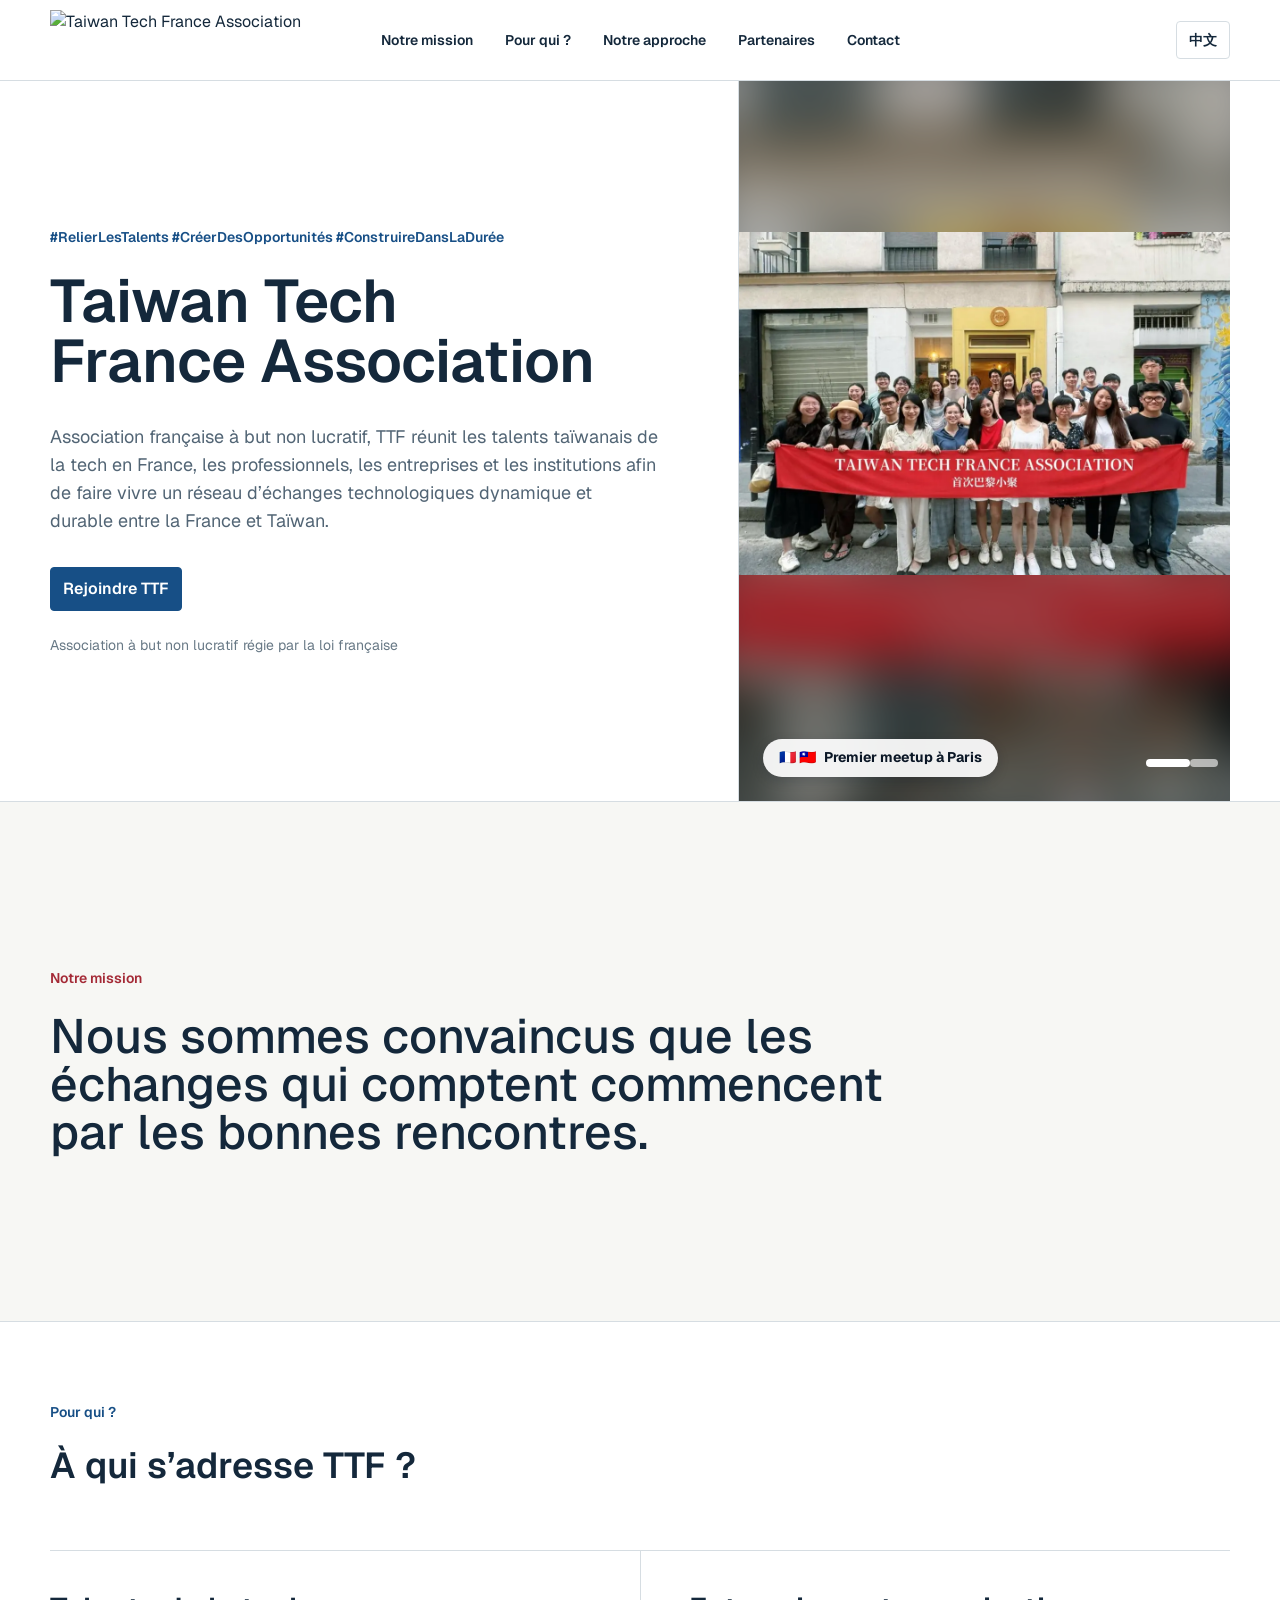
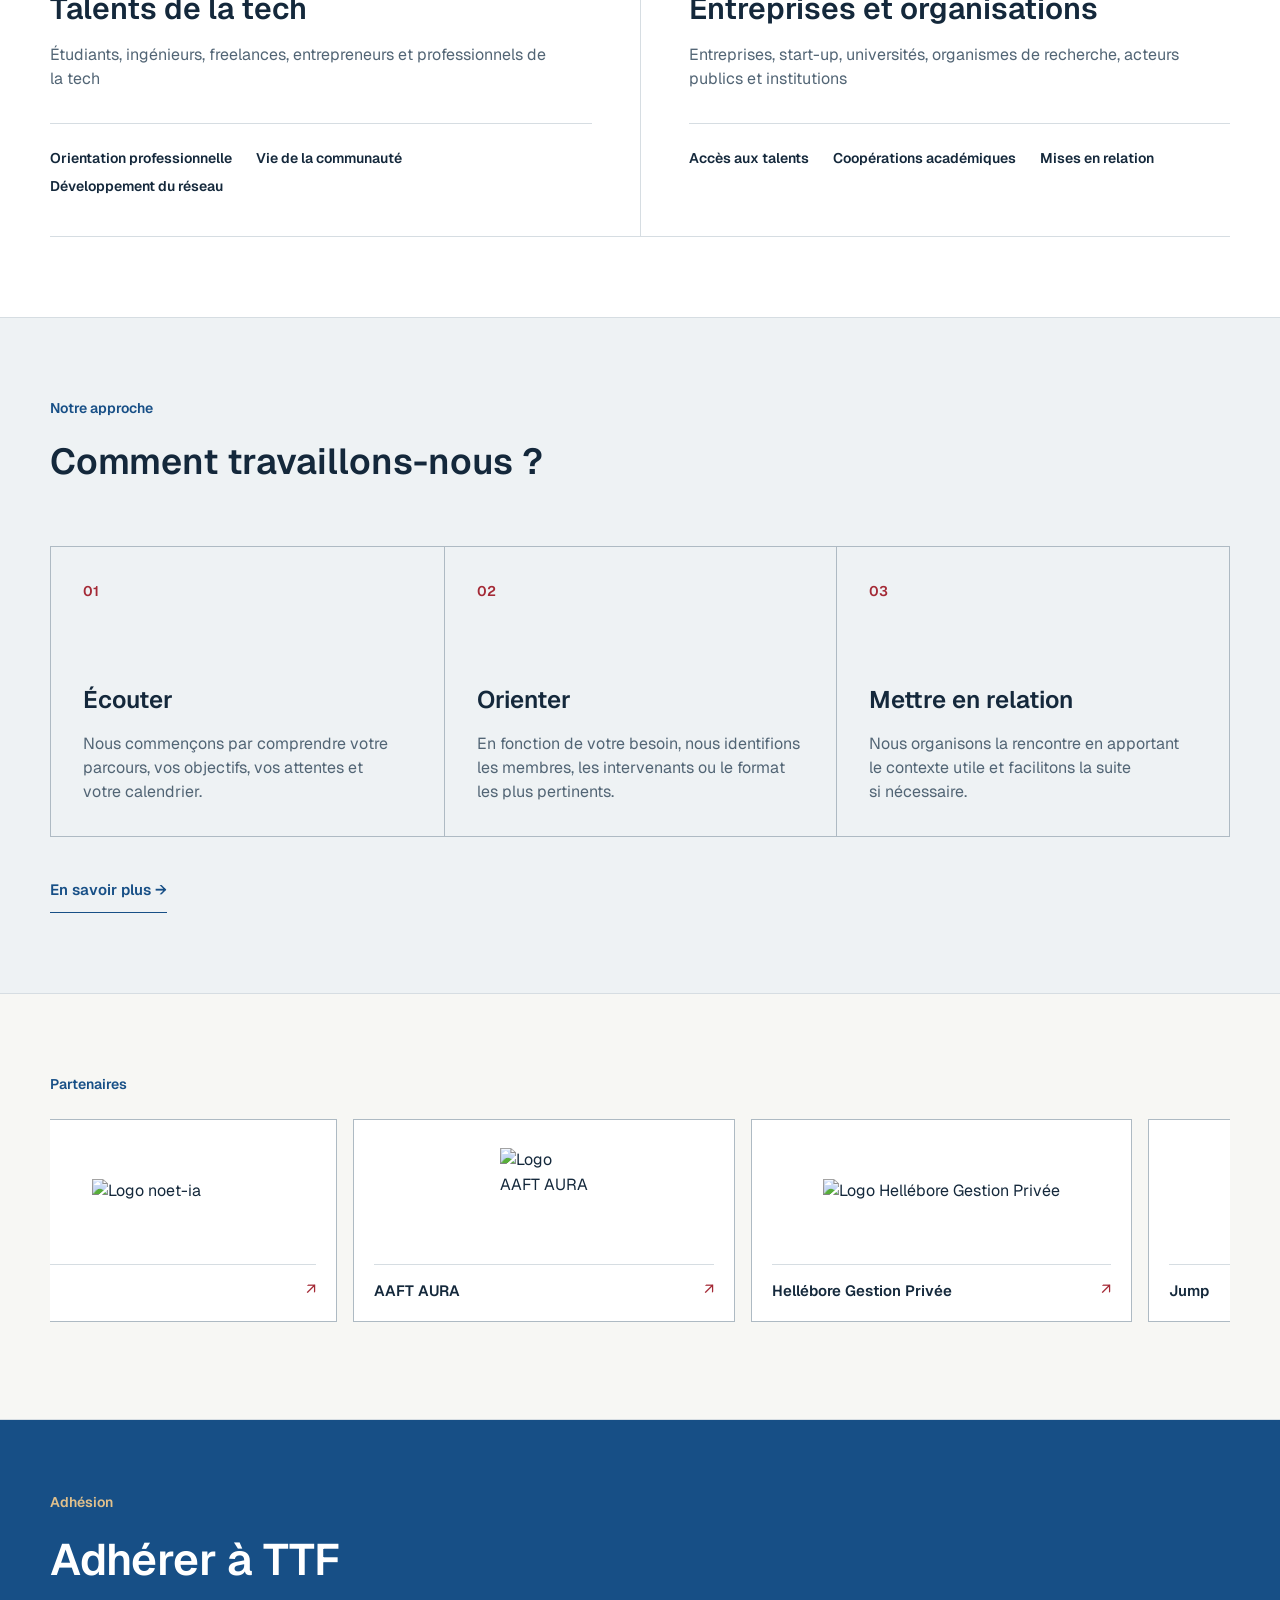
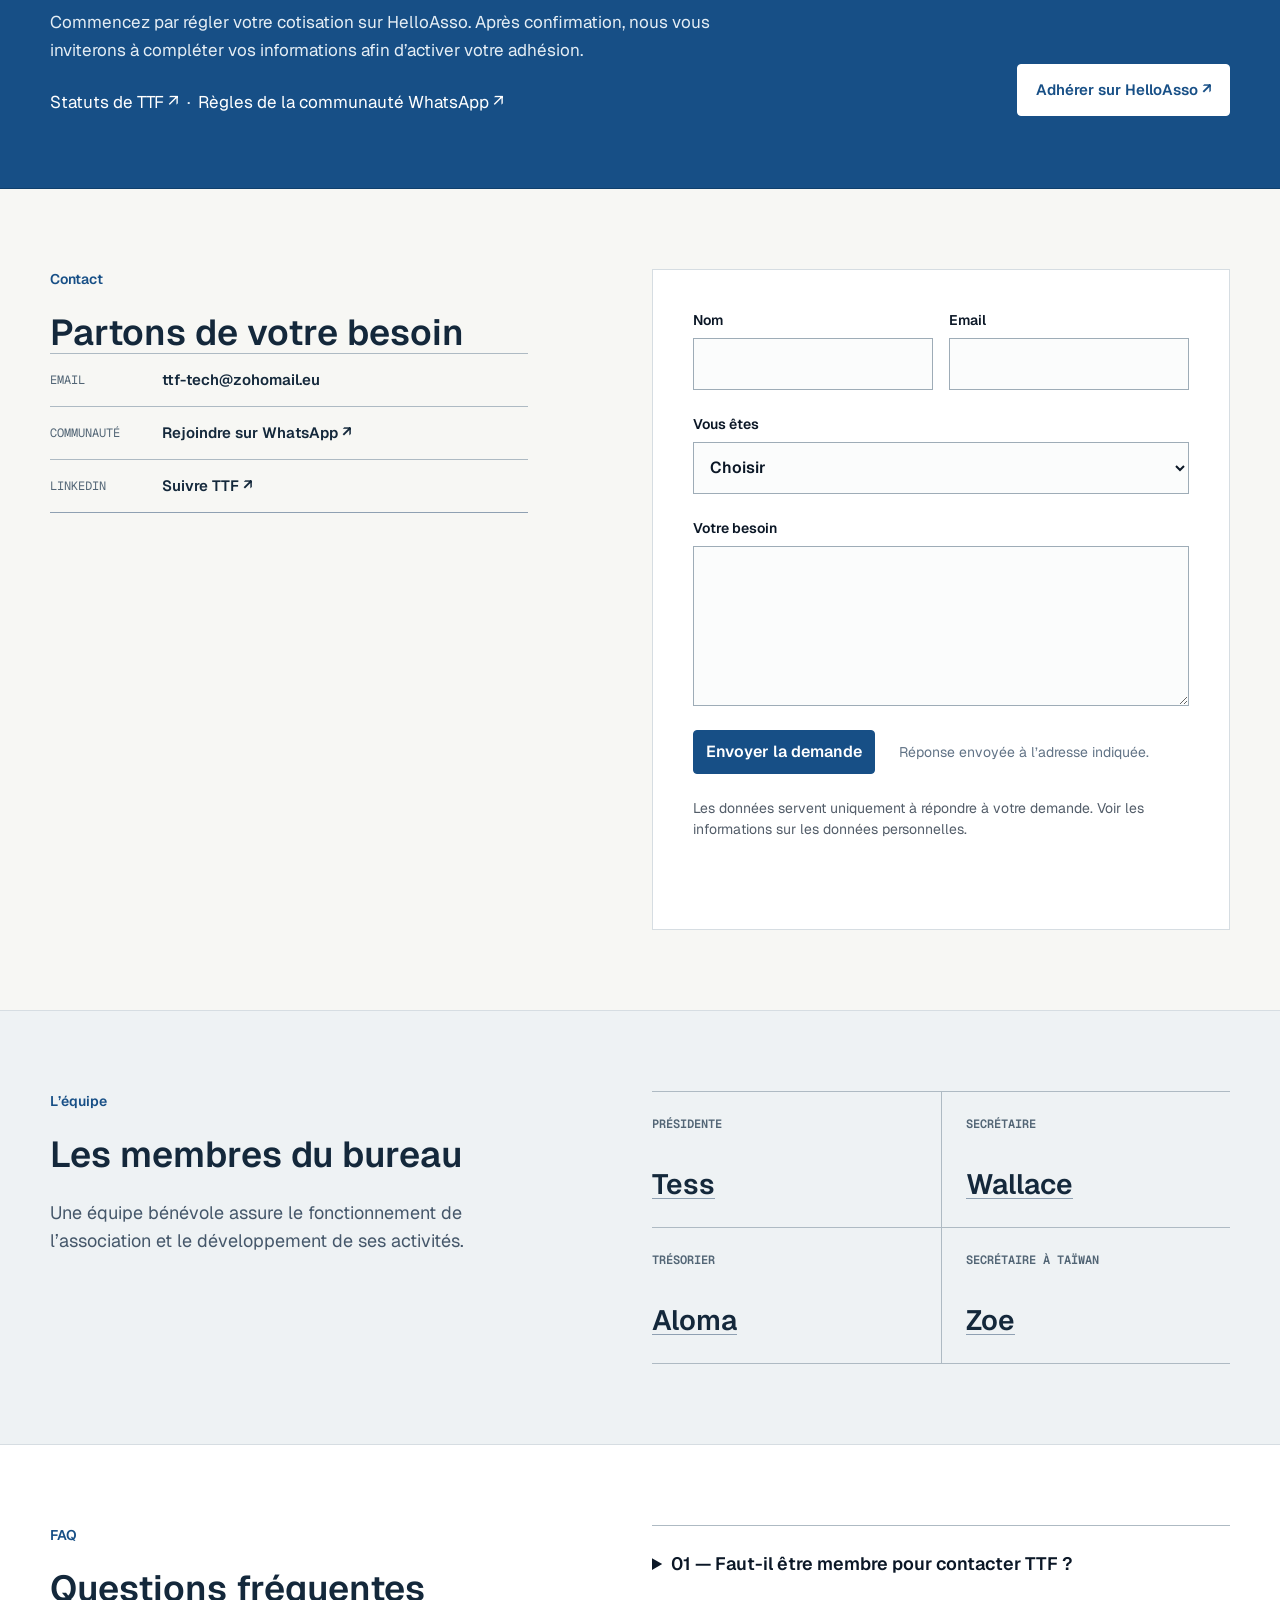
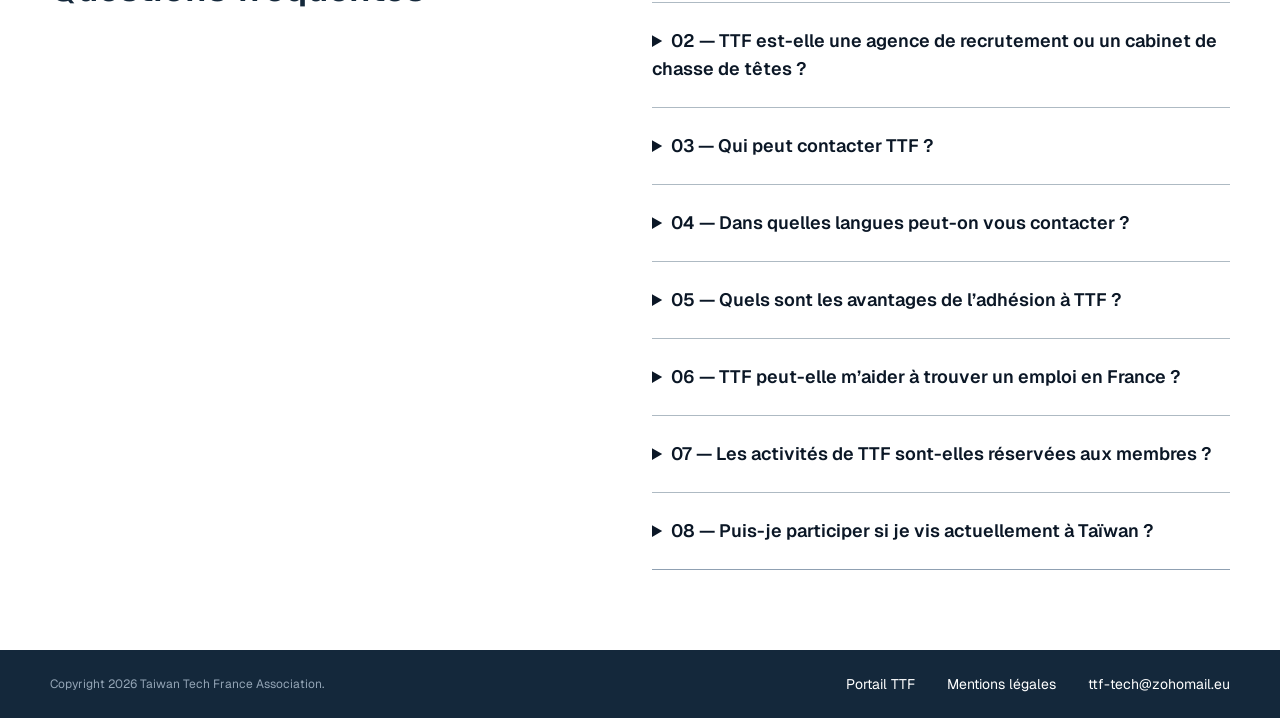
==== fr.html @ 8197eb93 "feat-enhancement-UI-partner-new" ====
<!DOCTYPE html>
<html lang="fr" data-theme="new">
  <head>
    <meta charset="UTF-8" />
    <!-- Google Analytics -->
    <script async src="https://www.googletagmanager.com/gtag/js?id=G-ZTM2QR5VPV"></script>
    <script>
      window.dataLayer = window.dataLayer || [];
      function gtag(){dataLayer.push(arguments);}
      gtag("js", new Date());
      gtag("config", "G-ZTM2QR5VPV", { content_group: "branding-site" });
    </script>
    <meta name="viewport" content="width=device-width, initial-scale=1.0" />
    <script>document.documentElement.classList.add("js");</script>
    <link rel="icon" href="assets/favicon.ico?v=20260802" type="image/x-icon" />
    <title>Taiwan Tech France Association | Relier les talents, créer des opportunités</title>
    <meta
      name="description"
      content="TTF réunit les talents taïwanais de la tech en France, les professionnels, les entreprises et les institutions au sein d’un réseau d’échanges durable entre la France et Taïwan."
    />
    <meta name="robots" content="index, follow" />
    <link rel="canonical" href="https://ttf-tech.github.io/branding-site/fr.html" />
    <meta property="og:type" content="website" />
    <meta property="og:title" content="Taiwan Tech France Association" />
    <meta property="og:description" content="Relier les talents, créer des opportunités et construire des coopérations durables." />
    <meta property="og:url" content="https://ttf-tech.github.io/branding-site/fr.html" />
    <meta property="og:locale" content="fr_FR" />
    <meta property="og:image" content="https://ttf-tech.github.io/branding-site/assets/logo-mark.png" />
    <meta name="twitter:card" content="summary_large_image" />
    <meta name="twitter:title" content="Taiwan Tech France Association" />
    <meta name="twitter:description" content="Relier les talents, créer des opportunités et construire des coopérations durables." />
    <meta name="twitter:image" content="https://ttf-tech.github.io/branding-site/assets/logo-mark.png" />
    <link rel="preconnect" href="https://fonts.googleapis.com" />
    <link rel="preconnect" href="https://fonts.gstatic.com" crossorigin />
    <link
      href="https://fonts.googleapis.com/css2?family=Geist:wght@400..600&family=Geist+Mono:wght@400..600&display=swap"
      rel="stylesheet"
    />
    <link rel="stylesheet" href="styles.css?v=20260903-6" />
  </head>
  <body>
    <a class="skip-link" href="#main-content">Aller au contenu</a>

    <header class="journal-header">
        <div class="container journal-nav-shell">
          <a class="journal-brand" href="#accueil" aria-label="Taiwan Tech France Association, accueil">
            <img src="assets/logo-en-horizontal.png" alt="Taiwan Tech France Association" />
          </a>
          <nav id="journal-nav" class="journal-nav" aria-label="Navigation principale">
            <a href="#reseau">Notre mission</a>
            <a href="#publics-accompagnes">Pour qui ?</a>
            <a href="#methode-association">Notre approche</a>
            <a href="#partenaires">Partenaires</a>
            <a href="#contact">Contact</a>
          </nav>
          <div class="journal-tools">
            <a class="journal-language" href="index.html" hreflang="zh-Hant" aria-label="Afficher le site en chinois traditionnel">中文</a>
            <button class="journal-menu-toggle" type="button" aria-expanded="false" aria-controls="journal-nav" aria-label="Ouvrir le menu">
              <span aria-hidden="true"></span><span aria-hidden="true"></span>
            </button>
          </div>
        </div>
      </header>

      <main id="main-content">
        <section id="accueil" class="journal-hero">
          <div class="container journal-hero-grid">
            <div class="journal-hero-copy journal-reveal">
              <p class="journal-kicker">#RelierLesTalents #CréerDesOpportunités #ConstruireDansLaDurée</p>
              <h1>Taiwan Tech France Association</h1>
              <p class="journal-lead">Association française à but non lucratif, TTF réunit les talents taïwanais de la tech en France, les professionnels, les entreprises et les institutions afin de faire vivre un réseau d’échanges technologiques dynamique et durable entre la France et Taïwan.</p>
              <a class="journal-primary" href="#contact">Rejoindre TTF</a>
              <p class="journal-proof">Association à but non lucratif régie par la loi française</p>
            </div>
            <div class="journal-hero-visual journal-hero-visual--photos journal-reveal" role="group" aria-roledescription="carousel" aria-label="Photos de la communauté Taiwan Tech France" data-hero-carousel>
              <div class="hero-slides">
                <figure class="hero-slide hero-slide--fit is-active" style="--hero-bg: url('assets/photos/ttf-paris-meetup.webp')">
                  <img src="assets/photos/ttf-paris-meetup.webp" alt="Membres de Taiwan Tech France réunis dans une rue de Paris, tenant la banderole du premier meetup de l’association" width="1100" height="768" fetchpriority="high" decoding="async" />
                  <figcaption class="hero-badge"><span aria-hidden="true">🇫🇷 🇹🇼</span>Premier meetup à Paris</figcaption>
                </figure>
                <figure class="hero-slide">
                  <img src="assets/photos/ttf-reception.webp" alt="Réception officielle franco-taïwanaise décorée de guirlandes aux drapeaux de la France et de Taïwan" width="1100" height="825" loading="lazy" decoding="async" />
                  <figcaption class="hero-badge"><span aria-hidden="true">🇫🇷 🇹🇼</span>Réception officielle</figcaption>
                </figure>
              </div>
              <div class="hero-dots"><button type="button" class="hero-dot is-active" aria-label="Afficher la photo 1" aria-current="true"></button><button type="button" class="hero-dot" aria-label="Afficher la photo 2" aria-current="false"></button></div>
            </div>
          </div>
        </section>

        <section id="reseau" class="journal-manifesto">
          <div class="container">
            <p class="journal-kicker">Notre mission</p>
            <h2 class="tagline-reveal">Nous sommes convaincus que les échanges qui comptent commencent par les bonnes rencontres.</h2>
          </div>
        </section>

        <section id="publics-accompagnes" class="journal-pathways">
          <div class="container">
            <div class="journal-section-heading journal-reveal">
              <p class="journal-kicker">Pour qui ?</p>
              <h2>À qui s’adresse TTF ?</h2>
            </div>
            <div class="journal-pathway-grid">
              <article class="journal-pathway journal-pathway-talent journal-reveal">
                <h3>Talents de la tech</h3>
                <p>Étudiants, ingénieurs, freelances, entrepreneurs et professionnels de la tech</p>
                <ul><li>Orientation professionnelle</li><li>Vie de la communauté</li><li>Développement du réseau</li></ul>
              </article>
              <article class="journal-pathway journal-pathway-organisation journal-reveal">
                <h3>Entreprises et organisations</h3>
                <p>Entreprises, start-up, universités, organismes de recherche, acteurs publics et institutions</p>
                <ul><li>Accès aux talents</li><li>Coopérations académiques</li><li>Mises en relation</li></ul>
              </article>
            </div>
          </div>
        </section>

        <section id="methode-association" class="journal-process">
          <div class="container">
            <div class="journal-process-title journal-reveal">
              <p class="journal-kicker">Notre approche</p>
              <h2>Comment travaillons-nous ?</h2>
            </div>
            <ol class="journal-process-list">
              <li class="journal-reveal"><span>01</span><h3>Écouter</h3><p>Nous commençons par comprendre votre parcours, vos objectifs, vos attentes et votre calendrier.</p></li>
              <li class="journal-reveal"><span>02</span><h3>Orienter</h3><p>En fonction de votre besoin, nous identifions les membres, les intervenants ou le format les plus pertinents.</p></li>
              <li class="journal-reveal"><span>03</span><h3>Mettre en relation</h3><p>Nous organisons la rencontre en apportant le contexte utile et facilitons la suite si nécessaire.</p></li>
            </ol>
            <a class="journal-process-action journal-reveal" href="#contact">En savoir plus →</a>
          </div>
        </section>

        <section id="partenaires" class="journal-partners" aria-labelledby="partners-title">
          <div class="container">
            <div class="journal-partners-heading journal-reveal">
              <p id="partners-title" class="journal-kicker">Partenaires</p>
            </div>
            <div class="journal-partners-carousel">
              <div id="partners-carousel" class="journal-partners-viewport" data-partners-carousel tabindex="0" aria-label="Liste des partenaires">
              <ul class="journal-partners-track">
                <li class="journal-partner-card">
                  <a class="journal-partner-link" href="https://noet-ia.com/" target="_blank" rel="noopener noreferrer" aria-label="Visiter le site officiel de noet-ia">
                    <span class="journal-partner-mark"><img class="journal-partner-logo" src="assets/partners/noet-logo-2.png" alt="Logo noet-ia" loading="lazy" decoding="async" /></span>
                    <span class="journal-partner-footer"><span class="journal-partner-name">noet-ia</span><span class="journal-partner-arrow" aria-hidden="true">↗</span></span>
                  </a>
                </li>
                <li class="journal-partner-card">
                  <a class="journal-partner-link" href="https://www.aaft-aura.org/" target="_blank" rel="noopener noreferrer" aria-label="Visiter le site officiel de AAFT AURA">
                    <span class="journal-partner-mark"><img class="journal-partner-logo journal-partner-logo--square" src="assets/partners/aaft-logo-light.png" alt="Logo AAFT AURA" loading="lazy" decoding="async" /></span>
                    <span class="journal-partner-footer"><span class="journal-partner-name">AAFT AURA</span><span class="journal-partner-arrow" aria-hidden="true">↗</span></span>
                  </a>
                </li>
                <li class="journal-partner-card">
                  <a class="journal-partner-link" href="https://helleboregestionprivee.fr/" target="_blank" rel="noopener noreferrer" aria-label="Visiter le site officiel de Hellébore Gestion Privée">
                    <span class="journal-partner-mark"><img class="journal-partner-logo" src="assets/partners/hellebore-logo.svg" alt="Logo Hellébore Gestion Privée" loading="lazy" decoding="async" /></span>
                    <span class="journal-partner-footer"><span class="journal-partner-name">Hellébore Gestion Privée</span><span class="journal-partner-arrow" aria-hidden="true">↗</span></span>
                  </a>
                </li>
                <li class="journal-partner-card">
                  <a class="journal-partner-link" href="https://www.join-jump.com/" target="_blank" rel="noopener noreferrer" aria-label="Visiter le site officiel de Jump">
                    <span class="journal-partner-mark"><img class="journal-partner-logo" src="assets/partners/jump-logo.svg" alt="Logo Jump" loading="lazy" decoding="async" /></span>
                    <span class="journal-partner-footer"><span class="journal-partner-name">Jump</span><span class="journal-partner-arrow" aria-hidden="true">↗</span></span>
                  </a>
                </li>
                <li class="journal-partner-card">
                  <a class="journal-partner-link" href="https://www.proxiel.com/" target="_blank" rel="noopener noreferrer" aria-label="Visiter le site officiel de Proxiel">
                    <span class="journal-partner-mark"><img class="journal-partner-logo" src="assets/partners/proxiel-logo.png" alt="Logo Proxiel" loading="lazy" decoding="async" /></span>
                    <span class="journal-partner-footer"><span class="journal-partner-name">Proxiel</span><span class="journal-partner-arrow" aria-hidden="true">↗</span></span>
                  </a>
                </li>
                <li class="journal-partner-card">
                  <a class="journal-partner-link" href="https://slasify.com/" target="_blank" rel="noopener noreferrer" aria-label="Visiter le site officiel de Slasify">
                    <span class="journal-partner-mark"><img class="journal-partner-logo" src="assets/partners/Slasify_Logo_Black.png" alt="Logo Slasify" loading="lazy" decoding="async" /></span>
                    <span class="journal-partner-footer"><span class="journal-partner-name">Slasify</span><span class="journal-partner-arrow" aria-hidden="true">↗</span></span>
                  </a>
                </li>
                <li class="journal-partner-card">
                  <a class="journal-partner-link" href="https://www.ubune.network/" target="_blank" rel="noopener noreferrer" aria-label="Visiter le site officiel de ubune network">
                    <span class="journal-partner-mark"><img class="journal-partner-logo journal-partner-logo--square" src="assets/partners/ubune-logo.svg" alt="Logo ubune network" loading="lazy" decoding="async" /></span>
                    <span class="journal-partner-footer"><span class="journal-partner-name">ubune network</span><span class="journal-partner-arrow" aria-hidden="true">↗</span></span>
                  </a>
                </li>
                <li class="journal-partner-card">
                  <a class="journal-partner-link" href="https://www.ovo-agency.com/" target="_blank" rel="noopener noreferrer" aria-label="Visiter le site officiel de OVO Agency">
                    <span class="journal-partner-mark journal-partner-mark--dark"><img class="journal-partner-logo" src="assets/partners/ovo-logo.svg" alt="Logo OVO Agency" loading="lazy" decoding="async" /></span>
                    <span class="journal-partner-footer"><span class="journal-partner-name">OVO Agency</span><span class="journal-partner-arrow" aria-hidden="true">↗</span></span>
                  </a>
                </li>
                <li class="journal-partner-card">
                  <a class="journal-partner-link" href="https://www.roc-taiwan.org/frprv/index.html" target="_blank" rel="noopener noreferrer" aria-label="Visiter le site officiel du Bureau de Représentation de Taipei en France, Bureau d'Aix-en-Provence">
                    <span class="journal-partner-mark"><img class="journal-partner-logo journal-partner-logo--square" src="assets/partners/taiwan-en-provence-logo.jpeg" alt="Logo Bureau de Représentation de Taipei en France, Bureau d'Aix-en-Provence" loading="lazy" decoding="async" /></span>
                    <span class="journal-partner-footer"><span class="journal-partner-name">Bureau de Taipei à Aix-en-Provence</span><span class="journal-partner-arrow" aria-hidden="true">↗</span></span>
                  </a>
                </li>
              </ul>
              </div>
            </div>
          </div>
        </section>

        <span class="journal-membership-marker" aria-hidden="true"></span>
        <section id="membership" class="journal-membership">
          <div class="container journal-membership-grid">
            <div class="journal-reveal journal-membership-copy">
              <p class="journal-kicker">Adhésion</p>
              <h2>Adhérer à TTF</h2>
              <p>Commencez par régler votre cotisation sur HelloAsso. Après confirmation, nous vous inviterons à compléter vos informations afin d’activer votre adhésion.</p>
              <p class="journal-membership-documents"><a href="assets/TTF%20French%20Final%20Version.pdf" target="_blank" rel="noopener" type="application/pdf">Statuts de TTF ↗</a><span aria-hidden="true">·</span><a href="assets/TTF%20Whtasapp%20French%20version.pdf" target="_blank" rel="noopener" type="application/pdf">Règles de la communauté WhatsApp ↗</a></p>
            </div>
            <a class="journal-membership-action journal-reveal" href="https://www.helloasso.com/beta/associations/taiwan-tech-france-association/adhesions/adhesion-officielle-taiwan-tech-france-association" target="_blank" rel="noopener">Adhérer sur HelloAsso ↗</a>
          </div>
        </section>

        <section id="contact" class="journal-contact">
          <div class="container journal-contact-grid">
            <div class="journal-contact-copy journal-reveal">
              <p class="journal-kicker">Contact</p>
              <h2>Partons de votre besoin</h2>
              <div class="journal-contact-channels" aria-label="Moyens de contact">
                <a href="mailto:ttf-tech@zohomail.eu"><span>Email</span><strong>ttf-tech@zohomail.eu</strong></a>
                <a href="https://chat.whatsapp.com/KHbrXiHLP9D5GdN6rgqlxy" target="_blank" rel="noopener"><span>Communauté</span><strong>Rejoindre sur WhatsApp ↗</strong></a>
                <a href="https://www.linkedin.com/company/taiwan-tech-france-association/" target="_blank" rel="noopener noreferrer"><span>LinkedIn</span><strong>Suivre TTF ↗</strong></a>
              </div>
            </div>
            <form class="journal-form" action="https://formspree.io/f/meeyyoko" method="POST">
              <input type="hidden" name="_subject" value="Nouvelle demande depuis le site TTF" />
              <input type="hidden" name="language" value="fr" />
              <div class="journal-form-row">
                <label>Nom<input type="text" name="name" autocomplete="name" required /></label>
                <label>Email<input type="email" name="email" autocomplete="email" required /></label>
              </div>
              <label>Vous êtes<select name="audience" required><option value="">Choisir</option><option value="talent">Talent</option><option value="organization">Entreprise / organisation</option><option value="other">Autre</option></select></label>
              <label>Votre besoin<textarea name="message" rows="5" required></textarea></label>
              <div class="journal-form-actions"><button class="journal-primary" type="submit" data-idle-label="Envoyer la demande" data-sending-label="Envoi en cours…">Envoyer la demande</button><p>Réponse envoyée à l’adresse indiquée.</p></div>
              <p class="form-note">Les données servent uniquement à répondre à votre demande. <a href="mentions-legales.html#donnees">Voir les informations sur les données personnelles.</a></p>
              <p class="form-feedback" role="status" aria-live="polite" aria-atomic="true"></p>
            </form>
          </div>
        </section>

        <section class="journal-bureau">
          <div class="container journal-bureau-grid">
            <div class="journal-section-heading journal-reveal">
              <p class="journal-kicker">L’équipe</p>
              <h2>Les membres du bureau</h2>
              <p>Une équipe bénévole assure le fonctionnement de l’association et le développement de ses activités.</p>
            </div>
            <dl class="journal-bureau-list journal-reveal">
              <div><dt>Présidente</dt><dd><a href="https://www.linkedin.com/in/yating-h-a9b1a221/" target="_blank" rel="noopener noreferrer">Tess</a></dd></div>
              <div><dt>Secrétaire</dt><dd><a href="https://www.linkedin.com/in/wallace-lin-7704039b/?locale=en" target="_blank" rel="noopener noreferrer">Wallace</a></dd></div>
              <div><dt>Trésorier</dt><dd><a href="https://www.linkedin.com/in/hsucheng-huang/" target="_blank" rel="noopener noreferrer">Aloma</a></dd></div>
              <div><dt>Secrétaire à Taïwan</dt><dd><a href="https://www.linkedin.com/in/wanchi-zoe-tsai/" target="_blank" rel="noopener noreferrer">Zoe</a></dd></div>
            </dl>
          </div>
        </section>

        <section class="journal-faq">
          <div class="container journal-faq-grid">
            <div class="journal-section-heading"><p class="journal-kicker">FAQ</p><h2>Questions fréquentes</h2></div>
            <div>
              <details><summary>01 — Faut-il être membre pour contacter TTF ?</summary><p>Non. Que vous soyez membre ou non, vous pouvez nous présenter votre besoin. Nous vous aiderons à identifier la piste ou la ressource la plus adaptée.</p></details>
              <details><summary>02 — TTF est-elle une agence de recrutement ou un cabinet de chasse de têtes ?</summary><p>Non. TTF est une association à but non lucratif. Elle favorise le partage d’expérience, la circulation des ressources et les premières mises en relation afin de créer des liens professionnels pertinents entre talents et organisations.</p></details>
              <details><summary>03 — Qui peut contacter TTF ?</summary><p>Étudiants, jeunes diplômés, professionnels de la tech, entreprises, établissements d’enseignement, organismes de recherche et partenaires sont tous les bienvenus.</p></details>
              <details><summary>04 — Dans quelles langues peut-on vous contacter ?</summary><p>Vous pouvez nous écrire en français, en chinois traditionnel ou en anglais. Nous vous répondrons dans la langue la plus adaptée à la situation.</p></details>
              <details><summary>05 — Quels sont les avantages de l’adhésion à TTF ?</summary><p>Les membres peuvent participer aux activités de l’association, rencontrer des professionnels de différents secteurs et développer leur réseau en France comme à Taïwan grâce à la communauté TTF.</p></details>
              <details><summary>06 — TTF peut-elle m’aider à trouver un emploi en France ?</summary><p>TTF ne propose ni placement ni garantie d’embauche. En revanche, les retours d’expérience, les échanges au sein de la communauté et certaines mises en relation peuvent vous aider à mieux comprendre le marché du travail et l’écosystème tech en France.</p></details>
              <details><summary>07 — Les activités de TTF sont-elles réservées aux membres ?</summary><p>Cela dépend de l’événement. Certaines activités sont ouvertes à tous ; d’autres peuvent être réservées aux membres ou leur donner un accès prioritaire. Les conditions sont précisées dans chaque annonce.</p></details>
              <details><summary>08 — Puis-je participer si je vis actuellement à Taïwan ?</summary><p>Oui. TTF développe les liens professionnels entre la France et Taïwan. Vous pouvez donc nous contacter que vous soyez actuellement en France ou à Taïwan.</p></details>
            </div>
          </div>
        </section>
      </main>

      <footer class="journal-footer">
        <div class="container journal-footer-row">
          <p class="journal-copyright">Copyright <span data-current-year></span> Taiwan Tech France Association.</p>
          <nav class="journal-footer-links" aria-label="Liens de pied de page">
            <a href="https://ttf-tech.github.io/" target="_blank" rel="noopener noreferrer">Portail TTF</a>
            <a href="mentions-legales.html">Mentions légales</a>
          <a href="mailto:ttf-tech@zohomail.eu">ttf-tech@zohomail.eu</a>
          </nav>
        </div>
      </footer>
    <script src="script.js?v=20260903-6"></script>
  </body>
</html>
---- styles.css ----
:root {
  --surface: #ffffff;
  --surface-secondary: #f5f8fc;
  --surface-accent: #eef5ff;
  --surface-contrast: #050505;
  --text: #111111;
  --text-secondary: #575f6b;
  --text-on-contrast: #ffffff;
  --text-on-contrast-secondary: #b5b5b5;
  --border-subtle: #e9edf2;
  --border-default: #cfd7e3;
  --border-strong: #8f8f8f;
  --focus: #0b428f;
  --blue: #0b428f;
  --accent: #0b428f;
  --blue-soft: rgba(11, 66, 143, 0.1);
  --success: #1f7a4d;
  --danger: #b42318;
  --radius: 8px;
  --container: 1180px;
  --space-1: 0.25rem;
  --space-2: 0.5rem;
  --space-3: 0.75rem;
  --space-4: 1rem;
  --space-5: 1.25rem;
  --space-6: 1.5rem;
  --space-8: 2rem;
  --space-10: 2.5rem;
  --space-12: 3rem;
  --space-16: 4rem;
}

*,
*::before,
*::after {
  box-sizing: border-box;
}

html {
  scroll-behavior: smooth;
}

body {
  margin: 0;
  min-width: 0;
  font-family:
    "Geist",
    "Noto Sans TC",
    "Microsoft JhengHei",
    "PingFang TC",
    Arial,
    sans-serif;
  color: var(--text);
  background: var(--surface);
  line-height: 1.55;
}

a {
  color: inherit;
  text-decoration: none;
}

button,
input,
select,
textarea {
  font: inherit;
}

img {
  display: block;
  max-width: 100%;
}

.skip-link {
  position: absolute;
  left: var(--space-4);
  top: -3rem;
  z-index: 200;
  border: 1px solid var(--text);
  border-radius: var(--radius);
  background: var(--surface);
  color: var(--text);
  padding: var(--space-2) var(--space-3);
}

.skip-link:focus {
  top: var(--space-4);
}

.container {
  width: min(var(--container), calc(100% - 2rem));
  margin: 0 auto;
}

.site-header {
  position: sticky;
  top: 0;
  z-index: 100;
  background: rgba(255, 255, 255, 0.96);
  box-shadow: 0 1px 0 rgba(11, 66, 143, 0.08);
}

.masthead {
  display: grid;
  grid-template-columns: minmax(180px, 320px) 1fr auto;
  align-items: center;
  gap: var(--space-8);
  min-height: 80px;
  border-bottom: 1px solid var(--border-subtle);
}

.brand {
  display: inline-flex;
  align-items: center;
  width: max-content;
  max-width: 100%;
}

.brand-logo {
  width: min(286px, 100%);
  min-height: 60px;
  max-height: 60px;
  object-fit: contain;
  object-position: left center;
}

.brand-logo-zh {
  width: min(312px, 100%);
}

.site-nav {
  display: flex;
  grid-column: 2;
  grid-row: 1;
  justify-content: flex-end;
  align-items: center;
  gap: var(--space-1);
  color: var(--text-secondary);
  font-size: 0.875rem;
  font-weight: 500;
}

.site-nav a {
  border-radius: var(--radius);
  padding: var(--space-2) var(--space-3);
}

.site-nav a:hover,
.site-nav a:focus-visible {
  color: var(--blue);
  background: var(--blue-soft);
}

.nav-cta {
  margin-left: var(--space-2);
  border: 1px solid var(--blue);
  color: var(--blue);
}

.language-link {
  display: inline-flex;
  grid-column: 3;
  grid-row: 1;
  align-items: center;
  justify-content: center;
  gap: var(--space-1);
  min-height: 44px;
  border-left: 1px solid var(--border-default);
  padding-left: var(--space-4);
  color: var(--blue);
  font-size: 0.8125rem;
  font-weight: 600;
  white-space: nowrap;
}

.language-link:hover,
.language-link:focus-visible {
  color: var(--text);
}

.language-current {
  color: var(--text-secondary);
  font-weight: 500;
}

.language-divider {
  color: var(--border-strong);
}

.nav-toggle {
  display: none;
  justify-self: end;
  border: 1px solid var(--border-default);
  border-radius: var(--radius);
  background: var(--surface);
  color: var(--text);
  padding: var(--space-2) var(--space-3);
  font-weight: 600;
}

.nav-toggle:active,
.language-link:active {
  transform: translateY(1px);
}

.opening,
.section {
  padding: var(--space-16) 0;
}

.opening {
  border-bottom: 1px solid var(--border-subtle);
  background:
    linear-gradient(90deg, rgba(11, 66, 143, 0.045) 0 1px, transparent 1px 100%) 0 0 / 88px 88px,
    var(--surface-accent);
}

.opening-grid,
.section-grid,
.contact-grid {
  display: grid;
  grid-template-columns: repeat(12, minmax(0, 1fr));
  gap: var(--space-8);
  align-items: start;
}

.opening-statement {
  grid-column: 1 / span 7;
  position: relative;
  min-height: 25rem;
  padding-bottom: var(--space-16);
}

.opening-mark {
  position: absolute;
  right: 0;
  bottom: 0;
  width: min(20rem, 42vw);
  max-height: 20rem;
  object-fit: contain;
  object-position: left bottom;
  opacity: 0.16;
  filter: grayscale(1);
}

.opening-proof {
  grid-column: 9 / span 4;
  min-width: 0;
}

.context {
  margin: 0 0 var(--space-4);
  color: var(--text-secondary);
  font-size: 0.875rem;
}

h1,
h2,
h3 {
  margin-top: 0;
  color: var(--text);
  font-weight: 600;
  letter-spacing: 0;
}

h1 {
  max-width: 12ch;
  margin-bottom: 0;
  font-size: clamp(3.1rem, 7vw, 6.6rem);
  line-height: 0.95;
}

h2 {
  margin-bottom: 0;
  font-size: clamp(2rem, 4vw, 3.7rem);
  line-height: 1;
}

h3 {
  margin-bottom: var(--space-2);
  font-size: 1.05rem;
  line-height: 1.25;
}

p {
  margin-top: 0;
  color: var(--text-secondary);
}

.opening-proof > p,
.reading p,
.contact-grid > div > p {
  max-width: 64ch;
  font-size: 1.05rem;
}

.evidence-list {
  margin: var(--space-8) 0 0;
  border-top: 1px solid var(--border-default);
}

.evidence-list div {
  display: grid;
  grid-template-columns: 7rem 1fr;
  gap: var(--space-4);
  border-bottom: 1px solid var(--border-subtle);
  border-left: 3px solid transparent;
  padding: var(--space-4) 0;
  padding-left: var(--space-4);
}

.evidence-list div:nth-child(1) {
  border-left-color: var(--accent);
}

.evidence-list div:nth-child(2) {
  border-left-color: var(--accent);
}

.evidence-list div:nth-child(3) {
  border-left-color: var(--accent);
}

.evidence-list dt {
  color: var(--text);
  font-weight: 600;
}

.evidence-list dd {
  margin: 0;
  color: var(--text-secondary);
}

.opening-actions,
.form-actions,
.form-row {
  display: flex;
  flex-wrap: wrap;
  gap: var(--space-3);
}

.opening-actions {
  margin-top: var(--space-8);
}

.button {
  display: inline-flex;
  align-items: center;
  justify-content: center;
  min-height: 44px;
  border: 1px solid var(--text);
  border-radius: var(--radius);
  padding: var(--space-2) var(--space-4);
  font-weight: 500;
  transition:
    background-color 0.15s ease,
    color 0.15s ease,
    border-color 0.15s ease,
    transform 0.15s ease;
}

.button-primary {
  border-color: var(--accent);
  background: var(--accent);
  color: var(--surface);
}

.button-primary:hover,
.button-primary:focus-visible {
  background: #083775;
  border-color: #083775;
  transform: translateY(-1px);
}

.button-secondary {
  background: var(--surface);
  color: var(--accent);
  border-color: var(--border-default);
}

.button-secondary:hover,
.button-secondary:focus-visible {
  background: var(--blue-soft);
  border-color: rgba(11, 66, 143, 0.28);
}

.section {
  border-bottom: 1px solid var(--border-subtle);
}

.section-grid > div:first-child {
  grid-column: 1 / span 5;
}

.section-grid > .reading,
.section-grid > .method-list {
  grid-column: 7 / span 6;
}

.section-intro {
  max-width: 760px;
  margin-bottom: var(--space-10);
}

.section-contrast {
  background: var(--surface-secondary);
}

.comparison {
  display: grid;
  grid-template-columns: repeat(2, minmax(0, 1fr));
  border-top: 1px solid var(--border-default);
}

.comparison article {
  border-top: 3px solid var(--accent);
  padding: var(--space-6) var(--space-6) 0 0;
}

.comparison article + article {
  border-left: 1px solid var(--border-default);
  padding-left: var(--space-6);
}

.comparison p {
  max-width: 52ch;
}

.comparison ul,
.method-list,
.contact-checklist {
  margin: var(--space-5) 0 0;
  padding: 0;
  list-style: none;
}

.comparison li,
.contact-checklist li {
  position: relative;
  margin-top: var(--space-3);
  padding-left: var(--space-4);
  color: var(--text-secondary);
}

.comparison li::before,
.contact-checklist li::before {
  content: "";
  position: absolute;
  left: 0;
  top: 0.72em;
  width: 0.35rem;
  height: 0.35rem;
  background: var(--accent);
}

.method-list {
  border-top: 1px solid var(--border-default);
}

.method-list li {
  display: grid;
  grid-template-columns: 4rem 1fr;
  gap: var(--space-5);
  border-bottom: 1px solid var(--border-subtle);
  padding: var(--space-5) 0;
}

.method-list span {
  color: var(--accent);
  font-family: "Geist Mono", monospace;
  font-size: 0.875rem;
  font-weight: 600;
}

.method-list p {
  margin-bottom: 0;
}

.table-wrap {
  width: 100%;
  overflow-x: auto;
}

table {
  width: 100%;
  border-collapse: collapse;
  table-layout: fixed;
}

caption {
  caption-side: bottom;
  padding-top: var(--space-3);
  color: var(--text-secondary);
  font-size: 0.875rem;
  text-align: left;
}

th,
td {
  border-bottom: 1px solid var(--border-subtle);
  padding: var(--space-4) var(--space-3) var(--space-4) 0;
  text-align: left;
  vertical-align: top;
}

th {
  border-bottom-color: var(--border-default);
  color: var(--text);
  font-weight: 600;
}

td {
  color: var(--text-secondary);
}

td:first-child {
  color: var(--text);
  font-weight: 500;
}

.section-contact {
  background: var(--surface-accent);
}

.contact-grid > div:first-child {
  grid-column: 1 / span 5;
}

.join-form {
  grid-column: 7 / span 6;
  display: grid;
  width: 100%;
  gap: var(--space-4);
  min-width: 0;
  border-top: 3px solid var(--accent);
  padding-top: var(--space-6);
}

.join-form label {
  display: grid;
  flex: 1 1 220px;
  gap: var(--space-2);
  color: var(--text);
  font-weight: 500;
}

.join-form input,
.join-form select,
.join-form textarea {
  display: block;
  width: 100%;
  max-width: 100%;
  min-width: 0;
  border: 1px solid var(--border-default);
  border-radius: var(--radius);
  background: var(--surface);
  color: var(--text);
  font-size: 1rem;
  padding: 0.78rem 0.85rem;
}

.join-form input,
.join-form select {
  min-height: 44px;
}

.join-form textarea {
  min-height: 8.5rem;
  resize: vertical;
}

.form-honeypot {
  position: absolute;
  left: -10000px;
  width: 1px;
  height: 1px;
  overflow: hidden;
}

.join-form input:focus-visible,
.join-form select:focus-visible,
.join-form textarea:focus-visible,
.nav-toggle:focus-visible,
.site-nav a:focus-visible,
.language-link:focus-visible,
.footer-links a:focus-visible,
.footer-contact:focus-visible,
.button:focus-visible {
  border-color: var(--blue);
  outline: 3px solid rgba(11, 66, 143, 0.22);
  outline-offset: 3px;
}

.form-note,
.form-feedback {
  margin: 0;
  color: var(--text-secondary);
  font-size: 0.875rem;
}

.form-feedback {
  min-height: 1.5rem;
  font-weight: 600;
}

.form-feedback:empty {
  visibility: hidden;
}

.form-feedback.is-success {
  color: var(--success);
}

.form-feedback.is-error {
  color: var(--danger);
}

.join-form .button:disabled {
  cursor: wait;
  opacity: 0.68;
  transform: none;
}

.site-footer {
  padding: var(--space-10) 0 var(--space-6);
  background: var(--surface);
  border-top: 4px solid var(--accent);
}

.footer-shell {
  display: grid;
  grid-template-columns: minmax(220px, 0.75fr) minmax(0, 1.25fr);
  align-items: start;
  gap: var(--space-12);
}

.footer-brand {
  display: inline-flex;
  width: max-content;
  max-width: 100%;
}

.footer-logo {
  width: min(260px, 54vw);
  min-height: 60px;
  max-height: 64px;
  object-fit: contain;
  object-position: left center;
}

.footer-nav {
  display: grid;
  grid-template-columns: minmax(260px, 1.2fr) minmax(220px, 0.8fr);
  gap: var(--space-8);
  width: 100%;
}

.footer-group {
  min-width: 0;
}

.footer-heading {
  margin: 0 0 var(--space-2);
  color: var(--text);
  font-size: 0.8125rem;
  font-weight: 600;
}

.footer-links {
  display: grid;
  margin: 0;
  padding: 0;
  list-style: none;
  color: var(--text-secondary);
  font-size: 0.875rem;
}

.footer-links li {
  border-top: 1px solid var(--border-subtle);
}

.footer-links li:last-child {
  border-bottom: 1px solid var(--border-subtle);
}

.footer-links a,
.footer-contact {
  display: flex;
  align-items: center;
  min-height: 44px;
  padding: var(--space-2) 0;
  color: var(--text-secondary);
  overflow-wrap: anywhere;
}

.footer-contact {
  border-top: 1px solid var(--border-subtle);
  border-bottom: 1px solid var(--border-subtle);
  font-size: 0.875rem;
}

.footer-links a:hover,
.footer-links a:focus-visible,
.footer-contact:hover,
.footer-contact:focus-visible {
  color: var(--text);
}

.footer-bottom {
  width: min(var(--container), calc(100% - 2rem));
  margin: var(--space-8) auto 0;
  border-top: 1px solid var(--border-subtle);
  padding-top: var(--space-4);
  color: var(--text-secondary);
  font-size: 0.875rem;
}

.legal-main {
  padding: var(--space-16) 0;
  border-bottom: 1px solid var(--border-subtle);
}

.legal-card {
  max-width: 880px;
  margin: 0 auto;
}

.legal-card h1 {
  max-width: none;
  margin-bottom: var(--space-8);
  font-size: clamp(2.6rem, 7vw, 5.5rem);
}

.legal-card section {
  border-top: 1px solid var(--border-default);
  padding-top: var(--space-6);
}

.legal-card section + section {
  margin-top: var(--space-8);
}

@media (max-width: 1080px) {
  .masthead {
    grid-template-columns: minmax(150px, 260px) 1fr auto;
    gap: var(--space-4);
  }

  .brand-logo,
  .brand-logo-zh {
    width: min(240px, 100%);
  }

  .site-nav {
    font-size: 0.82rem;
  }

  .site-nav a {
    padding-inline: var(--space-2);
  }
}

@media (max-width: 900px) {
  .masthead {
    grid-template-columns: minmax(0, 1fr) auto auto;
    gap: var(--space-2);
    min-height: 80px;
  }

  .brand-logo,
  .brand-logo-zh {
    width: min(220px, 50vw);
    min-height: 60px;
    max-height: 60px;
  }

  .nav-toggle {
    display: inline-flex;
    grid-column: 3;
    grid-row: 1;
  }

  .language-link {
    grid-column: 2;
    grid-row: 1;
    min-width: 62px;
    border-left: 0;
    padding: var(--space-2);
  }

  .site-nav {
    position: absolute;
    top: 80px;
    left: 1rem;
    right: 1rem;
    display: none;
    flex-direction: column;
    align-items: stretch;
    gap: var(--space-1);
    border: 1px solid var(--border-default);
    border-radius: var(--radius);
    background: var(--surface);
    padding: var(--space-3);
  }

  .site-nav.is-open {
    display: flex;
  }

  .site-nav a {
    padding: var(--space-3);
  }

  .nav-cta {
    margin-left: 0;
  }

  .opening-grid,
  .section-grid,
  .contact-grid {
    grid-template-columns: 1fr;
  }

  .opening-statement,
  .opening-proof,
  .section-grid > div:first-child,
  .section-grid > .reading,
  .section-grid > .method-list,
  .contact-grid > div:first-child,
  .join-form {
    grid-column: auto;
  }

  .opening-statement {
    min-height: 0;
    padding-bottom: 0;
  }

  .opening-mark {
    position: static;
    width: min(12rem, 46vw);
    margin-top: var(--space-8);
  }

  h1 {
    max-width: 13ch;
  }

  .comparison {
    grid-template-columns: 1fr;
  }

  .comparison article {
    padding-right: 0;
  }

  .comparison article + article {
    border-left: 0;
    border-top: 1px solid var(--border-default);
    margin-top: var(--space-6);
    padding-left: 0;
    padding-top: var(--space-6);
  }

  .footer-shell {
    grid-template-columns: 1fr;
    gap: var(--space-8);
  }

  .footer-nav {
    grid-template-columns: repeat(2, minmax(0, 1fr));
  }
}

@media (max-width: 640px) {
  .opening,
  .section {
    padding: var(--space-12) 0;
  }

  .container {
    width: min(var(--container), calc(100% - 1.25rem));
  }

  h1 {
    max-width: none;
    font-size: clamp(2.8rem, 14vw, 4.5rem);
  }

  h2 {
    font-size: clamp(2rem, 10vw, 3rem);
  }

  .evidence-list div,
  .method-list li {
    grid-template-columns: 1fr;
    gap: var(--space-2);
  }

  .form-row,
  .form-actions {
    flex-direction: column;
    align-items: stretch;
  }

  .join-form {
    gap: var(--space-3);
  }

  .join-form label {
    flex: 0 1 auto;
  }

  .footer-nav {
    grid-template-columns: 1fr;
    gap: var(--space-6);
  }

  .footer-logo {
    width: min(240px, 100%);
  }

  .button,
  .opening-actions a,
  .form-actions .button {
    width: 100%;
  }

  th,
  td {
    min-width: 12rem;
  }
}

@media (max-width: 340px) {
  .language-link {
    min-width: 44px;
  }

  .language-current,
  .language-divider {
    display: none;
  }
}

@media (prefers-reduced-motion: reduce) {
  html {
    scroll-behavior: auto;
  }

  .button {
    transition: none;
  }
}

/* Current journal experience. */

html[data-theme="new"] body {
  background: #f8fafc;
  color: #0b1726;
}

html[data-theme="new"] .journal-header {
  position: sticky;
  top: 0;
  z-index: 110;
  border-bottom: 1px solid #cdd7e2;
  background: rgba(255, 255, 255, 0.96);
}

html[data-theme="new"] .journal-nav-shell {
  display: grid;
  grid-template-columns: minmax(220px, 1fr) auto minmax(120px, 1fr);
  align-items: center;
  min-height: 80px;
  gap: 32px;
}

html[data-theme="new"] .journal-brand {
  justify-self: start;
  display: flex;
  align-items: center;
  min-width: 0;
}

html[data-theme="new"] .journal-brand img {
  display: block;
  width: auto;
  height: 60px;
  object-fit: contain;
}

html[data-theme="new"] .journal-nav {
  display: flex;
  align-items: center;
  gap: 32px;
}

html[data-theme="new"] .journal-nav a,
html[data-theme="new"] .journal-language {
  color: #0b1726;
  font-size: 0.875rem;
  line-height: 1.25rem;
  font-weight: 600;
  text-decoration: none;
  transition:
    color 700ms var(--motion-ease),
    transform 700ms var(--motion-ease);
}

html[data-theme="new"] .journal-nav a:hover,
html[data-theme="new"] .journal-language:hover {
  color: #0b428f;
  transform: translateY(-2px);
}

html[data-theme="new"] .journal-nav a:active,
html[data-theme="new"] .journal-language:active {
  transform: translateY(1px);
}

html[data-theme="new"] .journal-tools {
  justify-self: end;
  display: flex;
  align-items: center;
  gap: 16px;
}

html[data-theme="new"] .journal-language {
  min-width: 40px;
  padding: 8px 12px;
  border: 1px solid #cdd7e2;
  border-radius: 4px;
  text-align: center;
}

html[data-theme="new"] .journal-menu-toggle {
  display: none;
}

html[data-theme="new"] .journal-hero {
  position: relative;
  overflow: hidden;
  min-height: calc(100svh - 124px);
  border-bottom: 1px solid #0b1726;
  background: #f8fafc;
}

html[data-theme="new"] .journal-hero-grid {
  display: grid;
  grid-template-columns: repeat(12, minmax(0, 1fr));
  min-height: calc(100svh - 124px);
}

html[data-theme="new"] .journal-hero-copy {
  grid-column: 1 / span 7;
  align-self: center;
  padding: 80px 64px 80px 0;
}

html[data-theme="new"] .journal-kicker {
  margin: 0 0 24px;
  color: #0b428f;
  font-size: 0.875rem;
  line-height: 1.25rem;
  font-weight: 600;
}

html[data-theme="new"] .journal-hero h1 {
  max-width: 680px;
  margin: 0;
  background: linear-gradient(90deg, #000000, #666666);
  background-clip: text;
  color: transparent;
  font-size: 4.5rem;
  line-height: 1;
  font-weight: 600;
  text-wrap: balance;
}

html[data-theme="new"] .journal-lead {
  max-width: 620px;
  margin: 32px 0 0;
  color: #45576a;
  font-size: 1.25rem;
  line-height: 1.75rem;
  text-wrap: pretty;
}

html[data-theme="new"] .journal-primary {
  display: inline-flex;
  align-items: center;
  justify-content: center;
  min-height: 44px;
  margin-top: 32px;
  border: 1px solid #0b428f;
  border-radius: 4px;
  background: #0b428f;
  color: #ffffff;
  padding: 8px 12px;
  font: inherit;
  font-size: 1rem;
  line-height: 1.5rem;
  font-weight: 600;
  text-decoration: none;
  cursor: pointer;
  transition:
    background-color 700ms var(--motion-ease),
    border-color 700ms var(--motion-ease),
    transform 700ms var(--motion-ease);
}

html[data-theme="new"] .journal-primary:hover {
  border-color: #0b1726;
  background: #0b1726;
  transform: translateY(-2px);
}

html[data-theme="new"] .journal-primary:active {
  transform: scale(0.98);
}

html[data-theme="new"] .journal-primary:disabled {
  border-color: #8290a0;
  background: #8290a0;
  cursor: wait;
}

html[data-theme="new"] .journal-proof {
  max-width: 480px;
  margin: 24px 0 0;
  color: #617386;
  font-size: 0.875rem;
  line-height: 1.25rem;
}

html[data-theme="new"] .journal-hero-visual {
  grid-column: 8 / span 5;
  display: grid;
  grid-template-rows: auto 1fr auto;
  min-height: 100%;
  border-left: 1px solid #0b1726;
  background: #0b428f;
}

html[data-theme="new"] .journal-axis,
html[data-theme="new"] .journal-index {
  display: flex;
  align-items: center;
  justify-content: space-between;
  color: #ffffff;
  padding: 24px 32px;
  font-size: 0.75rem;
  line-height: 1rem;
  font-weight: 600;
}

html[data-theme="new"] .journal-axis {
  border-bottom: 1px solid rgba(255, 255, 255, 0.4);
}

html[data-theme="new"] .journal-symbol {
  display: grid;
  place-items: center;
  margin: 48px 32px;
  background: #ffffff;
  padding: 32px;
  transform: translateX(-48px);
}

html[data-theme="new"] .journal-symbol img {
  display: block;
  width: min(100%, 360px);
  height: auto;
  object-fit: contain;
}

html[data-theme="new"] .journal-index {
  gap: 16px;
  border-top: 1px solid rgba(255, 255, 255, 0.4);
  background: #b51f31;
}

html[data-theme="new"] .journal-manifesto {
  min-height: 720px;
  display: flex;
  align-items: center;
  background: #111111;
  color: #ffffff;
  padding: 96px 0;
}

html[data-theme="new"] .journal-manifesto .journal-kicker {
  color: #d5b174;
}

html[data-theme="new"] .journal-manifesto h2 {
  max-width: 980px;
  margin: 0;
  font-size: 3.75rem;
  line-height: 1;
  font-weight: 500;
  text-wrap: balance;
}

html[data-theme="new"] .journal-manifesto .tagline-word {
  color: rgba(255, 255, 255, 0.3);
  transition: color 800ms var(--motion-ease);
  transition-delay: calc(var(--word-index) * 45ms);
}

html[data-theme="new"] .journal-manifesto .tagline-word.is-active {
  color: #ffffff;
}

html[data-theme="new"] .journal-pathways,
html[data-theme="new"] .journal-fieldwork,
html[data-theme="new"] .journal-process,
html[data-theme="new"] .journal-resources,
html[data-theme="new"] .journal-contact,
html[data-theme="new"] .journal-faq {
  padding: 96px 0;
}

html[data-theme="new"] .journal-section-heading {
  max-width: 680px;
}

html[data-theme="new"] .journal-section-heading h2,
html[data-theme="new"] .journal-process-title h2,
html[data-theme="new"] .journal-contact-copy h2 {
  margin: 0;
  color: #0b1726;
  font-size: 3rem;
  line-height: 1;
  font-weight: 600;
  text-wrap: balance;
}

html[data-theme="new"] .journal-section-heading > p:last-child {
  margin: 24px 0 0;
  color: #45576a;
  font-size: 1.125rem;
  line-height: 1.75rem;
}

html[data-theme="new"] .journal-pathways {
  background: #ffffff;
}

html[data-theme="new"] .journal-pathway-grid {
  display: grid;
  grid-template-columns: 5fr 7fr;
  align-items: end;
  gap: 0;
  margin-top: 64px;
}

html[data-theme="new"] .journal-pathway {
  min-height: 400px;
  display: flex;
  flex-direction: column;
  justify-content: space-between;
  padding: 40px;
}

html[data-theme="new"] .journal-pathway-talent {
  background: #b51f31;
  color: #ffffff;
}

html[data-theme="new"] .journal-pathway-organisation {
  min-height: 480px;
  background: #e9f0f7;
  color: #0b1726;
}

html[data-theme="new"] .journal-pathway-label {
  margin: 0 0 48px;
  color: inherit;
  font-size: 0.875rem;
  line-height: 1.25rem;
  font-weight: 600;
}

html[data-theme="new"] .journal-pathway h3 {
  max-width: 520px;
  margin: auto 0 24px;
  font-size: 2.25rem;
  line-height: 2.5rem;
  font-weight: 600;
  color: inherit;
}

html[data-theme="new"] .journal-pathway > p:not(.journal-pathway-label) {
  max-width: 520px;
  margin: 0;
  font-size: 1.125rem;
  line-height: 1.75rem;
  color: inherit;
}

html[data-theme="new"] .journal-pathway ul {
  display: flex;
  flex-wrap: wrap;
  gap: 8px 24px;
  margin: 40px 0 0;
  padding: 24px 0 0;
  border-top: 1px solid currentColor;
  list-style: none;
}

html[data-theme="new"] .journal-pathway li {
  font-size: 0.875rem;
  line-height: 1.25rem;
  font-weight: 600;
}

html[data-theme="new"] .journal-fieldwork {
  background: #eef3f7;
}

html[data-theme="new"] .journal-fieldwork-grid {
  display: grid;
  grid-template-columns: repeat(12, minmax(0, 1fr));
  gap: 24px;
}

html[data-theme="new"] .journal-fieldwork .journal-section-heading {
  grid-column: 1 / span 4;
}

html[data-theme="new"] .journal-services {
  grid-column: 6 / span 7;
}

html[data-theme="new"] .journal-service {
  display: grid;
  grid-template-columns: 64px 1fr;
  gap: 24px;
  padding: 32px 0;
  border-top: 1px solid #8fa0b2;
}

html[data-theme="new"] .journal-service:last-child {
  border-bottom: 1px solid #8fa0b2;
}

html[data-theme="new"] .journal-service > span {
  color: #b51f31;
  font-size: 1.875rem;
  line-height: 2.25rem;
  font-weight: 600;
}

html[data-theme="new"] .journal-service h3 {
  margin: 0;
  font-size: 1.5rem;
  line-height: 2rem;
}

html[data-theme="new"] .journal-service p {
  max-width: 560px;
  margin: 12px 0 0;
  color: #45576a;
  font-size: 1rem;
  line-height: 1.5rem;
}

html[data-theme="new"] .journal-process {
  background: #0b428f;
  color: #ffffff;
}

html[data-theme="new"] .journal-process-title {
  max-width: 680px;
}

html[data-theme="new"] .journal-process .journal-kicker {
  color: #d5b174;
}

html[data-theme="new"] .journal-process-title h2 {
  color: #ffffff;
}

html[data-theme="new"] .journal-process-list {
  display: grid;
  grid-template-columns: repeat(3, minmax(0, 1fr));
  gap: 0;
  margin: 64px 0 0;
  padding: 0;
  border: 1px solid rgba(255, 255, 255, 0.5);
  list-style: none;
}

html[data-theme="new"] .journal-process-list li {
  min-height: 280px;
  padding: 32px;
}

html[data-theme="new"] .journal-process-list li + li {
  border-left: 1px solid rgba(255, 255, 255, 0.5);
}

html[data-theme="new"] .journal-process-list span {
  color: #d5b174;
  font-size: 0.875rem;
  line-height: 1.25rem;
  font-weight: 600;
}

html[data-theme="new"] .journal-process-list h3 {
  margin: 80px 0 16px;
  color: #ffffff;
  font-size: 1.5rem;
  line-height: 2rem;
}

html[data-theme="new"] .journal-process-list p {
  margin: 0;
  color: #dce8f5;
  font-size: 1rem;
  line-height: 1.5rem;
}

html[data-theme="new"] .journal-resources {
  background: #ffffff;
}

html[data-theme="new"] .journal-resources-grid,
html[data-theme="new"] .journal-contact-grid,
html[data-theme="new"] .journal-faq-grid {
  display: grid;
  grid-template-columns: repeat(12, minmax(0, 1fr));
  gap: 24px;
}

html[data-theme="new"] .journal-resources .journal-section-heading,
html[data-theme="new"] .journal-contact-copy,
html[data-theme="new"] .journal-faq .journal-section-heading {
  grid-column: 1 / span 5;
}

html[data-theme="new"] .journal-document-list,
html[data-theme="new"] .journal-form,
html[data-theme="new"] .journal-faq-grid > div:last-child {
  grid-column: 7 / span 6;
}

html[data-theme="new"] .journal-document-list a {
  display: flex;
  justify-content: space-between;
  align-items: center;
  gap: 24px;
  min-height: 96px;
  padding: 24px 0;
  border-top: 1px solid #8fa0b2;
  color: #0b1726;
  font-size: 1.25rem;
  line-height: 1.75rem;
  text-decoration: none;
  transition:
    color 700ms var(--motion-ease),
    padding 700ms var(--motion-ease);
}

html[data-theme="new"] .journal-document-list a:last-child {
  border-bottom: 1px solid #8fa0b2;
}

html[data-theme="new"] .journal-document-list a:hover {
  color: #0b428f;
  padding-left: 12px;
}

html[data-theme="new"] .journal-document-list strong {
  color: #b51f31;
  font-size: 0.875rem;
  line-height: 1.25rem;
}

html[data-theme="new"] .journal-contact {
  background: #f2e8e9;
}

html[data-theme="new"] .journal-contact-copy {
  align-self: start;
  position: sticky;
  top: 148px;
}

html[data-theme="new"] .journal-contact-copy > p:not(.journal-kicker) {
  max-width: 480px;
  margin: 24px 0 32px;
  color: #45576a;
  font-size: 1.125rem;
  line-height: 1.75rem;
}

html[data-theme="new"] .journal-contact-channels {
  display: grid;
  max-width: 480px;
}

html[data-theme="new"] .journal-contact-channels a {
  display: grid;
  grid-template-columns: 96px minmax(0, 1fr);
  gap: 16px;
  border-top: 1px solid #8fa0b2;
  padding: 16px 0;
  color: #0b1726;
  text-decoration: none;
  transition: color 240ms ease, padding-left 240ms ease;
}

html[data-theme="new"] .journal-contact-channels a:last-child {
  border-bottom: 1px solid #8fa0b2;
}

html[data-theme="new"] .journal-contact-channels a:hover {
  color: #0b428f;
  padding-left: 6px;
}

html[data-theme="new"] .journal-contact-channels span {
  color: #45576a;
  font-family: "Geist Mono", monospace;
  font-size: 0.75rem;
  line-height: 1.25rem;
  text-transform: uppercase;
}

html[data-theme="new"] .journal-contact-channels strong {
  min-width: 0;
  overflow-wrap: anywhere;
  font-size: 0.9375rem;
  line-height: 1.25rem;
  font-weight: 600;
}

html[data-theme="new"] .journal-form {
  display: grid;
  gap: 24px;
  border: 1px solid #a89799;
  background: #ffffff;
  padding: 40px;
}

html[data-theme="new"] .journal-form-row {
  display: grid;
  grid-template-columns: repeat(2, minmax(0, 1fr));
  gap: 16px;
}

html[data-theme="new"] .journal-form label {
  display: grid;
  gap: 8px;
  min-width: 0;
  color: #0b1726;
  font-size: 0.875rem;
  line-height: 1.25rem;
  font-weight: 600;
}

html[data-theme="new"] .journal-form input,
html[data-theme="new"] .journal-form select,
html[data-theme="new"] .journal-form textarea {
  width: 100%;
  min-width: 0;
  min-height: 52px;
  border: 1px solid #8fa0b2;
  border-radius: 0;
  background: #f8fafc;
  color: #0b1726;
  padding: 12px;
  font: inherit;
  font-size: 1rem;
  line-height: 1.5rem;
  transition:
    border-color 700ms var(--motion-ease),
    background-color 700ms var(--motion-ease),
    box-shadow 700ms var(--motion-ease);
}

html[data-theme="new"] .journal-form textarea {
  min-height: 160px;
  resize: vertical;
}

html[data-theme="new"] .journal-form input:hover,
html[data-theme="new"] .journal-form select:hover,
html[data-theme="new"] .journal-form textarea:hover {
  border-color: #0b428f;
  background: #ffffff;
}

html[data-theme="new"] .journal-form input:focus-visible,
html[data-theme="new"] .journal-form select:focus-visible,
html[data-theme="new"] .journal-form textarea:focus-visible {
  border-color: #0b428f;
  outline: 3px solid rgba(11, 66, 143, 0.25);
  outline-offset: 2px;
}

html[data-theme="new"] .journal-form-actions {
  display: flex;
  align-items: center;
  gap: 24px;
}

html[data-theme="new"] .journal-form-actions .journal-primary {
  margin-top: 0;
}

html[data-theme="new"] .journal-form-actions p {
  margin: 0;
  color: #617386;
  font-size: 0.875rem;
  line-height: 1.25rem;
}

html[data-theme="new"] .journal-faq {
  background: #ffffff;
}

html[data-theme="new"] .journal-faq details {
  border-top: 1px solid #8fa0b2;
  padding: 24px 0;
}

html[data-theme="new"] .journal-faq details:last-child {
  border-bottom: 1px solid #8fa0b2;
}

html[data-theme="new"] .journal-faq summary {
  color: #0b1726;
  font-size: 1.125rem;
  line-height: 1.75rem;
  font-weight: 600;
  cursor: pointer;
}

html[data-theme="new"] .journal-faq details p {
  max-width: 560px;
  margin: 16px 0 0;
  color: #45576a;
  font-size: 1rem;
  line-height: 1.5rem;
}

html[data-theme="new"] .journal-footer {
  background: #0b1726;
  color: #ffffff;
  padding: 64px 0 24px;
}

html[data-theme="new"] .journal-footer-grid {
  display: grid;
  grid-template-columns: 4fr 5fr 3fr;
  align-items: start;
  gap: 48px;
}

html[data-theme="new"] .journal-footer-grid img {
  display: block;
  width: auto;
  height: 60px;
  object-fit: contain;
  background: #ffffff;
  padding: 4px 8px;
}

html[data-theme="new"] .journal-footer-brand {
  justify-self: start;
  display: grid;
  gap: 8px;
  max-width: 280px;
  color: #ffffff;
  text-decoration: none;
}

html[data-theme="new"] .journal-footer-brand strong {
  color: #ffffff;
  font-size: 2.25rem;
  line-height: 2.5rem;
  font-weight: 600;
}

html[data-theme="new"] .journal-footer-brand span {
  color: #c7d3df;
  font-size: 0.875rem;
  line-height: 1.25rem;
  font-weight: 600;
}

html[data-theme="new"] .journal-footer-brand:hover span {
  color: #ffffff;
}

html[data-theme="new"] .journal-footer-grid p {
  max-width: 420px;
  margin: 0;
  color: #c7d3df;
  font-size: 1rem;
  line-height: 1.5rem;
}

html[data-theme="new"] .journal-footer-grid > div {
  display: grid;
  justify-items: end;
  gap: 12px;
}

html[data-theme="new"] .journal-footer a {
  color: #ffffff;
  font-size: 0.875rem;
  line-height: 1.25rem;
}

html[data-theme="new"] .journal-copyright {
  width: min(var(--container), calc(100% - 48px));
  margin: 48px auto 0;
  border-top: 1px solid #405164;
  padding-top: 24px;
  color: #93a4b5;
  font-size: 0.75rem;
  line-height: 1rem;
}

html.js[data-theme="new"] .journal-reveal {
  opacity: 0;
  filter: blur(8px);
  transform: translateY(64px);
  transition:
    opacity 900ms var(--motion-ease),
    filter 900ms var(--motion-ease),
    transform 900ms var(--motion-ease);
}

html.js[data-theme="new"] .journal-reveal.is-visible {
  opacity: 1;
  filter: blur(0);
  transform: translateY(0);
}

html[data-theme="new"] .journal-nav a:focus-visible,
html[data-theme="new"] .journal-language:focus-visible,
html[data-theme="new"] .journal-primary:focus-visible,
html[data-theme="new"] .journal-document-list a:focus-visible,
html[data-theme="new"] .journal-footer a:focus-visible,
html[data-theme="new"] .journal-menu-toggle:focus-visible,
html[data-theme="new"] .journal-faq summary:focus-visible {
  outline: 3px solid #d5b174;
  outline-offset: 4px;
}

@media (max-width: 1080px) {
  html[data-theme="new"] .journal-nav-shell {
    grid-template-columns: minmax(180px, 1fr) auto minmax(96px, 1fr);
    gap: 16px;
  }

  html[data-theme="new"] .journal-nav {
    gap: 16px;
  }

  html[data-theme="new"] .journal-hero h1 {
    font-size: 3.75rem;
  }

  html[data-theme="new"] .journal-symbol {
    transform: translateX(-24px);
  }
}

@media (max-width: 900px) {
  html.nav-open[data-theme="new"] {
    overflow: hidden;
  }

  html[data-theme="new"] .journal-nav-shell {
    grid-template-columns: minmax(0, 1fr) auto;
    min-height: 80px;
  }

  html[data-theme="new"] .journal-brand img {
    height: 60px;
    max-width: min(100%, 260px);
  }

  html[data-theme="new"] .journal-tools {
    gap: 8px;
  }

  html[data-theme="new"] .journal-menu-toggle {
    position: relative;
    z-index: 131;
    display: block;
    width: 44px;
    height: 44px;
    border: 1px solid #0b1726;
    border-radius: 4px;
    background: #ffffff;
    color: #0b1726;
    cursor: pointer;
  }

  html[data-theme="new"] .journal-menu-toggle span {
    position: absolute;
    left: 12px;
    width: 18px;
    height: 2px;
    background: currentColor;
    transition:
      top 700ms var(--motion-ease),
      transform 700ms var(--motion-ease);
  }

  html[data-theme="new"] .journal-menu-toggle span:first-child { top: 16px; }
  html[data-theme="new"] .journal-menu-toggle span:last-child { top: 25px; }
  html[data-theme="new"] .journal-menu-toggle.is-open span { top: 21px; }
  html[data-theme="new"] .journal-menu-toggle.is-open span:first-child { transform: rotate(45deg); }
  html[data-theme="new"] .journal-menu-toggle.is-open span:last-child { transform: rotate(-45deg); }

  html[data-theme="new"] .journal-nav {
    position: fixed;
    z-index: 120;
    inset: 0;
    display: flex;
    flex-direction: column;
    align-items: flex-start;
    justify-content: center;
    gap: 8px;
    visibility: hidden;
    background: rgba(255, 255, 255, 0.96);
    padding: 96px 32px 48px;
    opacity: 0;
    pointer-events: none;
    backdrop-filter: blur(32px);
    transition:
      opacity 700ms var(--motion-ease),
      visibility 700ms var(--motion-ease);
  }

  html[data-theme="new"] .journal-nav.is-open {
    visibility: visible;
    opacity: 1;
    pointer-events: auto;
  }

  html[data-theme="new"] .journal-nav a {
    width: 100%;
    padding: 12px 0;
    font-size: 1.875rem;
    line-height: 2.25rem;
    opacity: 0;
    transform: translateY(48px);
    transition:
      color 700ms var(--motion-ease),
      opacity 700ms var(--motion-ease),
      transform 700ms var(--motion-ease);
  }

  html[data-theme="new"] .journal-nav.is-open a { opacity: 1; transform: translateY(0); }
  html[data-theme="new"] .journal-nav.is-open a:nth-child(1) { transition-delay: 100ms; }
  html[data-theme="new"] .journal-nav.is-open a:nth-child(2) { transition-delay: 150ms; }
  html[data-theme="new"] .journal-nav.is-open a:nth-child(3) { transition-delay: 200ms; }
  html[data-theme="new"] .journal-nav.is-open a:nth-child(4) { transition-delay: 250ms; }

  html[data-theme="new"] .journal-hero-grid,
  html[data-theme="new"] .journal-fieldwork-grid,
  html[data-theme="new"] .journal-resources-grid,
  html[data-theme="new"] .journal-contact-grid,
  html[data-theme="new"] .journal-faq-grid {
    grid-template-columns: 1fr;
  }

  html[data-theme="new"] .journal-hero-copy,
  html[data-theme="new"] .journal-hero-visual,
  html[data-theme="new"] .journal-fieldwork .journal-section-heading,
  html[data-theme="new"] .journal-services,
  html[data-theme="new"] .journal-resources .journal-section-heading,
  html[data-theme="new"] .journal-document-list,
  html[data-theme="new"] .journal-contact-copy,
  html[data-theme="new"] .journal-form,
  html[data-theme="new"] .journal-faq .journal-section-heading,
  html[data-theme="new"] .journal-faq-grid > div:last-child {
    grid-column: auto;
  }

  html[data-theme="new"] .journal-hero-copy {
    padding: 80px 0;
  }

  html[data-theme="new"] .journal-hero-visual {
    min-height: 560px;
    border-top: 1px solid #0b1726;
    border-left: 0;
  }

  html[data-theme="new"] .journal-symbol {
    transform: none;
  }

  html[data-theme="new"] .journal-services,
  html[data-theme="new"] .journal-document-list,
  html[data-theme="new"] .journal-form,
  html[data-theme="new"] .journal-faq-grid > div:last-child {
    margin-top: 48px;
  }

  html[data-theme="new"] .journal-contact-copy {
    position: static;
  }
}

@media (max-width: 640px) {
  html[data-theme="new"] .journal-nav-shell {
    min-height: 72px;
    gap: 8px;
  }

  html[data-theme="new"] .journal-brand img {
    height: 60px;
    max-width: 180px;
  }

  html[data-theme="new"] .journal-language {
    min-width: 36px;
    padding: 8px;
  }

  html[data-theme="new"] .journal-hero,
  html[data-theme="new"] .journal-hero-grid {
    min-height: auto;
  }

  html[data-theme="new"] .journal-hero-copy {
    padding: 64px 0;
  }

  html[data-theme="new"] .journal-hero h1 {
    font-size: 3rem;
  }

  html[data-theme="new"] .journal-lead {
    font-size: 1.125rem;
    line-height: 1.75rem;
  }

  html[data-theme="new"] .journal-hero-visual {
    min-height: 440px;
  }

  html[data-theme="new"] .journal-symbol {
    margin: 32px 24px;
    padding: 24px;
  }

  html[data-theme="new"] .journal-axis,
  html[data-theme="new"] .journal-index {
    padding: 16px 24px;
  }

  html[data-theme="new"] .journal-manifesto {
    min-height: 560px;
    padding: 80px 0;
  }

  html[data-theme="new"] .journal-manifesto h2,
  html[data-theme="new"] .journal-section-heading h2,
  html[data-theme="new"] .journal-process-title h2,
  html[data-theme="new"] .journal-contact-copy h2 {
    font-size: 2.25rem;
    line-height: 2.5rem;
  }

  html[data-theme="new"] .journal-pathways,
  html[data-theme="new"] .journal-fieldwork,
  html[data-theme="new"] .journal-process,
  html[data-theme="new"] .journal-resources,
  html[data-theme="new"] .journal-contact,
  html[data-theme="new"] .journal-faq {
    padding: 64px 0;
  }

  html[data-theme="new"] .journal-pathway-grid,
  html[data-theme="new"] .journal-process-list,
  html[data-theme="new"] .journal-footer-grid {
    grid-template-columns: 1fr;
  }

  html[data-theme="new"] .journal-pathway-grid {
    margin-top: 48px;
  }

  html[data-theme="new"] .journal-pathway,
  html[data-theme="new"] .journal-pathway-organisation {
    min-height: 360px;
    padding: 24px;
  }

  html[data-theme="new"] .journal-pathway h3 {
    font-size: 1.875rem;
    line-height: 2.25rem;
  }

  html[data-theme="new"] .journal-process-list {
    margin-top: 48px;
  }

  html[data-theme="new"] .journal-process-list li {
    min-height: 0;
    padding: 24px;
  }

  html[data-theme="new"] .journal-process-list li + li {
    border-top: 1px solid rgba(255, 255, 255, 0.5);
    border-left: 0;
  }

  html[data-theme="new"] .journal-process-list h3 {
    margin: 40px 0 12px;
  }

  html[data-theme="new"] .journal-form {
    padding: 24px;
  }

  html[data-theme="new"] .journal-form-row {
    grid-template-columns: 1fr;
  }

  html[data-theme="new"] .journal-form-actions {
    align-items: stretch;
    flex-direction: column;
  }

  html[data-theme="new"] .journal-footer-grid {
    gap: 32px;
  }

  html[data-theme="new"] .journal-footer-grid > div {
    justify-items: start;
  }

  html[data-theme="new"] .journal-copyright {
    width: min(var(--container), calc(100% - 32px));
  }
}

@media (max-width: 360px) {
  html[data-theme="new"] .journal-brand img {
    max-width: 156px;
  }

  html[data-theme="new"] .journal-hero h1 {
    font-size: 2.25rem;
    line-height: 2.5rem;
  }
}

@media (prefers-reduced-motion: reduce) {
  html[data-theme="new"] .journal-reveal,
  html[data-theme="new"] .journal-nav,
  html[data-theme="new"] .journal-nav a,
  html[data-theme="new"] .journal-primary,
  html[data-theme="new"] .journal-menu-toggle span,
  html[data-theme="new"] .journal-manifesto .tagline-word {
    transition: none;
  }

  html.js[data-theme="new"] .journal-reveal {
    opacity: 1;
    filter: none;
    transform: none;
  }

  html[data-theme="new"] .journal-manifesto .tagline-word {
    color: #ffffff;
  }
}

/* Global motion. */
:root {
  --motion-ease: cubic-bezier(0.32, 0.72, 0, 1);
}

.site-header {
  top: 0;
}

main section {
  scroll-margin-top: 152px;
}

.nav-toggle-icon {
  display: none;
}

/* Editorial foundation. */
html[data-theme="new"] {
  --surface: #ffffff;
  --surface-secondary: #f3f6fa;
  --surface-accent: #edf3fb;
  --surface-contrast: #181818;
  --text: #101114;
  --text-secondary: #535d69;
  --text-on-contrast: #ffffff;
  --text-on-contrast-secondary: #c5c9cf;
  --border-subtle: #e5eaf0;
  --border-default: #c8d1dc;
  --accent: #0b428f;
  --blue: #0b428f;
  color-scheme: light;
}

html[data-theme="new"] body {
  background: #ffffff;
}

html[data-theme="new"] h1,
html[data-theme="new"] h2,
html[data-theme="new"] h3 {
  text-wrap: balance;
}

html[data-theme="new"] p,
html[data-theme="new"] li,
html[data-theme="new"] dd {
  text-wrap: pretty;
}

html[data-theme="new"] .site-header {
  padding: 12px 0;
  background: transparent;
  box-shadow: none;
}

html[data-theme="new"] .masthead {
  min-height: 72px;
  border: 1px solid rgba(16, 17, 20, 0.12);
  border-radius: 999px;
  background: rgba(255, 255, 255, 0.9);
  box-shadow: 0 16px 40px rgba(16, 17, 20, 0.08);
  padding: 0 16px;
  backdrop-filter: blur(20px);
}

html[data-theme="new"] .site-nav a,
html[data-theme="new"] .language-link,
html[data-theme="new"] .button {
  transition:
    background-color 700ms var(--motion-ease),
    color 700ms var(--motion-ease),
    border-color 700ms var(--motion-ease),
    transform 700ms var(--motion-ease);
}

html[data-theme="new"] .site-nav a {
  border-radius: 999px;
}

html[data-theme="new"] .nav-cta {
  border-color: #0b428f;
  background: #0b428f;
  color: #ffffff;
}

html[data-theme="new"] .nav-cta:hover,
html[data-theme="new"] .nav-cta:focus-visible {
  background: #101114;
  color: #ffffff;
}

html[data-theme="new"] .language-link {
  min-height: 40px;
  border: 0;
  border-radius: 999px;
  background: #f1f4f8;
  padding: 8px 12px;
}

html[data-theme="new"] .opening,
html[data-theme="new"] .section {
  padding: 96px 0;
}

html[data-theme="new"] .opening {
  position: relative;
  min-height: calc(100svh - 128px);
  overflow: hidden;
  border-bottom: 0;
  background: #edf3fb;
}

html[data-theme="new"] .opening::after {
  content: "";
  position: absolute;
  top: 0;
  right: 0;
  bottom: 0;
  width: 8px;
  background: #b51f31;
}

html[data-theme="new"] .opening-grid {
  align-items: stretch;
}

html[data-theme="new"] .opening-statement {
  grid-column: 1 / span 8;
  display: flex;
  flex-direction: column;
  min-height: 560px;
  padding-bottom: 0;
}

html[data-theme="new"] .opening-statement .context {
  margin-bottom: 32px;
  color: #0b428f;
  font-size: 0.875rem;
  font-weight: 600;
}

html[data-theme="new"] h1 {
  position: relative;
  z-index: 2;
  max-width: 680px;
  font-size: 4.5rem;
  line-height: 1;
  background: linear-gradient(90deg, #000000, #666666);
  background-clip: text;
  color: transparent;
}

html[data-theme="new"] .opening-mark {
  right: 0;
  bottom: 0;
  width: 264px;
  max-height: none;
  opacity: 1;
  filter: none;
  mix-blend-mode: multiply;
}

html[data-theme="new"] .opening-proof {
  grid-column: 9 / span 4;
  display: flex;
  flex-direction: column;
  justify-content: flex-end;
  border-left: 1px solid rgba(11, 66, 143, 0.22);
  padding-left: 32px;
}

html[data-theme="new"] .opening-proof > p {
  font-size: 1.125rem;
  line-height: 1.75rem;
}

html[data-theme="new"] .evidence-list {
  margin-top: 32px;
  border-top-color: rgba(11, 66, 143, 0.22);
}

html[data-theme="new"] .evidence-list div {
  grid-template-columns: 96px 1fr;
  border-left: 0;
  padding: 16px 0;
}

html[data-theme="new"] .opening-actions {
  margin-top: 32px;
}

html[data-theme="new"] .button {
  min-height: 44px;
  border-radius: 8px;
  padding: 8px 12px;
  font-size: 1rem;
  font-weight: 600;
}

html[data-theme="new"] .button:active {
  transform: scale(0.98);
}

html[data-theme="new"] #mission {
  border: 0;
  background: #181818;
  color: #ffffff;
}

html[data-theme="new"] #mission .section-grid {
  display: block;
}

html[data-theme="new"] #mission .section-grid > div:first-child,
html[data-theme="new"] #mission .reading {
  max-width: 680px;
}

html[data-theme="new"] #mission .context {
  color: #8db4ed;
}

html[data-theme="new"] #mission h2 {
  font-size: 3.75rem;
  line-height: 1;
}

html[data-theme="new"] #mission .reading {
  margin-top: 48px;
}

html[data-theme="new"] #mission .reading p,
html[data-theme="new"] #mission .contact-checklist li {
  color: #c5c9cf;
}

html[data-theme="new"] #mission .contact-checklist {
  display: flex;
  flex-wrap: wrap;
  gap: 16px 32px;
  margin-top: 32px;
}

html[data-theme="new"] #mission .contact-checklist li {
  margin: 0;
}

html[data-theme="new"] #mission .contact-checklist li::before {
  background: #d6ae72;
}

html[data-theme="new"] .tagline-word {
  display: inline-block;
  color: rgba(255, 255, 255, 0.3);
  transition: color 800ms var(--motion-ease);
  transition-delay: calc(var(--word-index) * 45ms);
}

html[data-theme="new"] .tagline-word.is-active {
  color: #ffffff;
}

html[data-theme="new"] #publics {
  border: 0;
  background: #ffffff;
}

html[data-theme="new"] .section-intro {
  max-width: 680px;
  margin-bottom: 48px;
}

html[data-theme="new"] .section-intro h2,
html[data-theme="new"] #fonctionnement h2,
html[data-theme="new"] #rejoindre h2 {
  font-size: 3rem;
  line-height: 1;
}

html[data-theme="new"] .comparison {
  grid-template-columns: minmax(0, 5fr) minmax(0, 7fr);
  gap: 24px;
  border: 0;
}

html[data-theme="new"] .comparison article,
html[data-theme="new"] .comparison article + article {
  min-height: 320px;
  margin: 0;
  border: 1px solid transparent;
  border-radius: 8px;
  padding: 32px;
}

html[data-theme="new"] .comparison article:first-child {
  background: #0b428f;
  color: #ffffff;
}

html[data-theme="new"] .comparison article:first-child h3,
html[data-theme="new"] .comparison article:first-child p,
html[data-theme="new"] .comparison article:first-child li {
  color: #ffffff;
}

html[data-theme="new"] .comparison article:first-child li::before {
  background: #d6ae72;
}

html[data-theme="new"] .comparison article:last-child {
  border-color: #dce3ec;
  background: #f3f6fa;
}

html[data-theme="new"] .comparison h3 {
  font-size: 1.5rem;
  line-height: 2rem;
}

html[data-theme="new"] #fonctionnement {
  border: 0;
  background: #f3f6fa;
}

html[data-theme="new"] #fonctionnement .section-grid > div:first-child {
  grid-column: 1 / span 4;
}

html[data-theme="new"] #fonctionnement .method-list {
  grid-column: 6 / span 7;
  margin: 0;
  overflow: hidden;
  border: 1px solid #dce3ec;
  border-radius: 8px;
  background: #ffffff;
}

html[data-theme="new"] .method-list li {
  grid-template-columns: 64px 1fr;
  gap: 24px;
  padding: 24px;
}

html[data-theme="new"] .method-list li:last-child {
  border-bottom: 0;
}

html[data-theme="new"] .method-list span {
  font-size: 1.875rem;
  line-height: 2.25rem;
}

html[data-theme="new"] .method-list h3 {
  font-size: 1.25rem;
  line-height: 1.75rem;
}

html[data-theme="new"] #rejoindre {
  border: 0;
  background: #fff7f7;
}

html[data-theme="new"] #rejoindre .contact-grid > div:first-child {
  grid-column: 1 / span 5;
  position: sticky;
  top: 160px;
}

html[data-theme="new"] .join-form {
  grid-column: 7 / span 6;
  gap: 16px;
  border: 1px solid #dfdfe2;
  border-radius: 8px;
  background: #ffffff;
  padding: 32px;
}

html[data-theme="new"] .join-form input,
html[data-theme="new"] .join-form select,
html[data-theme="new"] .join-form textarea {
  border-color: #cfd6df;
  border-radius: 8px;
  background: #fafbfc;
  transition:
    background-color 700ms var(--motion-ease),
    border-color 700ms var(--motion-ease),
    box-shadow 700ms var(--motion-ease);
}

html[data-theme="new"] .join-form input:hover,
html[data-theme="new"] .join-form select:hover,
html[data-theme="new"] .join-form textarea:hover {
  background: #ffffff;
  border-color: #9ba8b8;
}

html[data-theme="new"] .site-footer {
  border-top: 0;
  background: #181818;
}

html[data-theme="new"] .footer-brand {
  border-radius: 8px;
  background: #ffffff;
  padding: 8px 12px;
}

html[data-theme="new"] .footer-heading,
html[data-theme="new"] .site-footer .footer-bottom {
  color: #ffffff;
}

html[data-theme="new"] .footer-links a,
html[data-theme="new"] .footer-contact {
  color: #c5c9cf;
}

html[data-theme="new"] .footer-links li,
html[data-theme="new"] .footer-contact,
html[data-theme="new"] .footer-bottom {
  border-color: #313131;
}

html[data-theme="new"] .footer-links a:hover,
html[data-theme="new"] .footer-contact:hover {
  color: #ffffff;
}

html[data-theme="new"] .legal-main {
  border-bottom: 0;
  background: #f3f6fa;
  padding: 96px 0;
}

html[data-theme="new"] .legal-card {
  max-width: 800px;
  border: 1px solid #dce3ec;
  border-radius: 8px;
  background: #ffffff;
  padding: 48px;
}

html[data-theme="new"] .legal-card h1 {
  font-size: 3.75rem;
  line-height: 1;
  background: linear-gradient(90deg, #000000, #666666);
  background-clip: text;
  color: transparent;
}

html[data-theme="new"] .legal-card h2 {
  font-size: 1.5rem;
  line-height: 2rem;
}

html.js[data-theme="new"] .new-reveal {
  opacity: 0;
  filter: blur(8px);
  transform: translateY(64px);
  transition:
    opacity 900ms var(--motion-ease),
    filter 900ms var(--motion-ease),
    transform 900ms var(--motion-ease);
}

html.js[data-theme="new"] .new-reveal.is-visible {
  opacity: 1;
  filter: blur(0);
  transform: translateY(0);
}

@media (max-width: 1080px) {
  html[data-theme="new"] .masthead {
    grid-template-columns: minmax(160px, 240px) 1fr auto;
  }

  html[data-theme="new"] h1 {
    font-size: 3.75rem;
  }
}

@media (max-width: 900px) {
  html.nav-open[data-theme="new"] {
    overflow: hidden;
  }

  html[data-theme="new"] .site-header {
    padding: 8px 0;
  }

  html[data-theme="new"] .masthead {
    grid-template-columns: minmax(0, 1fr) auto auto;
    min-height: 72px;
    background: #ffffff;
    backdrop-filter: none;
  }

  html[data-theme="new"] .nav-toggle {
    position: relative;
    z-index: 131;
    display: inline-grid;
    place-items: center;
    width: 44px;
    height: 44px;
    border-color: #181818;
    border-radius: 50%;
    background: #181818;
    color: #ffffff;
    padding: 0;
  }

  html[data-theme="new"] .nav-toggle-label {
    position: absolute;
    width: 1px;
    height: 1px;
    overflow: hidden;
    clip: rect(0 0 0 0);
    white-space: nowrap;
  }

  html[data-theme="new"] .nav-toggle-icon {
    position: relative;
    display: block;
    width: 18px;
    height: 14px;
  }

  html[data-theme="new"] .nav-toggle-icon span {
    position: absolute;
    left: 0;
    width: 18px;
    height: 2px;
    background: currentColor;
    transition:
      top 700ms var(--motion-ease),
      transform 700ms var(--motion-ease);
  }

  html[data-theme="new"] .nav-toggle-icon span:first-child {
    top: 3px;
  }

  html[data-theme="new"] .nav-toggle-icon span:last-child {
    top: 10px;
  }

  html[data-theme="new"] .nav-toggle.is-open .nav-toggle-icon span:first-child,
  html[data-theme="new"] .nav-toggle.is-open .nav-toggle-icon span:last-child {
    top: 6px;
  }

  html[data-theme="new"] .nav-toggle.is-open .nav-toggle-icon span:first-child {
    transform: rotate(45deg);
  }

  html[data-theme="new"] .nav-toggle.is-open .nav-toggle-icon span:last-child {
    transform: rotate(-45deg);
  }

  html[data-theme="new"] .site-nav {
    position: fixed;
    z-index: 120;
    inset: 0;
    display: none;
    flex-direction: column;
    justify-content: center;
    align-items: flex-start;
    gap: 8px;
    border: 0;
    border-radius: 0;
    background: rgba(255, 255, 255, 0.94);
    padding: 96px 32px 48px;
    backdrop-filter: blur(32px);
  }

  html[data-theme="new"] .site-nav.is-open {
    display: flex;
  }

  html[data-theme="new"] .site-nav a {
    width: 100%;
    border-radius: 0;
    padding: 12px 0;
    color: #101114;
    font-size: 1.875rem;
    line-height: 2.25rem;
    opacity: 0;
    transform: translateY(48px);
    transition:
      opacity 700ms var(--motion-ease),
      transform 700ms var(--motion-ease),
      color 700ms var(--motion-ease);
  }

  html[data-theme="new"] .site-nav.is-open a {
    opacity: 1;
    transform: translateY(0);
  }

  html[data-theme="new"] .site-nav.is-open a:nth-child(1) {
    transition-delay: 100ms;
  }

  html[data-theme="new"] .site-nav.is-open a:nth-child(2) {
    transition-delay: 150ms;
  }

  html[data-theme="new"] .site-nav.is-open a:nth-child(3) {
    transition-delay: 200ms;
  }

  html[data-theme="new"] .site-nav.is-open a:nth-child(4) {
    transition-delay: 250ms;
  }

  html[data-theme="new"] .site-nav .nav-cta {
    margin-left: 0;
    border: 0;
    background: transparent;
  }

  html[data-theme="new"] .opening-statement,
  html[data-theme="new"] .opening-proof,
  html[data-theme="new"] #fonctionnement .section-grid > div:first-child,
  html[data-theme="new"] #fonctionnement .method-list,
  html[data-theme="new"] #rejoindre .contact-grid > div:first-child,
  html[data-theme="new"] .join-form {
    grid-column: auto;
  }

  html[data-theme="new"] .opening-statement {
    min-height: 480px;
  }

  html[data-theme="new"] .opening-mark {
    position: absolute;
    width: 224px;
    margin: 0;
  }

  html[data-theme="new"] .opening-proof {
    margin-top: 64px;
  }

  html[data-theme="new"] #fonctionnement .method-list {
    margin-top: 48px;
  }

  html[data-theme="new"] #rejoindre .contact-grid > div:first-child {
    position: static;
  }

  html[data-theme="new"] .join-form {
    margin-top: 48px;
  }
}

@media (max-width: 640px) {
  html[data-theme="new"] .container {
    width: min(var(--container), calc(100% - 32px));
  }

  html[data-theme="new"] .masthead {
    padding: 0 12px;
  }

  html[data-theme="new"] .opening,
  html[data-theme="new"] .section {
    padding: 48px 0;
  }

  html[data-theme="new"] .opening {
    min-height: auto;
    padding: 16px 0;
  }

  html[data-theme="new"] h1 {
    max-width: 680px;
    font-size: 3rem;
  }

  html[data-theme="new"] .opening-statement {
    min-height: 0;
  }

  html[data-theme="new"] .opening-mark {
    display: none;
  }

  html[data-theme="new"] .opening-proof {
    margin-top: 32px;
    border-top: 1px solid rgba(11, 66, 143, 0.22);
    border-left: 0;
    padding-top: 24px;
    padding-left: 0;
  }

  html[data-theme="new"] .opening-proof > p {
    font-size: 1rem;
    line-height: 1.5rem;
  }

  html[data-theme="new"] .evidence-list {
    display: grid;
    grid-template-columns: repeat(3, minmax(0, 1fr));
    gap: 8px;
    margin-top: 24px;
    border-top: 0;
  }

  html[data-theme="new"] .evidence-list div {
    display: block;
    border-bottom: 0;
    padding: 8px 0 0;
  }

  html[data-theme="new"] .evidence-list dt {
    font-size: 0.875rem;
  }

  html[data-theme="new"] .evidence-list dd {
    display: none;
  }

  html[data-theme="new"] .opening-actions {
    display: grid;
    grid-template-columns: repeat(2, minmax(0, 1fr));
    gap: 8px;
    margin-top: 24px;
  }

  html[data-theme="new"] .opening-actions .button {
    width: auto;
    font-size: 0.875rem;
  }

  html[data-theme="new"] #mission h2,
  html[data-theme="new"] .section-intro h2,
  html[data-theme="new"] #fonctionnement h2,
  html[data-theme="new"] #rejoindre h2 {
    font-size: 2.25rem;
    line-height: 2.5rem;
  }

  html[data-theme="new"] #mission .contact-checklist {
    display: grid;
    gap: 12px;
  }

  html[data-theme="new"] .comparison {
    grid-template-columns: 1fr;
  }

  html[data-theme="new"] .comparison article,
  html[data-theme="new"] .comparison article + article {
    min-height: 0;
    border: 1px solid transparent;
    padding: 24px;
  }

  html[data-theme="new"] .comparison article:last-child {
    border-color: #dce3ec;
  }

  html[data-theme="new"] .method-list li {
    grid-template-columns: 48px 1fr;
    gap: 16px;
    padding: 24px;
  }

  html[data-theme="new"] .join-form {
    padding: 24px;
  }

  html[data-theme="new"] .legal-main {
    padding: 64px 0;
  }

  html[data-theme="new"] .legal-card {
    padding: 24px;
  }

  html[data-theme="new"] .legal-card h1 {
    font-size: 3rem;
  }
}

@media (max-width: 340px) {
  html[data-theme="new"][lang="zh-Hant"] h1 {
    font-size: 2.25rem;
    line-height: 2.5rem;
  }
}

@media (prefers-reduced-motion: reduce) {
  html[data-theme="new"] .site-nav a,
  html[data-theme="new"] .button,
  html[data-theme="new"] .new-reveal,
  html[data-theme="new"] .tagline-word,
  html[data-theme="new"] .nav-toggle-icon span {
    transition: none;
  }

  html.js[data-theme="new"] .new-reveal {
    opacity: 1;
    filter: none;
    transform: none;
  }

  html[data-theme="new"] .tagline-word {
    color: #ffffff;
  }
}

/* Calm institutional direction for the New association experience. */
html[data-theme="new"] {
  --institution-ink: #14283b;
  --institution-blue: #174f86;
  --institution-red: #a42a36;
  --institution-gold: #b4935f;
  --institution-paper: #f7f7f4;
  --institution-mist: #eef2f4;
  --institution-line: #d6dde2;
  --institution-muted: #526575;
}

html[data-theme="new"] body {
  background: var(--institution-paper);
  color: var(--institution-ink);
}

html[data-theme="new"] .journal-header {
  border-color: var(--institution-line);
  background: rgba(255, 255, 255, 0.98);
}

html[data-theme="new"] .journal-nav a,
html[data-theme="new"] .journal-language {
  color: var(--institution-ink);
}

html[data-theme="new"] .journal-language {
  border-color: var(--institution-line);
  background: #ffffff;
}

html[data-theme="new"] .journal-hero,
html[data-theme="new"] .journal-hero-grid {
  min-height: 720px;
}

html[data-theme="new"] .journal-hero {
  border-color: var(--institution-line);
  background: #ffffff;
}

html[data-theme="new"] .journal-hero-copy {
  grid-column: 1 / span 7;
  padding: 96px 80px 96px 0;
}

html[data-theme="new"] .journal-kicker {
  color: var(--institution-blue);
}

html[data-theme="new"] .journal-hero h1 {
  max-width: 680px;
  background: none;
  color: var(--institution-ink);
  font-size: 3.75rem;
  line-height: 1;
  font-weight: 600;
}

html[data-theme="new"] .journal-lead {
  color: var(--institution-muted);
  font-size: 1.125rem;
  line-height: 1.75rem;
}

html[data-theme="new"] .journal-primary {
  border-color: var(--institution-blue);
  background: var(--institution-blue);
}

html[data-theme="new"] .journal-primary:hover {
  border-color: var(--institution-ink);
  background: var(--institution-ink);
}

html[data-theme="new"] .journal-proof {
  color: #687986;
}

html[data-theme="new"] .journal-hero-visual {
  grid-column: 8 / span 5;
  display: grid;
  grid-template-rows: 1fr;
  place-items: center;
  min-height: 720px;
  border-color: var(--institution-line);
  background: #ffffff;
  padding: 64px;
}

html[data-theme="new"] .journal-axis,
html[data-theme="new"] .journal-index {
  display: none;
}

html[data-theme="new"] .journal-symbol {
  grid-row: 1;
  width: 100%;
  max-width: 380px;
  margin: 0;
  background: transparent;
  padding: 0;
  transform: none;
}

html[data-theme="new"] .journal-manifesto {
  min-height: 520px;
  border-bottom: 1px solid var(--institution-line);
  background: var(--institution-paper);
  color: var(--institution-ink);
  padding: 96px 0;
}

html[data-theme="new"] .journal-manifesto .journal-kicker {
  color: var(--institution-red);
}

html[data-theme="new"] .journal-manifesto h2 {
  max-width: 920px;
  color: var(--institution-ink);
  font-size: 3rem;
  line-height: 1;
}

html[data-theme="new"] .journal-manifesto .tagline-word {
  color: rgba(20, 40, 59, 0.28);
}

html[data-theme="new"] .journal-manifesto .tagline-word.is-active {
  color: var(--institution-ink);
}

html[data-theme="new"] .journal-pathways,
html[data-theme="new"] .journal-fieldwork,
html[data-theme="new"] .journal-process,
html[data-theme="new"] .journal-resources,
html[data-theme="new"] .journal-contact,
html[data-theme="new"] .journal-faq {
  padding: 80px 0;
}

html[data-theme="new"] .journal-section-heading h2,
html[data-theme="new"] .journal-process-title h2,
html[data-theme="new"] .journal-contact-copy h2 {
  color: var(--institution-ink);
  font-size: 2.25rem;
  line-height: 2.5rem;
}

html[data-theme="new"] .journal-pathways {
  border-bottom: 1px solid var(--institution-line);
  background: #ffffff;
}

html[data-theme="new"] .journal-pathway-grid {
  grid-template-columns: repeat(2, minmax(0, 1fr));
  align-items: stretch;
  margin-top: 64px;
  border-top: 1px solid var(--institution-line);
  border-bottom: 1px solid var(--institution-line);
}

html[data-theme="new"] .journal-pathway,
html[data-theme="new"] .journal-pathway-organisation {
  display: block;
  min-height: 0;
  background: transparent;
  color: var(--institution-ink);
  padding: 40px 48px 40px 0;
}

html[data-theme="new"] .journal-pathway + .journal-pathway {
  border-left: 1px solid var(--institution-line);
  padding-right: 0;
  padding-left: 48px;
}

html[data-theme="new"] .journal-pathway-talent .journal-pathway-label {
  color: var(--institution-red);
}

html[data-theme="new"] .journal-pathway-organisation .journal-pathway-label {
  color: var(--institution-blue);
}

html[data-theme="new"] .journal-pathway .journal-pathway-label {
  margin: 0 0 32px;
}

html[data-theme="new"] .journal-pathway h3 {
  margin: 0 0 16px;
  font-size: 1.875rem;
  line-height: 2.25rem;
}

html[data-theme="new"] .journal-pathway > p:not(.journal-pathway-label) {
  color: var(--institution-muted);
  font-size: 1rem;
  line-height: 1.5rem;
}

html[data-theme="new"] .journal-pathway ul {
  margin-top: 32px;
  border-color: var(--institution-line);
}

html[data-theme="new"] .journal-fieldwork {
  border-bottom: 1px solid var(--institution-line);
  background: var(--institution-paper);
}

html[data-theme="new"] .journal-service {
  border-color: #aebac3;
}

html[data-theme="new"] .journal-service > span {
  color: var(--institution-red);
  font-size: 1.5rem;
  line-height: 2rem;
}

html[data-theme="new"] .journal-service h3 {
  color: var(--institution-ink);
}

html[data-theme="new"] .journal-service p {
  color: var(--institution-muted);
}

html[data-theme="new"] .journal-process {
  border-bottom: 1px solid var(--institution-line);
  background: var(--institution-mist);
  color: var(--institution-ink);
}

html[data-theme="new"] .journal-process .journal-kicker {
  color: var(--institution-blue);
}

html[data-theme="new"] .journal-process-title h2,
html[data-theme="new"] .journal-process-list h3 {
  color: var(--institution-ink);
}

html[data-theme="new"] .journal-process-list {
  border-color: #aebac3;
}

html[data-theme="new"] .journal-process-list li + li {
  border-color: #aebac3;
}

html[data-theme="new"] .journal-process-list span {
  color: var(--institution-red);
}

html[data-theme="new"] .journal-process-list p {
  color: var(--institution-muted);
}

html[data-theme="new"] .journal-process-action {
  display: inline-flex;
  align-items: center;
  min-height: 44px;
  margin-top: 32px;
  border-bottom: 1px solid currentColor;
  color: var(--institution-blue);
  font-size: 0.9375rem;
  line-height: 1.25rem;
  font-weight: 600;
  text-decoration: none;
  transition: color 180ms ease, transform 180ms ease;
}

html[data-theme="new"] .journal-process-action:hover {
  color: var(--institution-red);
  transform: translateX(4px);
}

html[data-theme="new"] .journal-process-action:focus-visible {
  outline: 3px solid var(--institution-gold);
  outline-offset: 4px;
}

html[data-theme="new"] .journal-resources {
  border-bottom: 1px solid var(--institution-line);
  background: #ffffff;
}

html[data-theme="new"] .journal-document-list a {
  border-color: #aebac3;
  color: var(--institution-ink);
}

html[data-theme="new"] .journal-document-list strong {
  color: var(--institution-red);
}

html[data-theme="new"] .journal-contact {
  border-bottom: 1px solid var(--institution-line);
  background: var(--institution-paper);
}

html[data-theme="new"] .journal-contact-copy > p:not(.journal-kicker) {
  color: var(--institution-muted);
}

html[data-theme="new"] .journal-contact-channels a {
  border-color: #aebac3;
  color: var(--institution-ink);
}

html[data-theme="new"] .journal-contact-channels span {
  color: var(--institution-muted);
}

html[data-theme="new"] .journal-form {
  border-color: var(--institution-line);
  background: #ffffff;
  padding: 40px;
}

html[data-theme="new"] .journal-form input,
html[data-theme="new"] .journal-form select,
html[data-theme="new"] .journal-form textarea {
  border-color: #9eacb7;
  background: #fbfcfc;
}

html[data-theme="new"] .journal-faq {
  background: #ffffff;
}

html[data-theme="new"] .journal-faq details {
  border-color: #aebac3;
}

html[data-theme="new"] .journal-footer {
  background: var(--institution-ink);
  padding: 24px 0;
}

html[data-theme="new"] .journal-footer-row {
  display: flex;
  align-items: center;
  justify-content: space-between;
  gap: 24px 48px;
}

html[data-theme="new"] .journal-footer-links {
  display: flex;
  align-items: center;
  justify-content: flex-end;
  flex-wrap: wrap;
  gap: 12px 32px;
}

html[data-theme="new"] .journal-footer-links a {
  color: #ffffff;
  font-size: 0.875rem;
  line-height: 1.25rem;
}

html[data-theme="new"] .journal-footer-links a:hover {
  color: #dce6ee;
}

html[data-theme="new"] .journal-copyright {
  width: auto;
  margin: 0;
  border-top: 0;
  padding: 0;
}

@media (max-width: 900px) {
  html[data-theme="new"] .journal-hero,
  html[data-theme="new"] .journal-hero-grid {
    min-height: auto;
  }

  html[data-theme="new"] .journal-hero-copy {
    grid-column: 1;
    padding: 80px 0;
  }

  html[data-theme="new"] .journal-hero-visual {
    grid-column: 1;
    min-height: 480px;
    border-top: 1px solid var(--institution-line);
    padding: 48px;
  }

  html[data-theme="new"] .journal-nav {
    background: #ffffff;
    backdrop-filter: none;
  }
}

@media (max-width: 640px) {
  html[data-theme="new"] .journal-hero-copy {
    padding: 64px 0;
  }

  html[data-theme="new"] .journal-hero h1 {
    font-size: 2.25rem;
    line-height: 2.5rem;
  }

  html[data-theme="new"] .journal-hero-visual {
    min-height: 360px;
    padding: 32px 24px;
  }

  html[data-theme="new"] .journal-symbol {
    max-width: 300px;
    padding: 0;
  }

  html[data-theme="new"] .journal-manifesto {
    min-height: 440px;
    padding: 64px 0;
  }

  html[data-theme="new"] .journal-manifesto h2,
  html[data-theme="new"] .journal-section-heading h2,
  html[data-theme="new"] .journal-process-title h2,
  html[data-theme="new"] .journal-contact-copy h2 {
    font-size: 1.875rem;
    line-height: 2.25rem;
  }

  html[data-theme="new"] .journal-pathways,
  html[data-theme="new"] .journal-fieldwork,
  html[data-theme="new"] .journal-process,
  html[data-theme="new"] .journal-resources,
  html[data-theme="new"] .journal-contact,
  html[data-theme="new"] .journal-faq {
    padding: 64px 0;
  }

  html[data-theme="new"] .journal-pathway-grid {
    grid-template-columns: 1fr;
    margin-top: 48px;
  }

  html[data-theme="new"] .journal-pathway,
  html[data-theme="new"] .journal-pathway-organisation {
    min-height: 0;
    padding: 32px 0;
  }

  html[data-theme="new"] .journal-pathway + .journal-pathway {
    border-top: 1px solid var(--institution-line);
    border-left: 0;
    padding: 32px 0;
  }

  html[data-theme="new"] .journal-pathway-label {
    margin-bottom: 32px;
  }

  html[data-theme="new"] .journal-form {
    padding: 24px;
  }

  html[data-theme="new"] .journal-contact-channels a {
    grid-template-columns: 72px minmax(0, 1fr);
  }

  html[data-theme="new"] .journal-footer {
    padding-top: 24px;
  }

  html[data-theme="new"] .journal-footer-row {
    align-items: flex-start;
    flex-direction: column;
    gap: 16px;
  }

  html[data-theme="new"] .journal-footer-links {
    align-items: flex-start;
    justify-content: flex-start;
    gap: 8px 24px;
  }
}

@media (prefers-reduced-motion: reduce) {
  html[data-theme="new"] .journal-manifesto .tagline-word {
    color: var(--institution-ink);
  }
}

/* Association governance and membership. */
html[data-theme="new"] .journal-bureau {
  border-bottom: 1px solid var(--institution-line);
  background: var(--institution-mist);
  padding: 80px 0;
}

html[data-theme="new"] .journal-bureau-grid {
  display: grid;
  grid-template-columns: repeat(12, minmax(0, 1fr));
  gap: 24px;
}

html[data-theme="new"] .journal-bureau .journal-section-heading {
  grid-column: 1 / span 5;
}

html[data-theme="new"] .journal-bureau-list {
  grid-column: 7 / span 6;
  display: grid;
  grid-template-columns: repeat(2, minmax(0, 1fr));
  margin: 0;
  border-top: 1px solid #aebac3;
}

html[data-theme="new"] .journal-bureau-list div {
  min-height: 136px;
  border-bottom: 1px solid #aebac3;
  padding: 24px 24px 24px 0;
}

html[data-theme="new"] .journal-bureau-list div:nth-child(even) {
  border-left: 1px solid #aebac3;
  padding-right: 0;
  padding-left: 24px;
}

html[data-theme="new"] .journal-bureau-list dt {
  color: var(--institution-muted);
  font-family: "Geist Mono", monospace;
  font-size: 0.75rem;
  line-height: 1rem;
  font-weight: 600;
  text-transform: uppercase;
}

html[data-theme="new"] .journal-bureau-list dd {
  margin: 36px 0 0;
  color: var(--institution-ink);
  font-size: 1.75rem;
  line-height: 2rem;
  font-weight: 600;
}

html[data-theme="new"] .journal-bureau-list dd a {
  color: inherit;
  text-decoration-line: underline;
  text-decoration-color: #8fa0b2;
  text-decoration-thickness: 1px;
  text-underline-offset: 0.16em;
  transition: color 180ms ease, text-decoration-color 180ms ease;
}

html[data-theme="new"] .journal-bureau-list dd a:hover,
html[data-theme="new"] .journal-bureau-list dd a:focus-visible {
  color: var(--institution-blue);
  text-decoration-color: currentColor;
}

html[data-theme="new"] .journal-membership {
  border-bottom: 1px solid #0f3f6c;
  background: var(--institution-blue);
  color: #ffffff;
  padding: 72px 0;
}

html[data-theme="new"] {
  --journal-sticky-top: 81px;
  --journal-membership-compact-height: 90px;
  --journal-contact-padding: 80px;
}

html[data-theme="new"] .journal-membership-marker {
  display: block;
  height: 1px;
  margin-top: -1px;
}

html[data-theme="new"] .journal-membership {
  position: sticky;
  top: var(--journal-sticky-top);
  z-index: 5;
}

html[data-theme="new"] .journal-membership-grid {
  display: grid;
  grid-template-columns: repeat(12, minmax(0, 1fr));
  align-items: end;
  gap: 24px;
}

html[data-theme="new"] .journal-membership-grid > div {
  grid-column: 1 / span 8;
}

html[data-theme="new"] .journal-membership .journal-kicker {
  color: #e2c18c;
}

html[data-theme="new"] .journal-membership h2 {
  margin: 0;
  color: #ffffff;
  font-size: 2.75rem;
  line-height: 3rem;
}

html[data-theme="new"] .journal-membership p:not(.journal-kicker) {
  max-width: 680px;
  margin: 24px 0 0;
  color: #e5eef5;
  font-size: 1.0625rem;
  line-height: 1.75rem;
}

html[data-theme="new"] .journal-membership .journal-membership-documents {
  display: flex;
  flex-wrap: wrap;
  gap: 4px 8px;
  margin-top: 16px;
  font-size: 0.875rem;
  line-height: 1.5rem;
}

html[data-theme="new"] .journal-membership-documents a {
  color: #ffffff;
  text-underline-offset: 0.2em;
}

html[data-theme="new"] .journal-membership-documents a:hover {
  color: #e2c18c;
}

html[data-theme="new"] .journal-membership-action {
  grid-column: 10 / span 3;
  justify-self: end;
  display: inline-flex;
  align-items: center;
  justify-content: center;
  min-height: 52px;
  border: 1px solid #ffffff;
  border-radius: 4px;
  background: #ffffff;
  color: var(--institution-blue);
  padding: 12px 18px;
  font-size: 0.9375rem;
  line-height: 1.25rem;
  font-weight: 600;
  text-align: center;
  text-decoration: none;
  transition: background-color 240ms ease, color 240ms ease, transform 240ms ease;
}

html[data-theme="new"] .journal-membership-action:hover {
  background: transparent;
  color: #ffffff;
  transform: translateY(-2px);
}

html[data-theme="new"] .journal-membership-action:focus-visible {
  outline: 3px solid var(--institution-gold);
  outline-offset: 4px;
}

html[data-theme="new"] .journal-membership-copy .journal-kicker,
html[data-theme="new"] .journal-membership-copy > p:not(.journal-kicker),
html[data-theme="new"] .journal-membership h2,
html[data-theme="new"] .journal-membership {
  transition:
    max-height 700ms var(--motion-ease),
    margin 700ms var(--motion-ease),
    opacity 700ms var(--motion-ease),
    padding 700ms var(--motion-ease),
    font-size 700ms var(--motion-ease),
    line-height 700ms var(--motion-ease);
}

html[data-theme="new"] .journal-membership-copy .journal-kicker,
html[data-theme="new"] .journal-membership-copy > p:not(.journal-kicker) {
  max-height: 120px;
  overflow: hidden;
}

html[data-theme="new"] .journal-membership.is-condensed {
  padding: 18px 0;
}

html[data-theme="new"] .journal-membership.is-condensed .journal-membership-copy .journal-kicker,
html[data-theme="new"] .journal-membership.is-condensed .journal-membership-copy > p:not(.journal-kicker) {
  max-height: 0;
  margin-top: 0;
  margin-bottom: 0;
  opacity: 0;
}

html[data-theme="new"] .journal-membership.is-condensed h2 {
  font-size: 1.5rem;
  line-height: 2rem;
}

html[data-theme="new"] .journal-membership.is-condensed .journal-membership-grid {
  align-items: center;
}

@media (min-width: 901px) {
  html[data-theme="new"] .journal-contact-copy {
    top: calc(var(--journal-sticky-top) + var(--journal-membership-compact-height) + 24px);
  }
}

@media (max-width: 900px) {
  html[data-theme="new"] .journal-membership.is-condensed + .journal-contact {
    padding-top: calc(var(--journal-contact-padding) + var(--journal-membership-compact-height));
    scroll-margin-top: calc(var(--journal-sticky-top) + var(--journal-membership-compact-height) + 16px);
  }
}

@media (max-width: 900px) {
  html[data-theme="new"] .journal-bureau-grid,
  html[data-theme="new"] .journal-membership-grid {
    grid-template-columns: 1fr;
    gap: 48px;
  }

  html[data-theme="new"] .journal-bureau .journal-section-heading,
  html[data-theme="new"] .journal-bureau-list,
  html[data-theme="new"] .journal-membership-grid > div,
  html[data-theme="new"] .journal-membership-action {
    grid-column: 1;
  }

  html[data-theme="new"] .journal-membership-action {
    justify-self: start;
  }
}

@media (max-width: 640px) {
  html[data-theme="new"] {
    --journal-sticky-top: 73px;
    --journal-membership-compact-height: 78px;
    --journal-contact-padding: 64px;
  }

  html[data-theme="new"] .journal-bureau,
  html[data-theme="new"] .journal-membership {
    padding: 64px 0;
  }

  html[data-theme="new"] .journal-bureau-list {
    grid-template-columns: 1fr;
  }

  html[data-theme="new"] .journal-bureau-list div,
  html[data-theme="new"] .journal-bureau-list div:nth-child(even) {
    min-height: 112px;
    border-left: 0;
    padding: 20px 0;
  }

  html[data-theme="new"] .journal-bureau-list dd {
    margin-top: 24px;
  }

  html[data-theme="new"] .journal-membership.is-condensed {
    padding: 16px 0;
  }

  html[data-theme="new"] .journal-membership.is-condensed .journal-membership-grid {
    grid-template-columns: minmax(0, 1fr) auto;
    gap: 16px;
  }

  html[data-theme="new"] .journal-membership.is-condensed .journal-membership-grid > div {
    grid-column: 1;
    min-width: 0;
  }

  html[data-theme="new"] .journal-membership.is-condensed .journal-membership-action {
    grid-column: 2;
    justify-self: end;
    min-height: 44px;
    padding: 8px 12px;
    font-size: 0.75rem;
    line-height: 1rem;
  }

  html[data-theme="new"] .journal-membership h2 {
    font-size: 2rem;
    line-height: 2.5rem;
  }
}

/* Legal document page. */
html[data-theme="new"] .legal-page {
  background: var(--institution-paper);
  color: var(--institution-ink);
}

html[data-theme="new"] .legal-hero {
  border-bottom: 1px solid var(--institution-line);
  padding: 96px 0 72px;
}

html[data-theme="new"] .legal-hero-grid {
  display: grid;
  grid-template-columns: minmax(0, 8fr) minmax(240px, 4fr);
  align-items: end;
  gap: 64px;
}

html[data-theme="new"] .legal-hero h1 {
  max-width: 760px;
  margin: 20px 0 24px;
  color: var(--institution-ink);
  font-size: 4.75rem;
  line-height: 0.98;
  letter-spacing: 0;
}

html[data-theme="new"] .legal-hero-grid > div > p:last-child {
  max-width: 680px;
  margin: 0;
  color: var(--institution-muted);
  font-size: 1.125rem;
  line-height: 1.75rem;
}

html[data-theme="new"] .legal-meta {
  display: grid;
  gap: 8px;
  border-top: 2px solid var(--institution-blue);
  padding-top: 20px;
}

html[data-theme="new"] .legal-meta span,
html[data-theme="new"] .legal-toc > p,
html[data-theme="new"] .legal-downloads > p {
  margin: 0;
  color: var(--institution-muted);
  font-family: "Geist Mono", monospace;
  font-size: 0.75rem;
  line-height: 1rem;
  font-weight: 600;
  text-transform: uppercase;
}

html[data-theme="new"] .legal-meta strong {
  font-size: 1rem;
  line-height: 1.5rem;
}

html[data-theme="new"] .legal-meta a,
html[data-theme="new"] .legal-content a {
  color: var(--institution-blue);
  overflow-wrap: anywhere;
}

html[data-theme="new"] .legal-document {
  background: #ffffff;
  padding: 80px 0 112px;
}

html[data-theme="new"] .legal-layout {
  display: grid;
  grid-template-columns: minmax(220px, 3fr) minmax(0, 8fr);
  align-items: start;
  gap: clamp(48px, 8vw, 120px);
}

html[data-theme="new"] .legal-sidebar {
  position: sticky;
  top: 112px;
  display: grid;
  gap: 48px;
}

html[data-theme="new"] .legal-toc,
html[data-theme="new"] .legal-downloads {
  display: grid;
}

html[data-theme="new"] .legal-toc > p,
html[data-theme="new"] .legal-downloads > p {
  margin-bottom: 16px;
}

html[data-theme="new"] .legal-toc a,
html[data-theme="new"] .legal-downloads a {
  display: flex;
  align-items: baseline;
  justify-content: space-between;
  gap: 16px;
  border-top: 1px solid var(--institution-line);
  padding: 14px 0;
  color: var(--institution-ink);
  font-size: 0.875rem;
  line-height: 1.25rem;
  text-decoration: none;
  transition: color 240ms ease, padding-left 240ms ease;
}

html[data-theme="new"] .legal-toc a:last-child,
html[data-theme="new"] .legal-downloads a:last-child {
  border-bottom: 1px solid var(--institution-line);
}

html[data-theme="new"] .legal-toc a:hover,
html[data-theme="new"] .legal-downloads a:hover {
  color: var(--institution-blue);
  padding-left: 6px;
}

html[data-theme="new"] .legal-downloads span {
  flex: 0 0 auto;
  color: var(--institution-muted);
  font-family: "Geist Mono", monospace;
  font-size: 0.6875rem;
}

html[data-theme="new"] .legal-content {
  max-width: 760px;
}

html[data-theme="new"] .legal-notice {
  margin: 0 0 56px;
  border-left: 3px solid var(--institution-red);
  background: var(--institution-mist);
  padding: 20px 24px;
  color: var(--institution-ink);
  font-size: 0.9375rem;
  line-height: 1.5rem;
}

html[data-theme="new"] .legal-content section {
  scroll-margin-top: 112px;
  border-top: 1px solid var(--institution-line);
  padding: 40px 0 48px;
}

html[data-theme="new"] .legal-content section:last-child {
  border-bottom: 1px solid var(--institution-line);
}

html[data-theme="new"] .legal-content h2 {
  margin: 0 0 24px;
  color: var(--institution-ink);
  font-size: 1.75rem;
  line-height: 2.25rem;
}

html[data-theme="new"] .legal-content p {
  max-width: 680px;
  margin: 0;
  color: var(--institution-muted);
  font-size: 1rem;
  line-height: 1.75rem;
}

html[data-theme="new"] .legal-facts {
  margin: 0;
}

html[data-theme="new"] .legal-facts div {
  display: grid;
  grid-template-columns: minmax(150px, 1fr) minmax(0, 2fr);
  gap: 24px;
  border-top: 1px solid var(--institution-line);
  padding: 16px 0;
}

html[data-theme="new"] .legal-facts div:last-child {
  border-bottom: 1px solid var(--institution-line);
}

html[data-theme="new"] .legal-facts dt {
  color: var(--institution-muted);
  font-size: 0.875rem;
  line-height: 1.25rem;
}

html[data-theme="new"] .legal-facts dd {
  margin: 0;
  color: var(--institution-ink);
  font-weight: 600;
}

html[data-theme="new"] .legal-toc a:focus-visible,
html[data-theme="new"] .legal-downloads a:focus-visible,
html[data-theme="new"] .legal-meta a:focus-visible,
html[data-theme="new"] .legal-content a:focus-visible {
  outline: 3px solid var(--institution-gold);
  outline-offset: 4px;
}

@media (max-width: 900px) {
  html[data-theme="new"] .legal-hero {
    padding: 72px 0 56px;
  }

  html[data-theme="new"] .legal-hero-grid,
  html[data-theme="new"] .legal-layout {
    grid-template-columns: 1fr;
  }

  html[data-theme="new"] .legal-hero-grid {
    gap: 40px;
  }

  html[data-theme="new"] .legal-hero h1 {
    font-size: 3.75rem;
  }

  html[data-theme="new"] .legal-document {
    padding: 64px 0 88px;
  }

  html[data-theme="new"] .legal-layout {
    gap: 64px;
  }

  html[data-theme="new"] .legal-sidebar {
    position: static;
    grid-template-columns: repeat(2, minmax(0, 1fr));
    gap: 32px;
  }
}

@media (max-width: 640px) {
  html[data-theme="new"] .legal-hero {
    padding: 56px 0 48px;
  }

  html[data-theme="new"] .legal-hero h1 {
    font-size: 2.75rem;
    line-height: 3rem;
  }

  html[data-theme="new"] .legal-sidebar {
    grid-template-columns: 1fr;
    gap: 40px;
  }

  html[data-theme="new"] .legal-content section {
    padding: 32px 0 40px;
  }

  html[data-theme="new"] .legal-content h2 {
    font-size: 1.5rem;
    line-height: 2rem;
  }

  html[data-theme="new"] .legal-facts div {
    grid-template-columns: 1fr;
    gap: 8px;
  }
}

/* Partner carousel. */
html[data-theme="new"] .journal-partners {
  border-bottom: 1px solid var(--institution-line);
  background: var(--institution-paper);
  padding: 80px 0;
}

html[data-theme="new"] .journal-partners-heading {
  max-width: 680px;
  margin-bottom: 24px;
}

html[data-theme="new"] .journal-partners-carousel {
  position: relative;
}

html[data-theme="new"] .journal-partners-viewport {
  overflow-x: auto;
  overscroll-behavior-x: contain;
  -ms-overflow-style: none;
  scrollbar-width: none;
  padding: 0 1px 16px;
  cursor: grab;
  touch-action: pan-x pan-y;
  user-select: none;
  -webkit-user-select: none;
  -webkit-overflow-scrolling: touch;
}

html[data-theme="new"] .journal-partners-viewport::-webkit-scrollbar {
  display: none;
  width: 0;
  height: 0;
}

html[data-theme="new"] .journal-partners-viewport.is-dragging {
  cursor: grabbing;
}

html[data-theme="new"] .journal-partners-carousel.is-dragging {
  cursor: grabbing;
}

html[data-theme="new"] .journal-partners-track {
  display: flex;
  align-items: stretch;
  gap: 16px;
  margin: 0;
  padding: 1px;
  list-style: none;
}

html[data-theme="new"] .journal-partner-card {
  display: flex;
  flex: 0 0 calc((100% - 32px) / 3);
  min-width: 0;
}

html[data-theme="new"] .journal-partner-link {
  display: grid;
  flex: 1 1 auto;
  grid-template-rows: minmax(96px, 1fr) auto;
  width: 100%;
  gap: 20px;
  min-height: 188px;
  border: 1px solid #aebac3;
  background: #ffffff;
  color: var(--institution-ink);
  padding: 20px;
  cursor: grab;
  text-decoration: none;
  -webkit-user-drag: none;
  transition: border-color 180ms ease, box-shadow 180ms ease;
}

html[data-theme="new"] .journal-partners-viewport.is-dragging .journal-partner-link {
  cursor: grabbing;
}

html[data-theme="new"] .journal-partner-link:hover {
  border-color: var(--institution-blue);
  box-shadow: inset 0 0 0 1px var(--institution-blue), 0 10px 24px rgba(20, 40, 59, 0.1);
}

html[data-theme="new"] .journal-partner-link:hover .journal-partner-arrow {
  transform: translateX(3px);
}

html[data-theme="new"] .journal-partner-mark {
  display: grid;
  place-items: center;
  min-height: 96px;
  padding: 8px;
}

html[data-theme="new"] .journal-partner-logo {
  display: block;
  width: auto;
  max-width: 88%;
  max-height: 72px;
  object-fit: contain;
  pointer-events: none;
  -webkit-user-drag: none;
}

html[data-theme="new"] .journal-partner-logo--square {
  width: 88px;
  height: 88px;
  max-width: 100%;
  max-height: 88px;
}

html[data-theme="new"] .journal-partner-wordmark {
  color: var(--institution-blue);
  font-size: 1.125rem;
  line-height: 1.5rem;
  font-weight: 600;
  text-align: center;
}

html[data-theme="new"] .journal-partner-footer {
  display: flex;
  align-items: center;
  justify-content: space-between;
  gap: 12px;
  border-top: 1px solid var(--institution-line);
  padding-top: 16px;
}

html[data-theme="new"] .journal-partner-name {
  min-width: 0;
  overflow-wrap: anywhere;
  color: var(--institution-ink);
  font-size: 0.9375rem;
  line-height: 1.25rem;
  font-weight: 600;
}

html[data-theme="new"] .journal-partner-arrow {
  flex: 0 0 auto;
  color: var(--institution-red);
  font-size: 1rem;
  line-height: 1;
  transition: transform 180ms ease;
}

html[data-theme="new"] .journal-partner-link:focus-visible {
  outline: 3px solid var(--institution-gold);
  outline-offset: -4px;
}

@media (max-width: 900px) {
  html[data-theme="new"] .journal-partners {
    padding: 64px 0;
  }

  html[data-theme="new"] .journal-partner-card {
    flex-basis: calc((100% - 16px) / 2);
  }
}

@media (max-width: 640px) {
  html[data-theme="new"] .journal-partners-track {
    gap: 12px;
  }

  html[data-theme="new"] .journal-partner-card {
    flex-basis: min(82vw, 280px);
  }

  html[data-theme="new"] .journal-partner-link {
    min-height: 176px;
    padding: 16px;
  }

  html[data-theme="new"] .journal-partner-logo {
    max-height: 64px;
  }

  html[data-theme="new"] .journal-partner-logo--square {
    width: 72px;
    height: 72px;
    max-height: 72px;
  }
}

@media (prefers-reduced-motion: reduce) {
  html[data-theme="new"] .journal-partner-link,
  html[data-theme="new"] .journal-partner-arrow {
    transition: none;
  }
}

/* ── Hero photo carousel (crossfade) ───────────────────────────── */
html[data-theme="new"] .journal-hero-visual.journal-hero-visual--photos {
  position: relative;
  display: block;
  padding: 0;
  min-height: 620px;
  overflow: hidden;
  background: #0b1726;
}

html[data-theme="new"] .hero-slides {
  position: absolute;
  inset: 0;
}

html[data-theme="new"] .hero-slide {
  position: absolute;
  inset: 0;
  margin: 0;
  opacity: 0;
  transition: opacity 1.1s ease;
}

html[data-theme="new"] .hero-slide.is-active {
  opacity: 1;
}

html[data-theme="new"] .hero-slide::after {
  content: "";
  position: absolute;
  inset: auto 0 0;
  height: 38%;
  background: linear-gradient(to top, rgba(11, 23, 38, 0.6), rgba(11, 23, 38, 0));
  pointer-events: none;
}

html[data-theme="new"] .hero-slide img {
  display: block;
  width: 100%;
  height: 100%;
  object-fit: cover;
  object-position: center 40%;
  transform: scale(1.05);
  transition: transform 7s ease-out;
}

html[data-theme="new"] .hero-slide:nth-child(2) img {
  object-position: center 60%;
}

html[data-theme="new"] .hero-slide.is-active img {
  transform: scale(1);
}

html[data-theme="new"] .hero-badge {
  position: absolute;
  left: 24px;
  bottom: 24px;
  z-index: 2;
  display: inline-flex;
  align-items: center;
  gap: 8px;
  padding: 8px 16px;
  border-radius: 9999px;
  background: rgba(255, 255, 255, 0.92);
  backdrop-filter: blur(8px);
  -webkit-backdrop-filter: blur(8px);
  color: #0b1726;
  font-size: 0.875rem;
  font-weight: 700;
  box-shadow: 0 4px 12px rgba(11, 23, 38, 0.18);
}

html[data-theme="new"] .hero-dots {
  position: absolute;
  right: 12px;
  bottom: 24px;
  z-index: 2;
  display: flex;
}

html[data-theme="new"] .hero-dot {
  width: 28px;
  height: 28px;
  padding: 10px 0;
  border: 0;
  background: transparent;
  cursor: pointer;
}

html[data-theme="new"] .hero-dot::before {
  content: "";
  display: block;
  width: 100%;
  height: 8px;
  border-radius: 9999px;
  background: rgba(255, 255, 255, 0.6);
  transition: background 0.3s ease;
}

html[data-theme="new"] .hero-dot.is-active {
  width: 44px;
}

html[data-theme="new"] .hero-dot.is-active::before {
  background: #ffffff;
}

html[data-theme="new"] .hero-dot:focus-visible {
  outline: 2px solid #ffffff;
  outline-offset: -2px;
}

/* Group photo is wide with text on a banner: show it whole over a blurred copy of itself. */
html[data-theme="new"] .hero-slide--fit::before {
  content: "";
  position: absolute;
  inset: -40px;
  background: var(--hero-bg) center / cover no-repeat;
  filter: blur(26px) brightness(0.72) saturate(1.1);
}

html[data-theme="new"] .hero-slide--fit::after {
  display: none;
}

html[data-theme="new"] .hero-slide--fit img {
  position: relative;
  z-index: 1;
  object-fit: contain;
}

@media (max-width: 900px) {
  html[data-theme="new"] .journal-hero-visual.journal-hero-visual--photos {
    min-height: 0;
    aspect-ratio: 4 / 3;
  }
}

@media (prefers-reduced-motion: reduce) {
  html[data-theme="new"] .hero-slide,
  html[data-theme="new"] .hero-slide img {
    transition: none;
  }
  html[data-theme="new"] .hero-slide img {
    transform: none;
  }
}

/* Partner logos supplied in a light/white version need a dark backdrop to be legible. */
html[data-theme="new"] .journal-partner-mark--dark {
  background: #0b1726;
  border-radius: 2px;
}
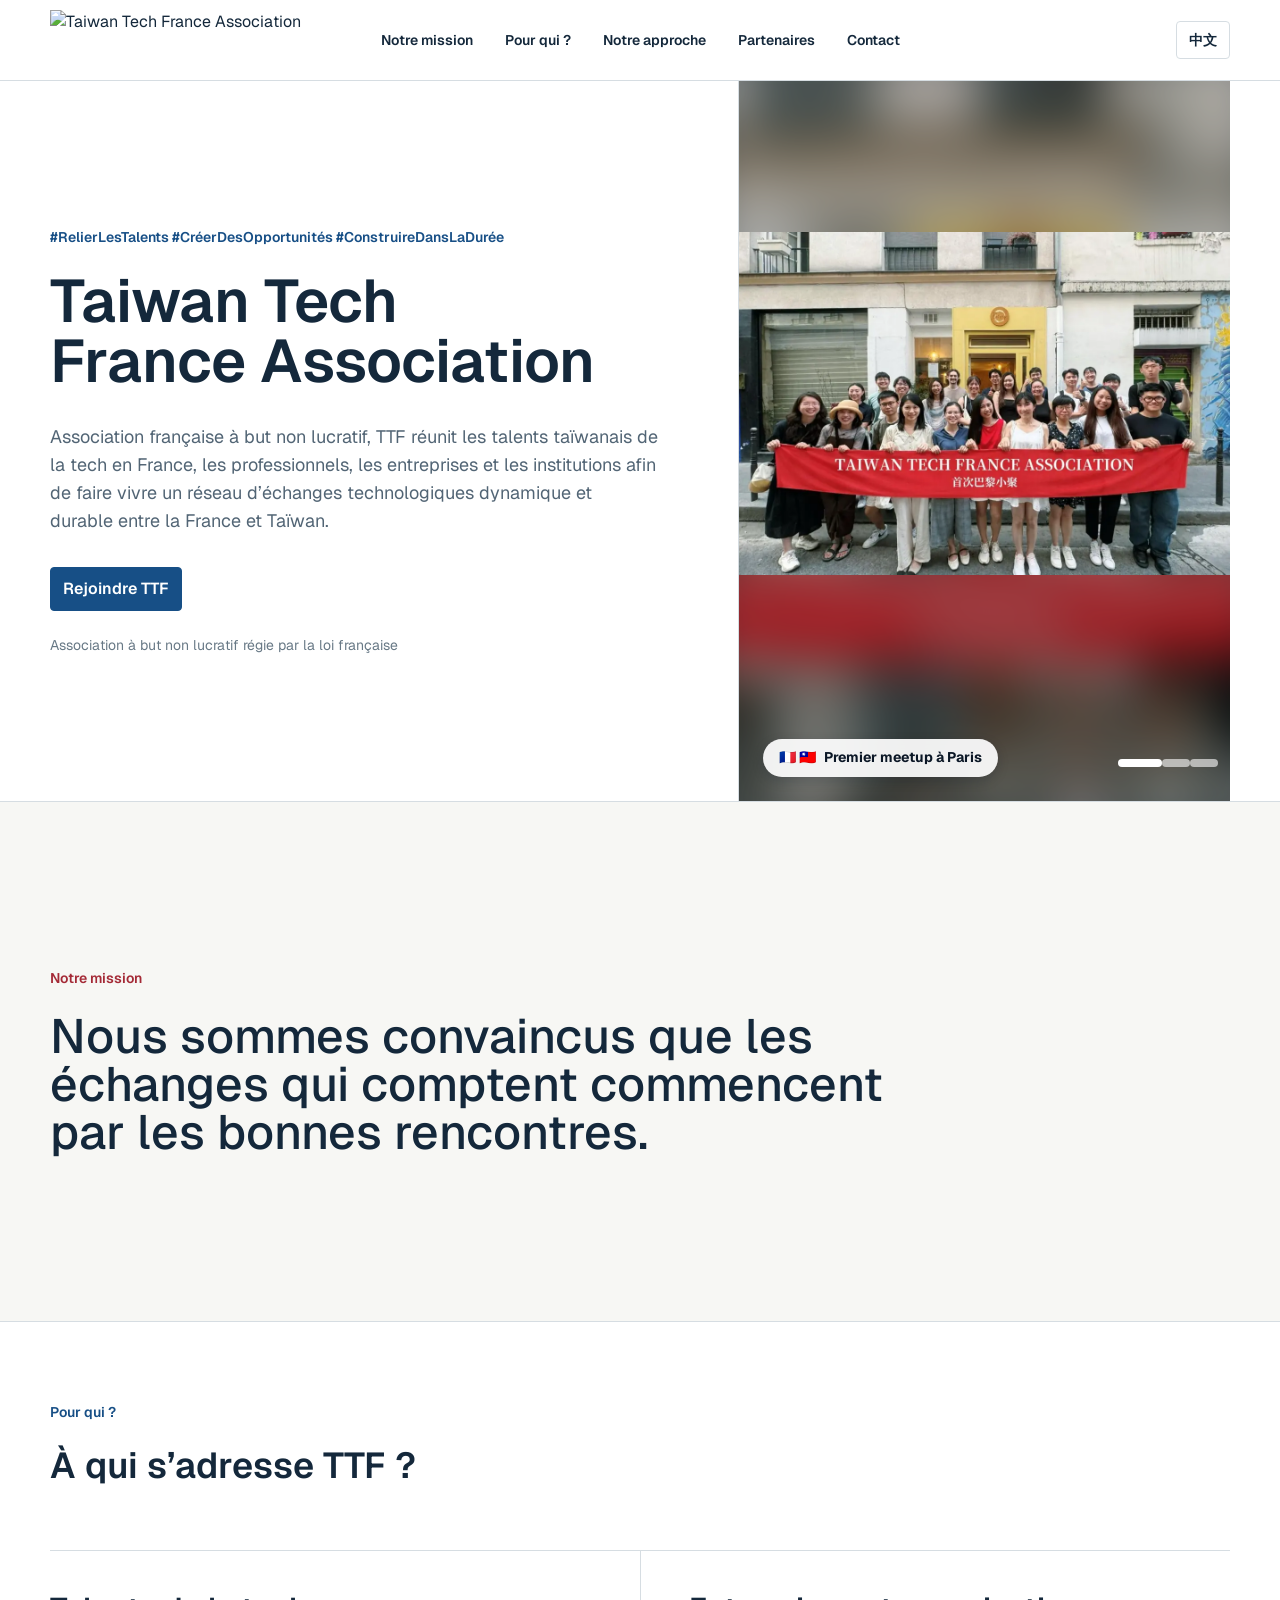
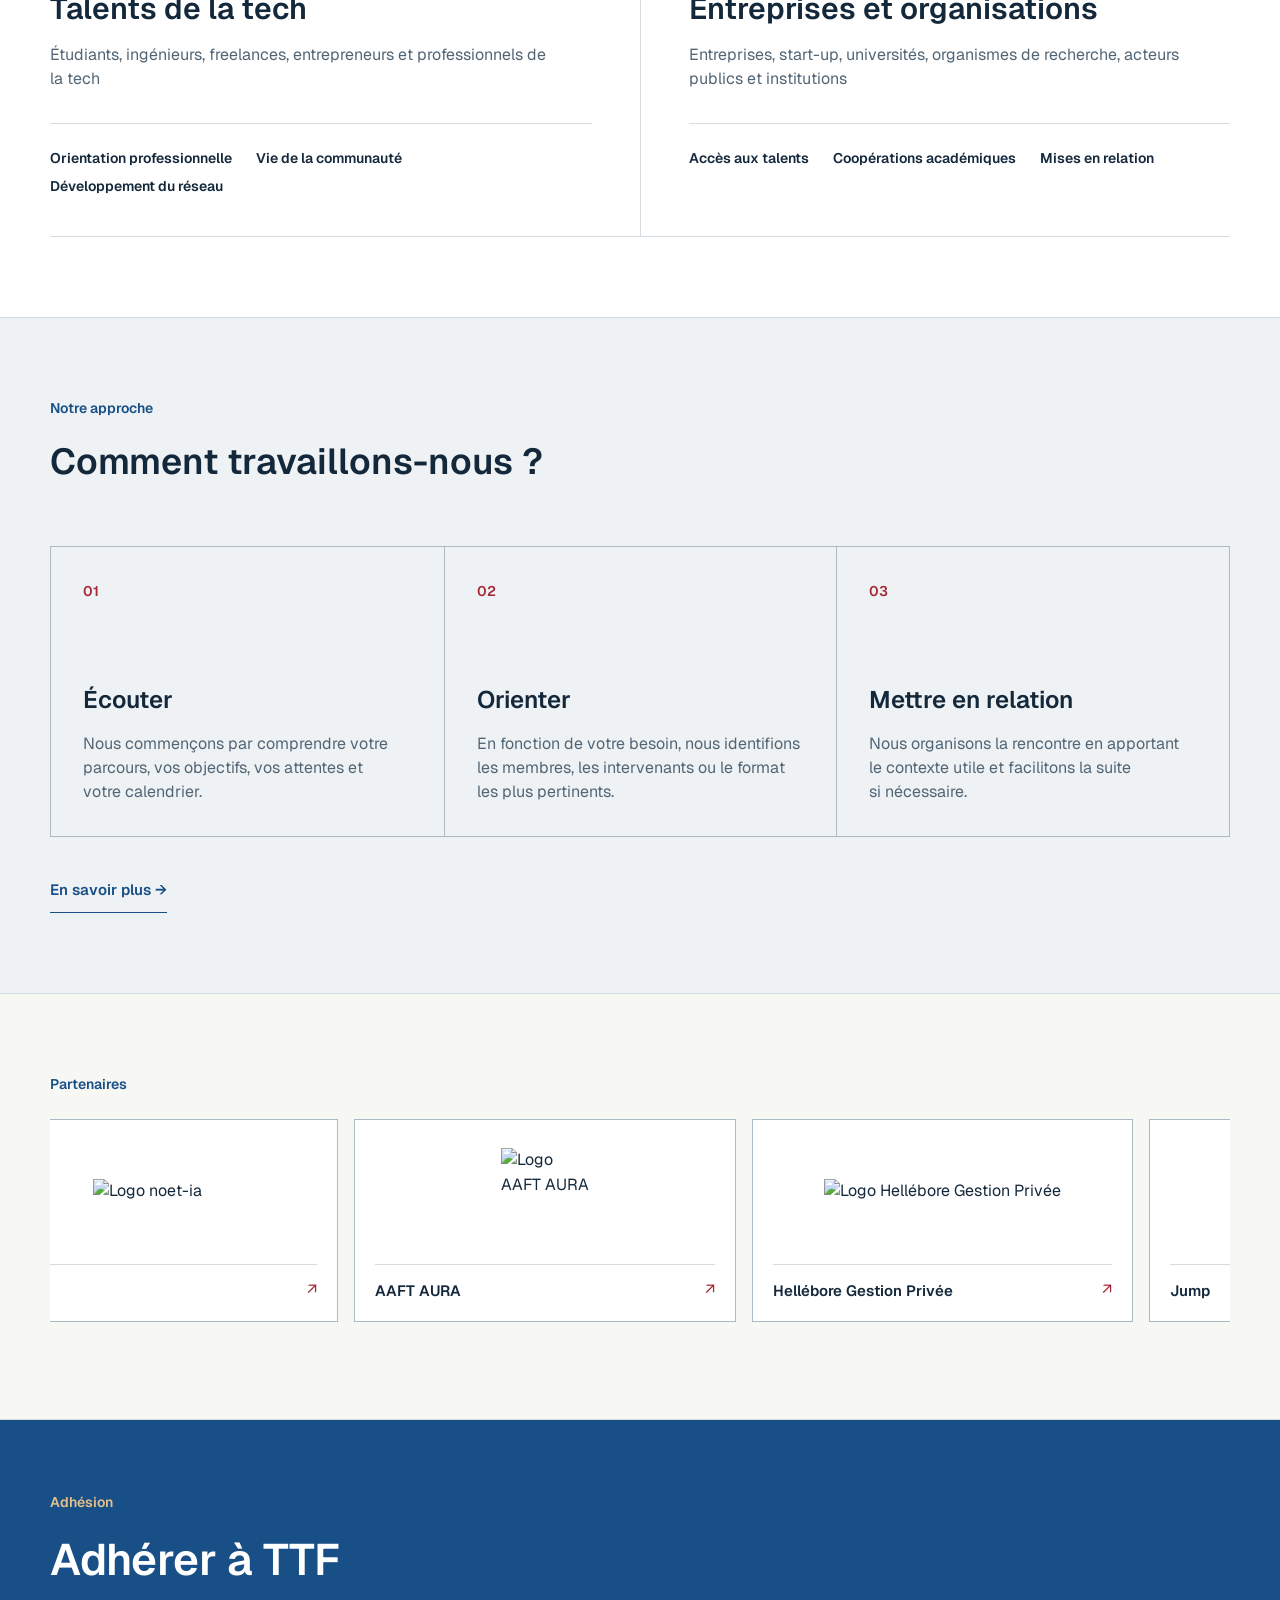
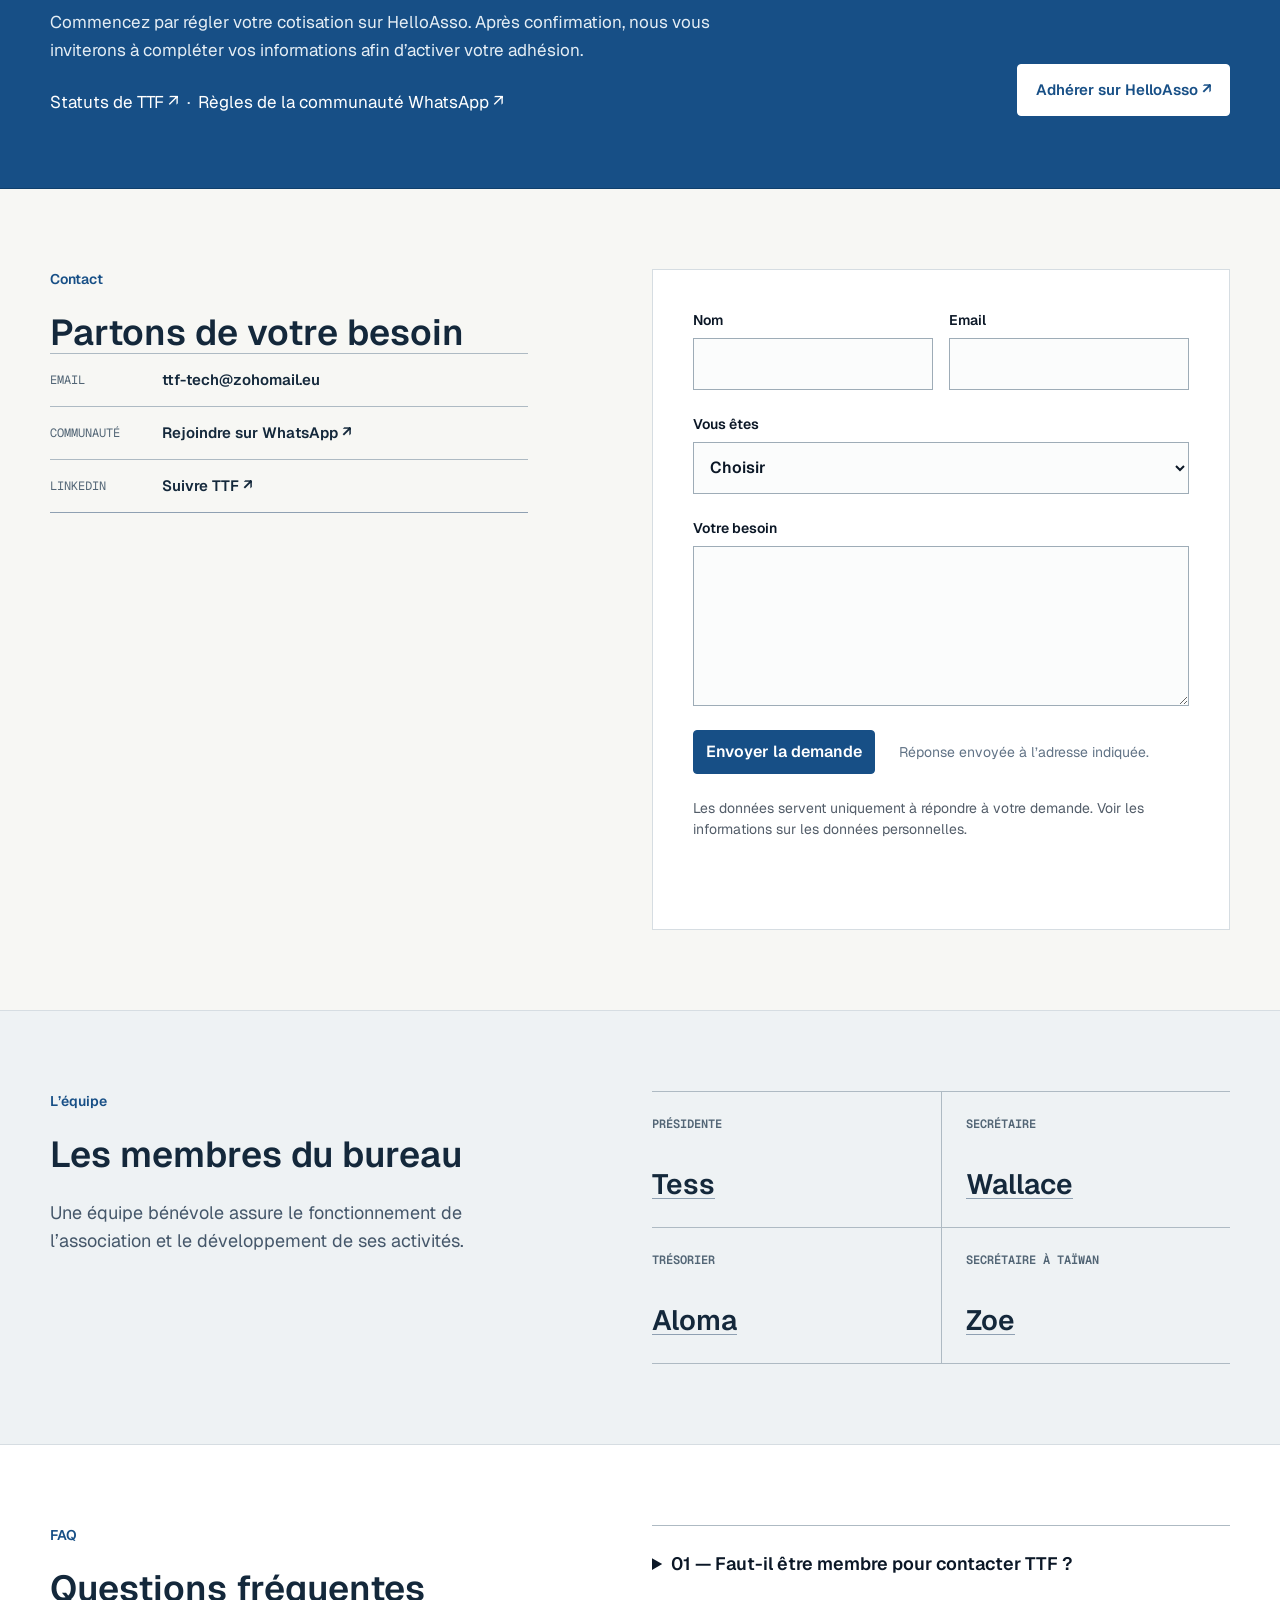
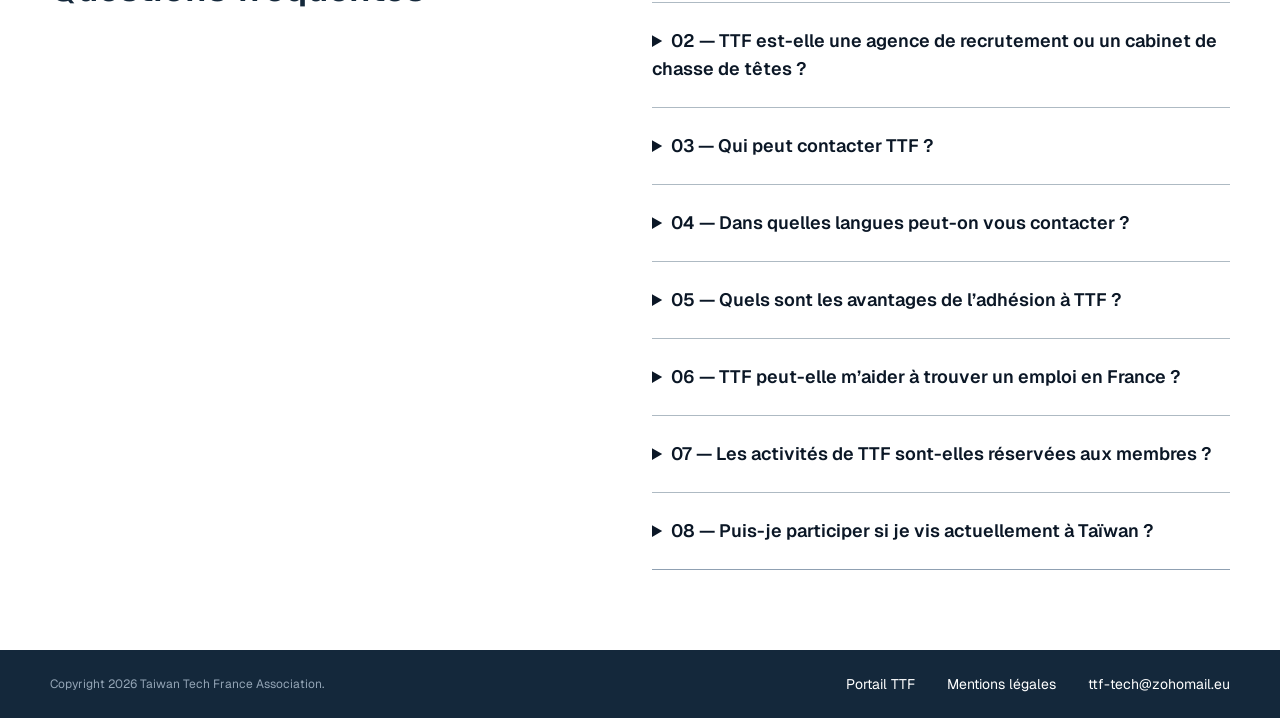
==== commit b0779a09: "feat-sliderEnhance" ====
--- a/fr.html
+++ b/fr.html
@@ -78,12 +78,16 @@
                   <img src="assets/photos/ttf-paris-meetup.webp" alt="Membres de Taiwan Tech France réunis dans une rue de Paris, tenant la banderole du premier meetup de l’association" width="1100" height="768" fetchpriority="high" decoding="async" />
                   <figcaption class="hero-badge"><span aria-hidden="true">🇫🇷 🇹🇼</span>Premier meetup à Paris</figcaption>
                 </figure>
-                <figure class="hero-slide">
+                <figure class="hero-slide hero-slide--fit" style="--hero-bg: url('assets/photos/ttf-reception.webp')">
                   <img src="assets/photos/ttf-reception.webp" alt="Réception officielle franco-taïwanaise décorée de guirlandes aux drapeaux de la France et de Taïwan" width="1100" height="825" loading="lazy" decoding="async" />
                   <figcaption class="hero-badge"><span aria-hidden="true">🇫🇷 🇹🇼</span>Réception officielle</figcaption>
                 </figure>
-              </div>
-              <div class="hero-dots"><button type="button" class="hero-dot is-active" aria-label="Afficher la photo 1" aria-current="true"></button><button type="button" class="hero-dot" aria-label="Afficher la photo 2" aria-current="false"></button></div>
+                <figure class="hero-slide">
+                  <img src="assets/photos/ttf-calissons.webp" alt="Pyramide de calissons décorés, spécialité de Provence, sur une table ornée de drapeaux français et taïwanais" width="1000" height="1333" loading="lazy" decoding="async" />
+                  <figcaption class="hero-badge"><span aria-hidden="true">🇫🇷 🇹🇼</span>Saveurs de Provence</figcaption>
+                </figure>
+              </div>
+              <div class="hero-dots"><button type="button" class="hero-dot is-active" aria-label="Afficher la photo 1" aria-current="true"></button><button type="button" class="hero-dot" aria-label="Afficher la photo 2" aria-current="false"></button><button type="button" class="hero-dot" aria-label="Afficher la photo 3" aria-current="false"></button></div>
             </div>
           </div>
         </section>
--- a/styles.css
+++ b/styles.css
@@ -4174,7 +4174,15 @@
 }
 
 html[data-theme="new"] .hero-slide.is-active {
+  z-index: 2;
   opacity: 1;
+}
+
+/* Outgoing photo stays solid underneath while the next one fades in (no double exposure). */
+html[data-theme="new"] .hero-slide.is-leaving {
+  z-index: 1;
+  opacity: 1;
+  transition: none;
 }
 
 html[data-theme="new"] .hero-slide::after {
@@ -4194,10 +4202,6 @@
   object-position: center 40%;
   transform: scale(1.05);
   transition: transform 7s ease-out;
-}
-
-html[data-theme="new"] .hero-slide:nth-child(2) img {
-  object-position: center 60%;
 }
 
 html[data-theme="new"] .hero-slide.is-active img {
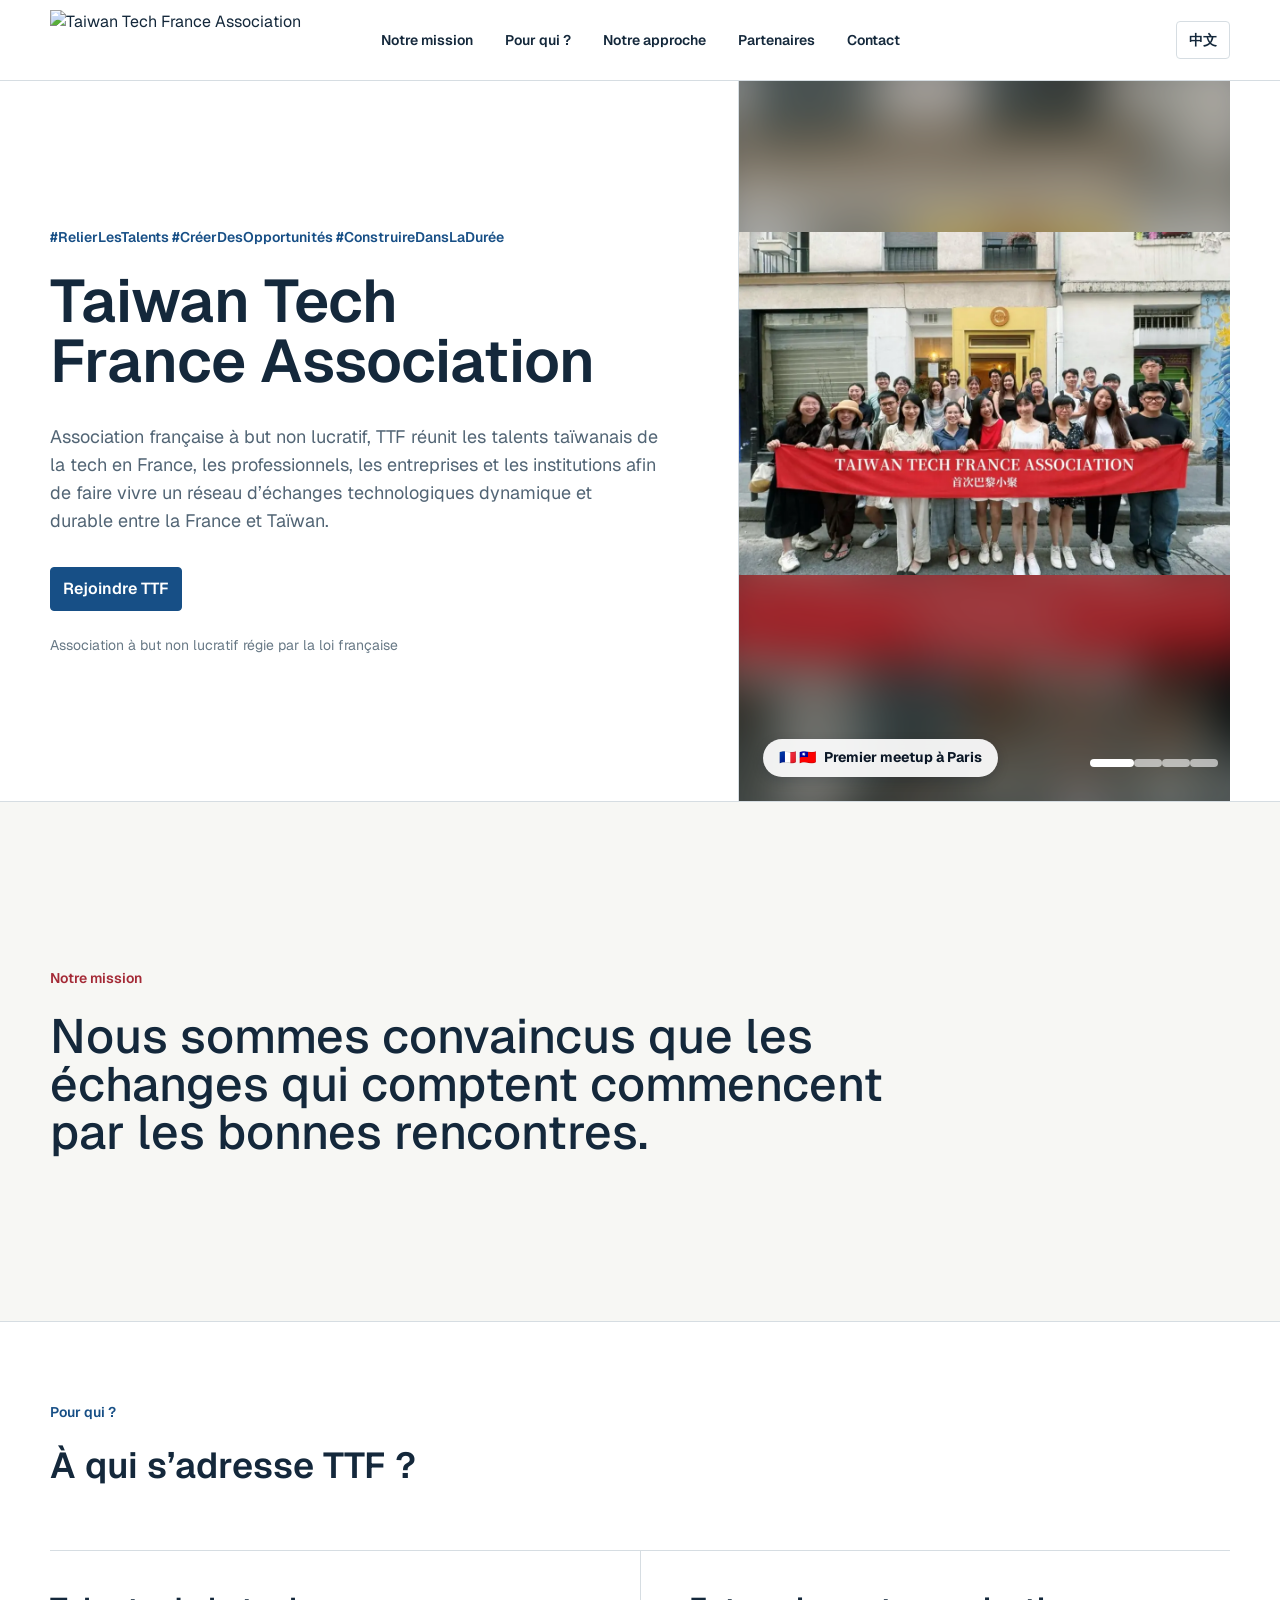
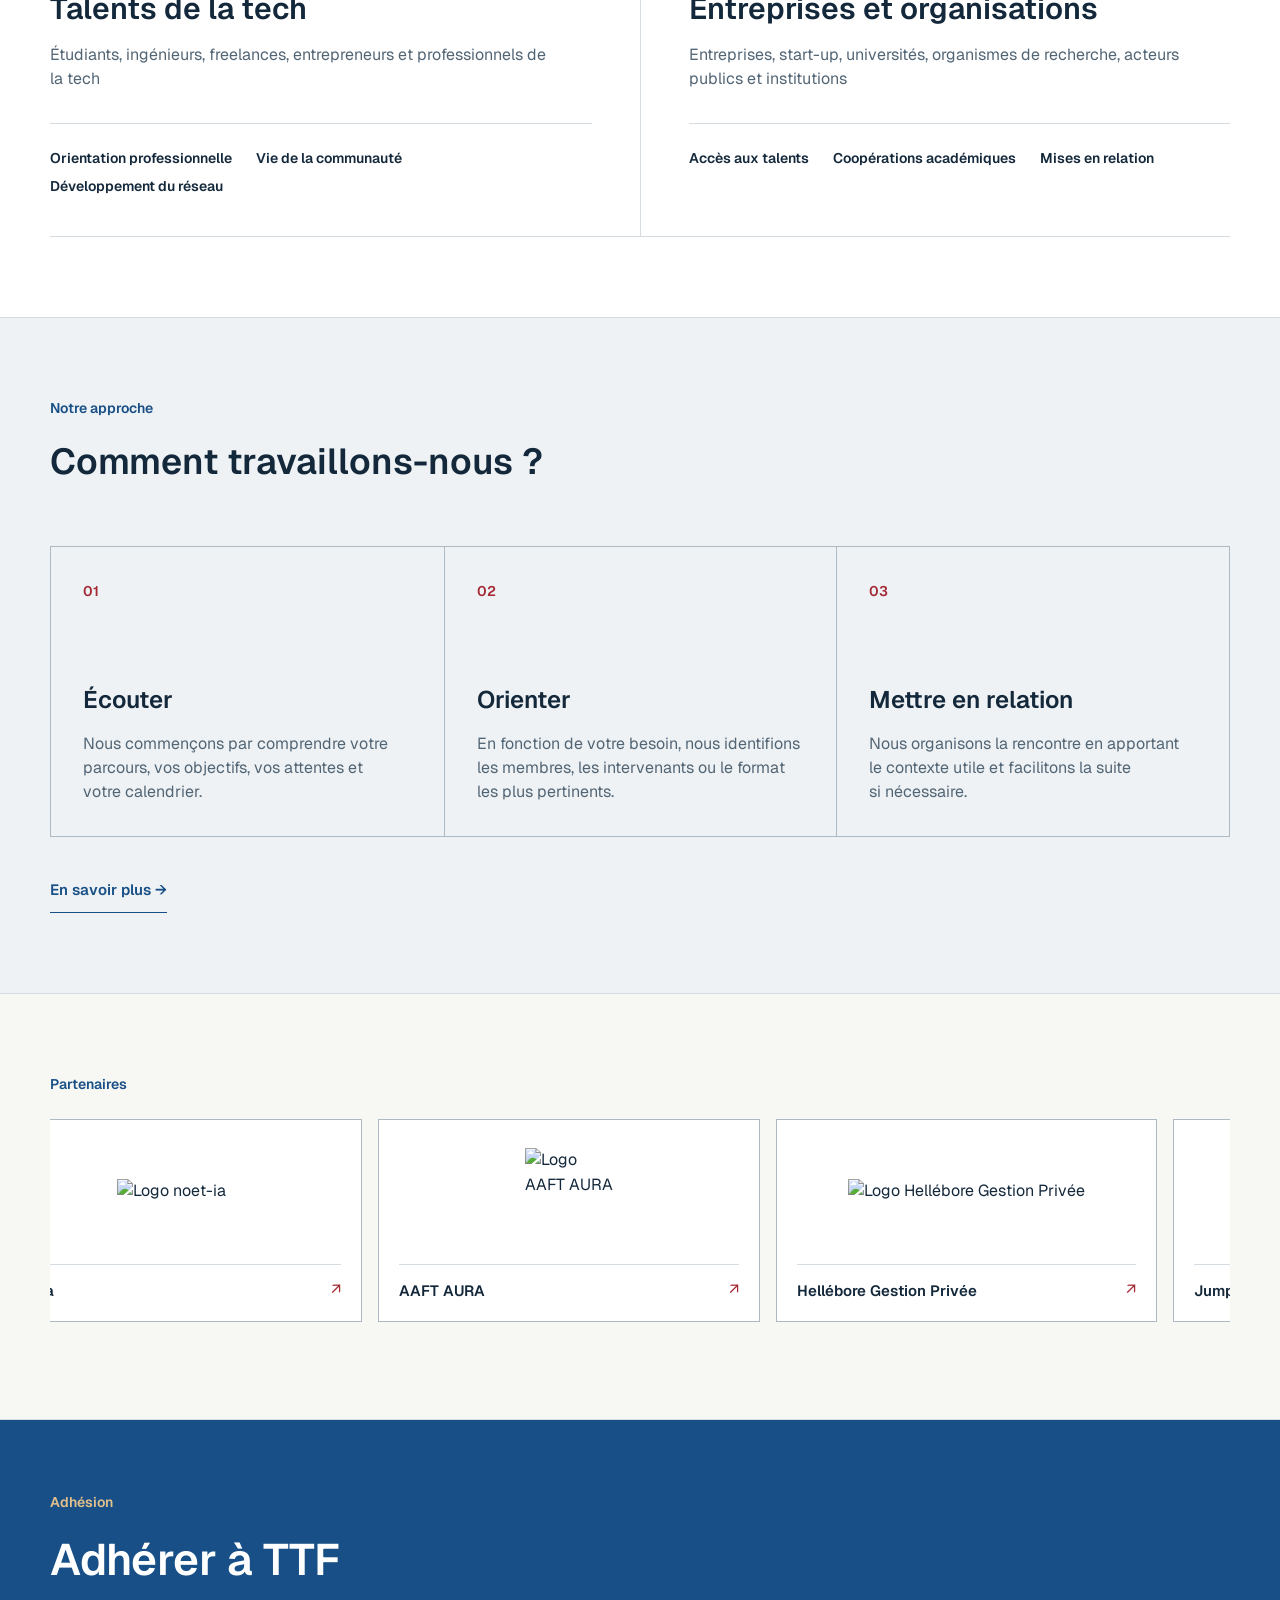
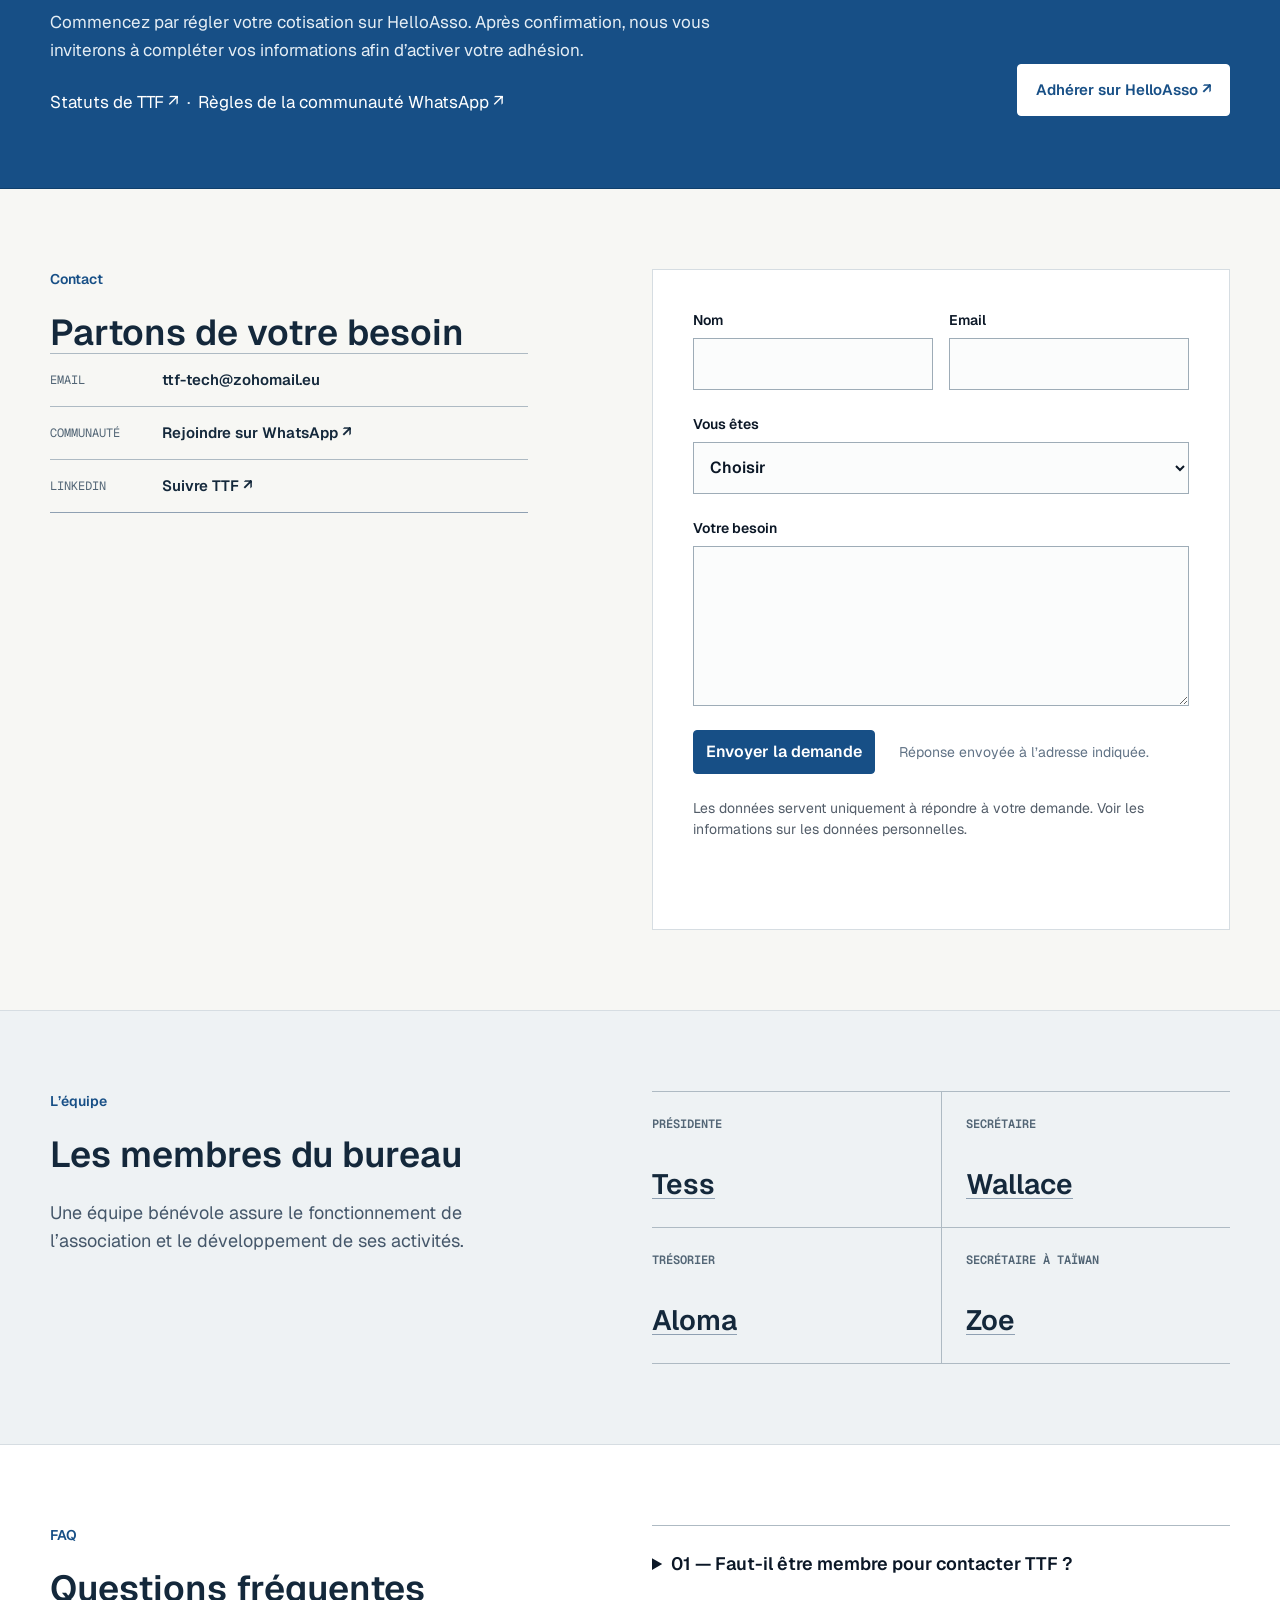
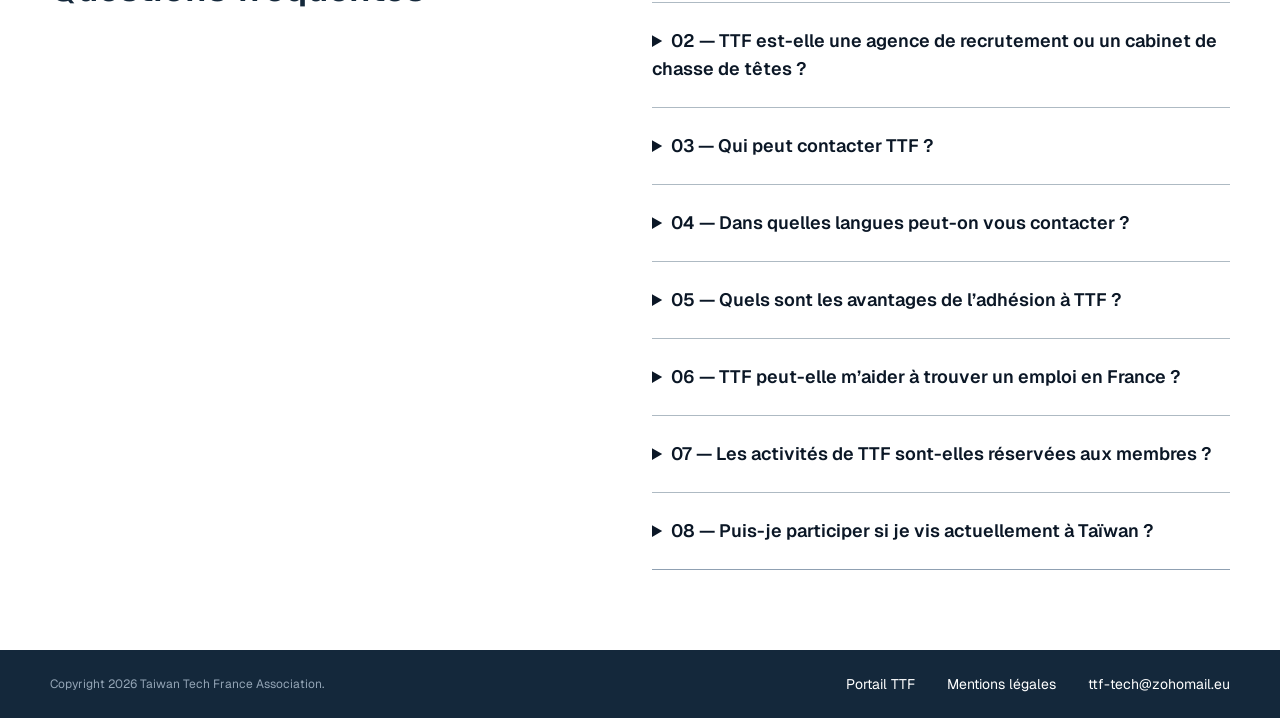
==== commit 303f781d: "feat-parisMeeting-pic" ====
--- a/fr.html
+++ b/fr.html
@@ -78,6 +78,10 @@
                   <img src="assets/photos/ttf-paris-meetup.webp" alt="Membres de Taiwan Tech France réunis dans une rue de Paris, tenant la banderole du premier meetup de l’association" width="1100" height="768" fetchpriority="high" decoding="async" />
                   <figcaption class="hero-badge"><span aria-hidden="true">🇫🇷 🇹🇼</span>Premier meetup à Paris</figcaption>
                 </figure>
+                <figure class="hero-slide">
+                  <img src="assets/photos/ttf-paris-meetup-2.jpeg" alt="Membres de Taiwan Tech France réunis autour d’une grande table lors du deuxième meetup de l’association à Paris" width="1200" height="1600" loading="lazy" decoding="async" />
+                  <figcaption class="hero-badge"><span aria-hidden="true">🇫🇷 🇹🇼</span>Meetup Paris V2</figcaption>
+                </figure>
                 <figure class="hero-slide hero-slide--fit" style="--hero-bg: url('assets/photos/ttf-reception.webp')">
                   <img src="assets/photos/ttf-reception.webp" alt="Réception officielle franco-taïwanaise décorée de guirlandes aux drapeaux de la France et de Taïwan" width="1100" height="825" loading="lazy" decoding="async" />
                   <figcaption class="hero-badge"><span aria-hidden="true">🇫🇷 🇹🇼</span>Réception officielle</figcaption>
@@ -87,7 +91,7 @@
                   <figcaption class="hero-badge"><span aria-hidden="true">🇫🇷 🇹🇼</span>Saveurs de Provence</figcaption>
                 </figure>
               </div>
-              <div class="hero-dots"><button type="button" class="hero-dot is-active" aria-label="Afficher la photo 1" aria-current="true"></button><button type="button" class="hero-dot" aria-label="Afficher la photo 2" aria-current="false"></button><button type="button" class="hero-dot" aria-label="Afficher la photo 3" aria-current="false"></button></div>
+              <div class="hero-dots"><button type="button" class="hero-dot is-active" aria-label="Afficher la photo 1" aria-current="true"></button><button type="button" class="hero-dot" aria-label="Afficher la photo 2" aria-current="false"></button><button type="button" class="hero-dot" aria-label="Afficher la photo 3" aria-current="false"></button><button type="button" class="hero-dot" aria-label="Afficher la photo 4" aria-current="false"></button></div>
             </div>
           </div>
         </section>
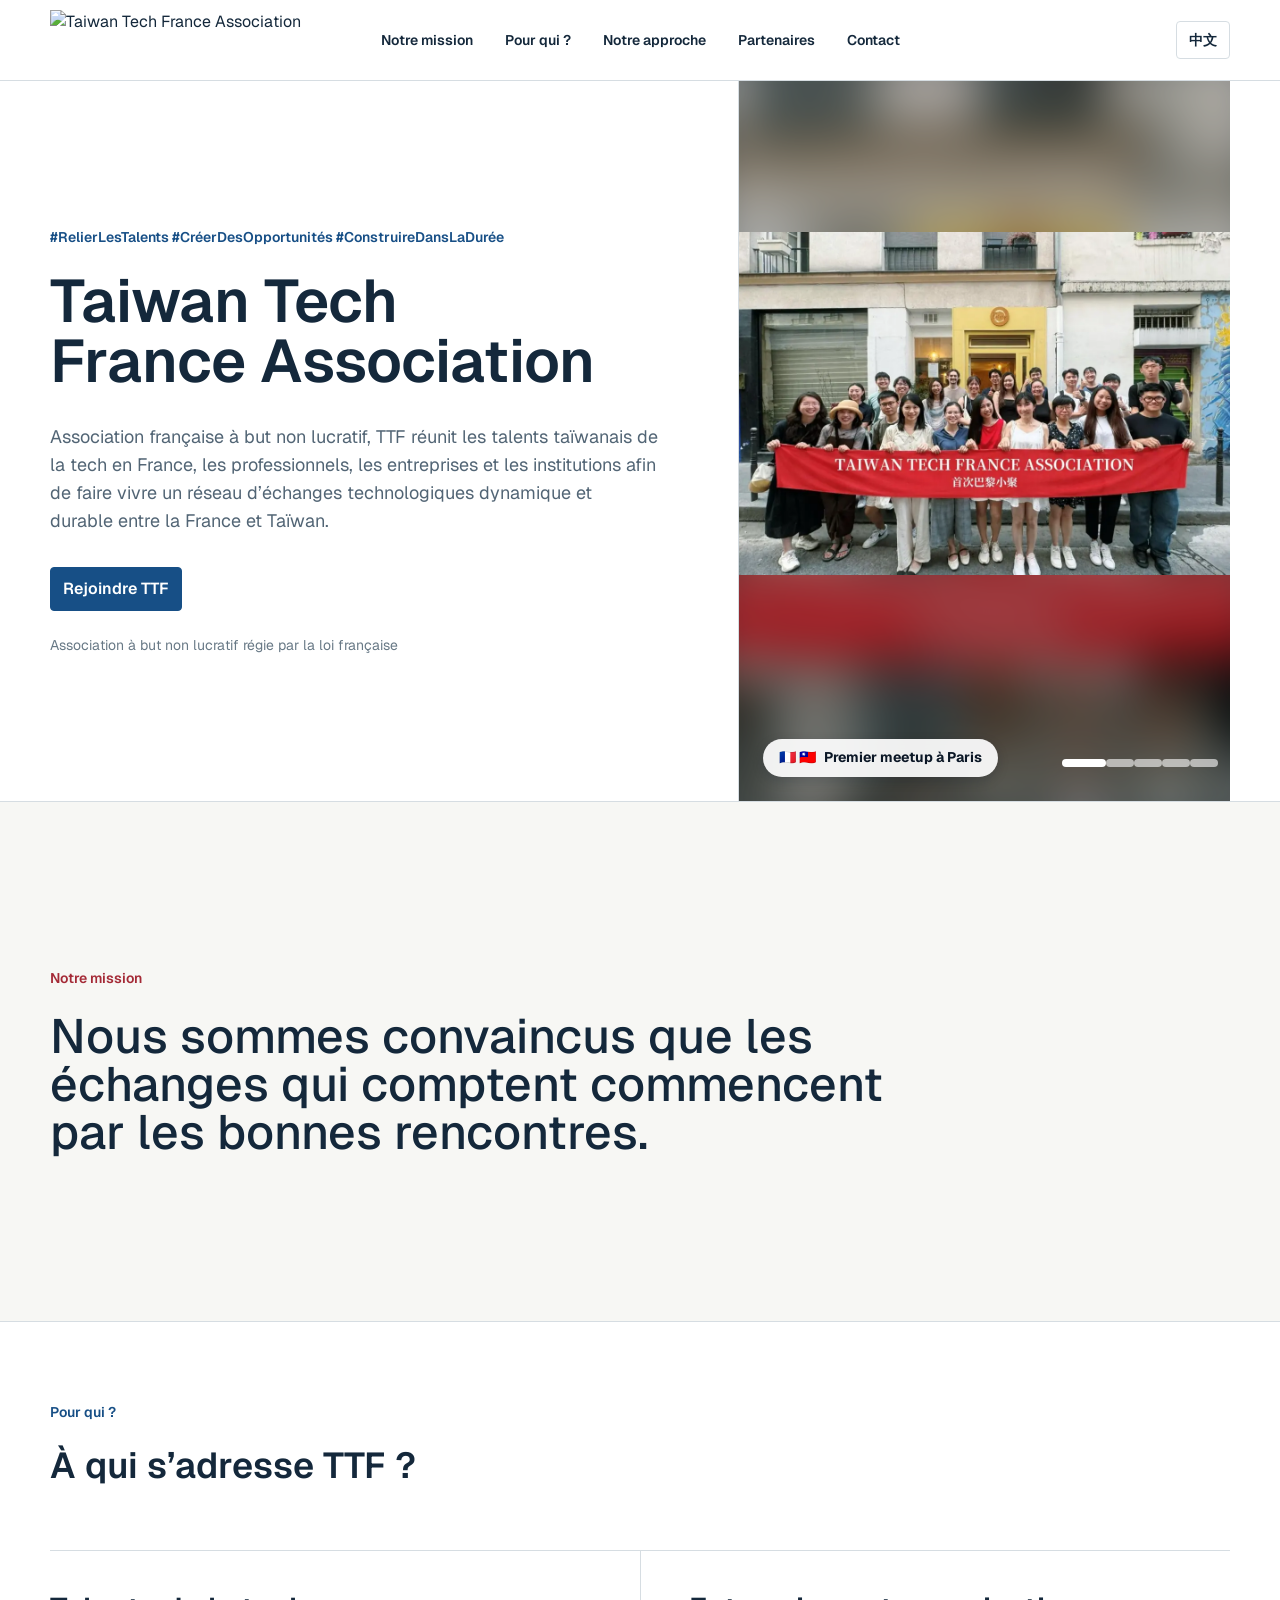
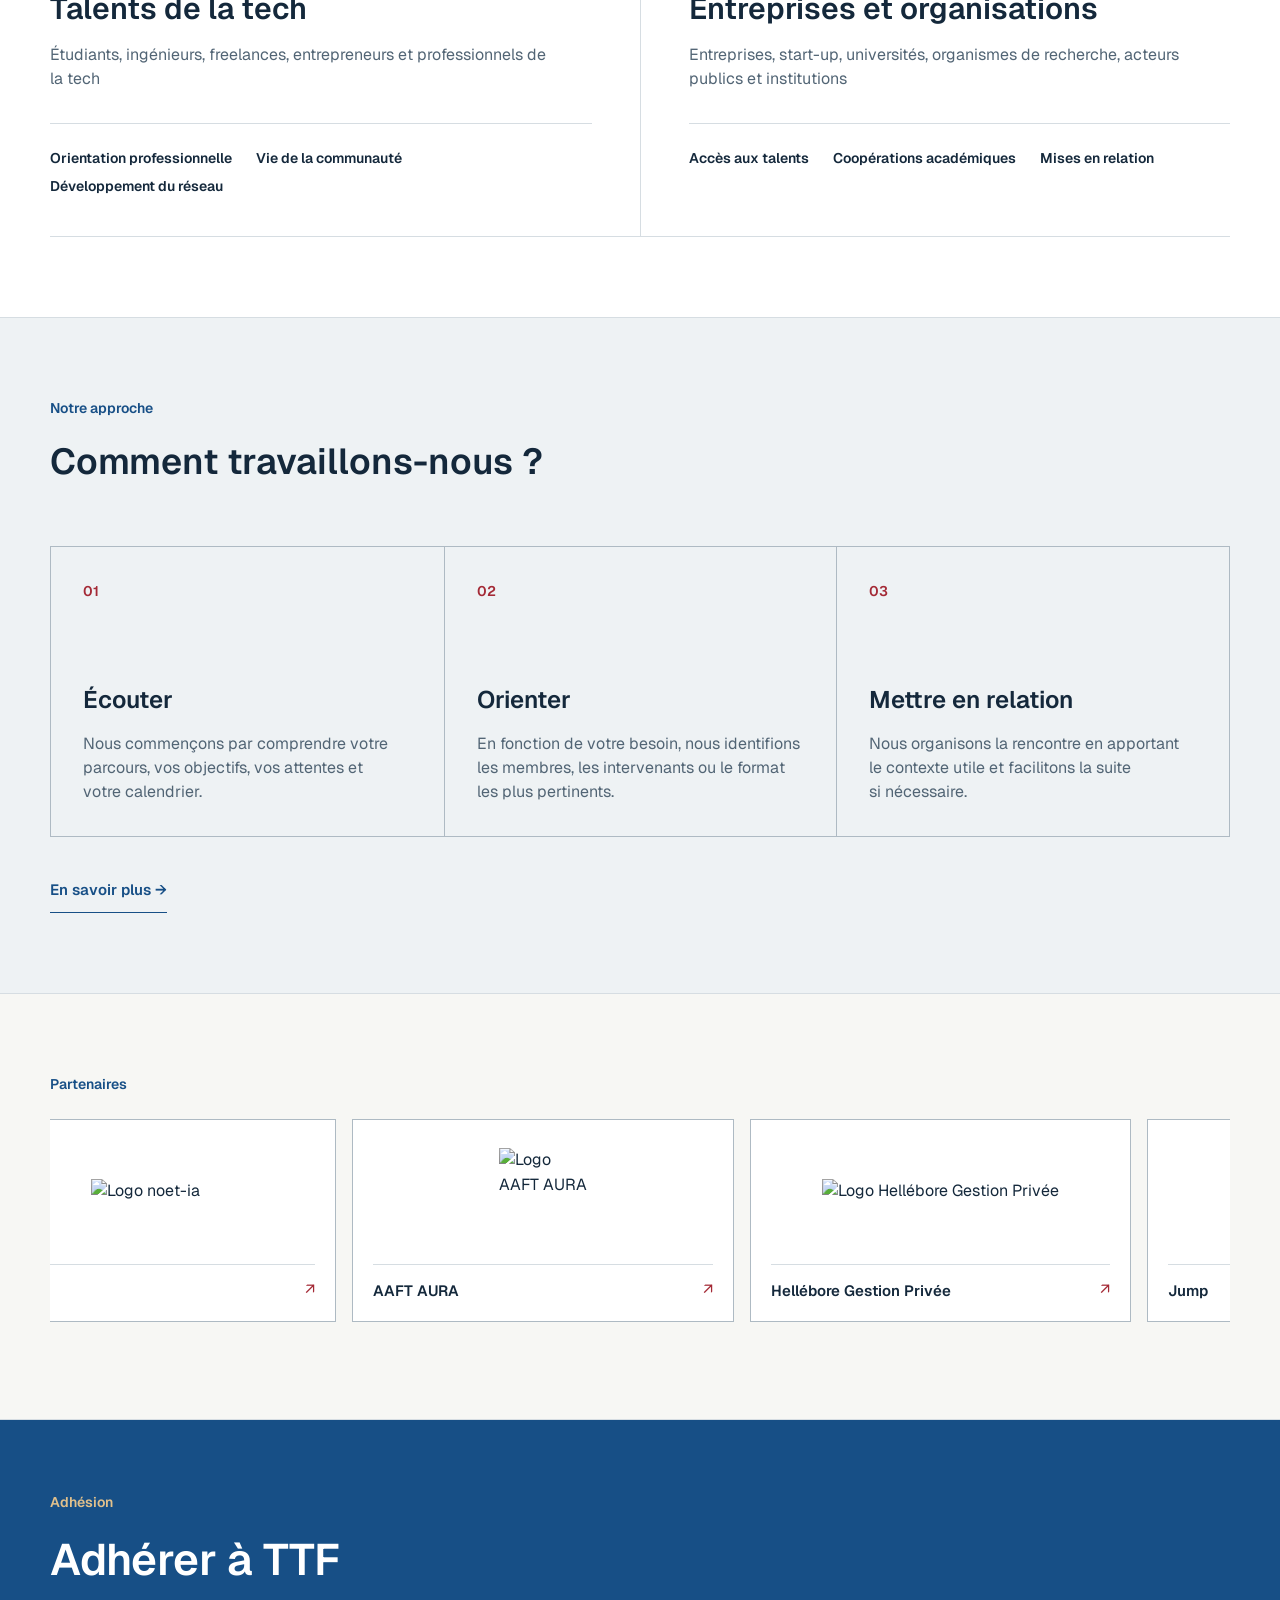
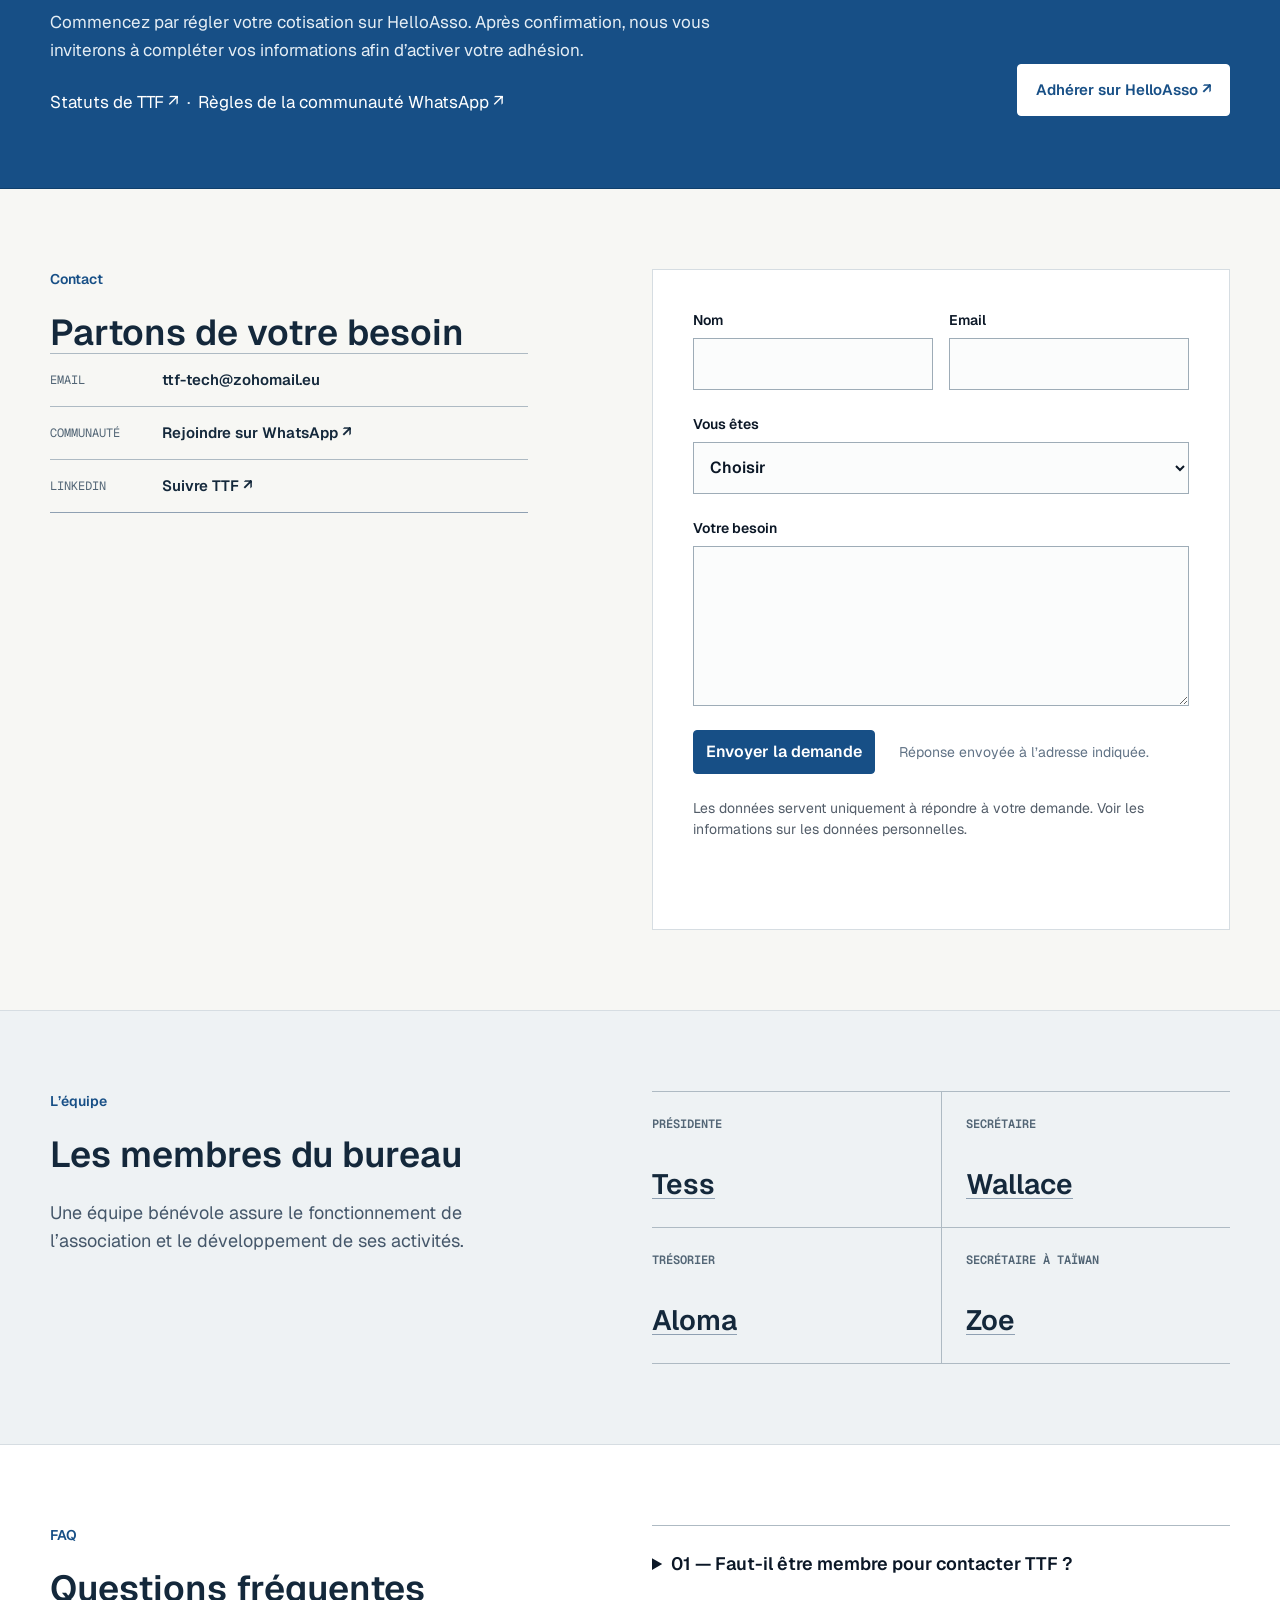
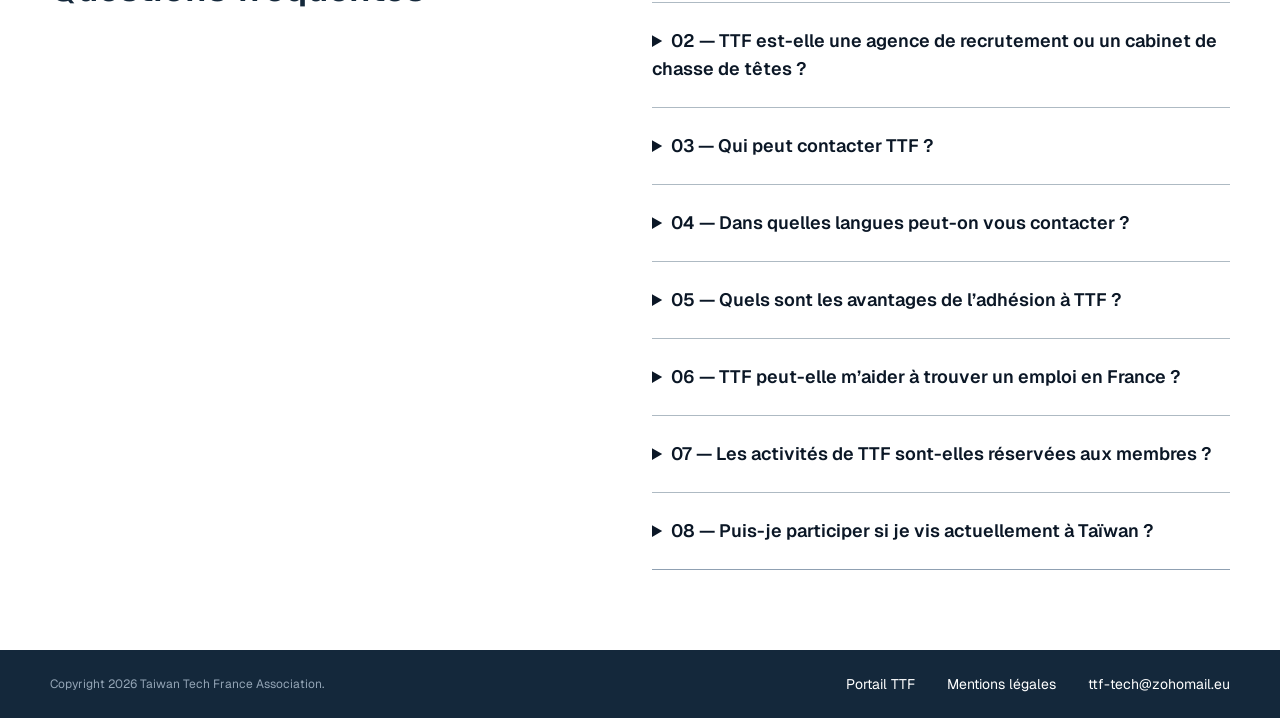
==== commit fcd39f01: "feat-OTE" ====
--- a/fr.html
+++ b/fr.html
@@ -90,8 +90,12 @@
                   <img src="assets/photos/ttf-calissons.webp" alt="Pyramide de calissons décorés, spécialité de Provence, sur une table ornée de drapeaux français et taïwanais" width="1000" height="1333" loading="lazy" decoding="async" />
                   <figcaption class="hero-badge"><span aria-hidden="true">🇫🇷 🇹🇼</span>Saveurs de Provence</figcaption>
                 </figure>
-              </div>
-              <div class="hero-dots"><button type="button" class="hero-dot is-active" aria-label="Afficher la photo 1" aria-current="true"></button><button type="button" class="hero-dot" aria-label="Afficher la photo 2" aria-current="false"></button><button type="button" class="hero-dot" aria-label="Afficher la photo 3" aria-current="false"></button><button type="button" class="hero-dot" aria-label="Afficher la photo 4" aria-current="false"></button></div>
+                <figure class="hero-slide hero-slide--fit" style="--hero-bg: url('assets/photos/5.jpeg')">
+                  <img src="assets/photos/5.jpeg" alt="Atelier Ose l’Industrie : une intervenante présente « 4 dates pour révéler ta badass » devant une salle de participantes, mur de post-it et prise de notes" width="1024" height="1024" loading="lazy" decoding="async" />
+                  <figcaption class="hero-badge"><span aria-hidden="true">🇫🇷 🇹🇼</span>Atelier Ose l’Industrie</figcaption>
+                </figure>
+              </div>
+              <div class="hero-dots"><button type="button" class="hero-dot is-active" aria-label="Afficher la photo 1" aria-current="true"></button><button type="button" class="hero-dot" aria-label="Afficher la photo 2" aria-current="false"></button><button type="button" class="hero-dot" aria-label="Afficher la photo 3" aria-current="false"></button><button type="button" class="hero-dot" aria-label="Afficher la photo 4" aria-current="false"></button><button type="button" class="hero-dot" aria-label="Afficher la photo 5" aria-current="false"></button></div>
             </div>
           </div>
         </section>
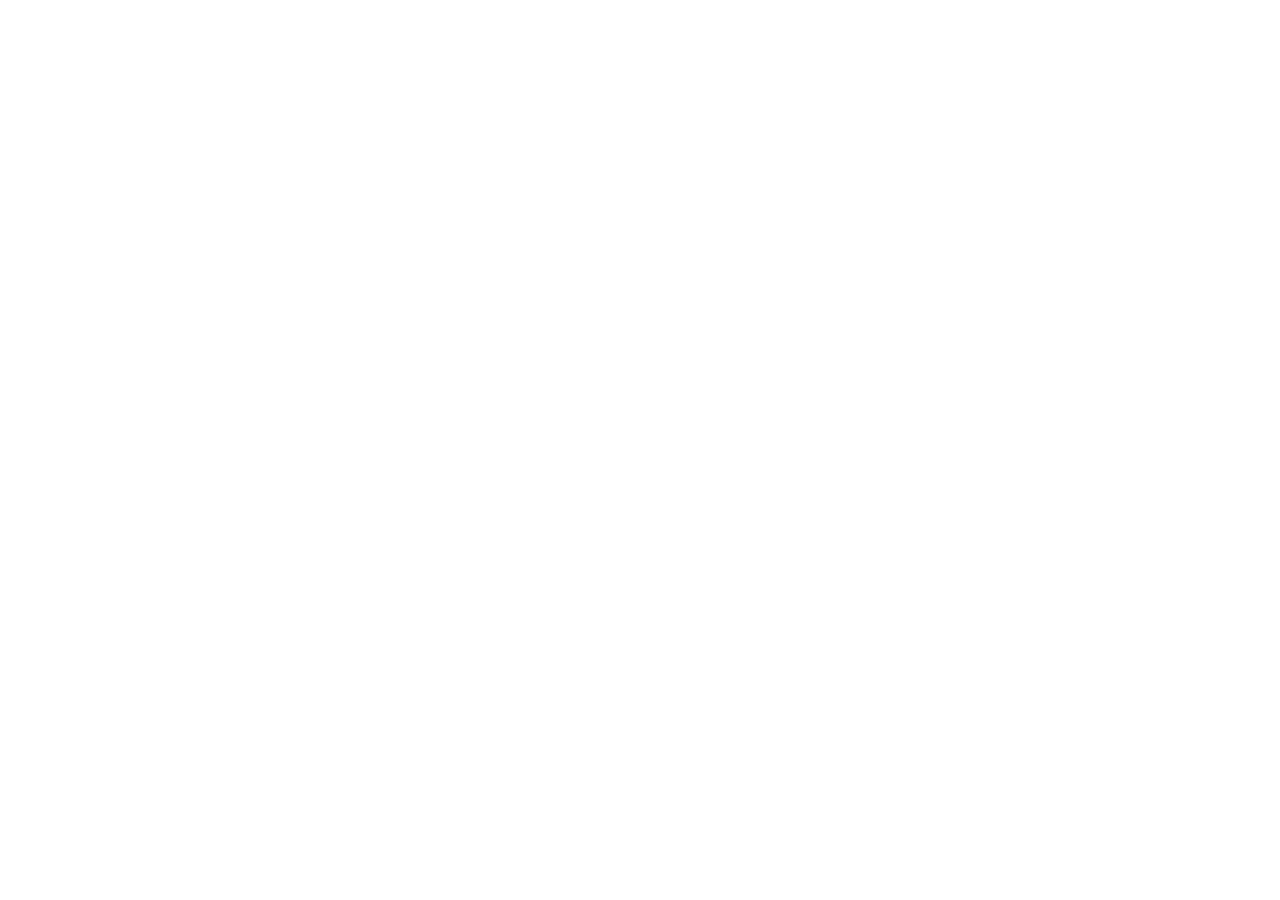
==== commit cdbf7a8b: "feat-redirect-to-main-site Branding content merged into ttf-tech.github.io. index/zh/fr redirect to " ====
--- a/fr.html
+++ b/fr.html
@@ -1,299 +1,25 @@
 <!DOCTYPE html>
-<html lang="fr" data-theme="new">
-  <head>
-    <meta charset="UTF-8" />
-    <!-- Google Analytics -->
-    <script async src="https://www.googletagmanager.com/gtag/js?id=G-ZTM2QR5VPV"></script>
-    <script>
-      window.dataLayer = window.dataLayer || [];
-      function gtag(){dataLayer.push(arguments);}
-      gtag("js", new Date());
-      gtag("config", "G-ZTM2QR5VPV", { content_group: "branding-site" });
-    </script>
-    <meta name="viewport" content="width=device-width, initial-scale=1.0" />
-    <script>document.documentElement.classList.add("js");</script>
-    <link rel="icon" href="assets/favicon.ico?v=20260802" type="image/x-icon" />
-    <title>Taiwan Tech France Association | Relier les talents, créer des opportunités</title>
-    <meta
-      name="description"
-      content="TTF réunit les talents taïwanais de la tech en France, les professionnels, les entreprises et les institutions au sein d’un réseau d’échanges durable entre la France et Taïwan."
-    />
-    <meta name="robots" content="index, follow" />
-    <link rel="canonical" href="https://ttf-tech.github.io/branding-site/fr.html" />
-    <meta property="og:type" content="website" />
-    <meta property="og:title" content="Taiwan Tech France Association" />
-    <meta property="og:description" content="Relier les talents, créer des opportunités et construire des coopérations durables." />
-    <meta property="og:url" content="https://ttf-tech.github.io/branding-site/fr.html" />
-    <meta property="og:locale" content="fr_FR" />
-    <meta property="og:image" content="https://ttf-tech.github.io/branding-site/assets/logo-mark.png" />
-    <meta name="twitter:card" content="summary_large_image" />
-    <meta name="twitter:title" content="Taiwan Tech France Association" />
-    <meta name="twitter:description" content="Relier les talents, créer des opportunités et construire des coopérations durables." />
-    <meta name="twitter:image" content="https://ttf-tech.github.io/branding-site/assets/logo-mark.png" />
-    <link rel="preconnect" href="https://fonts.googleapis.com" />
-    <link rel="preconnect" href="https://fonts.gstatic.com" crossorigin />
-    <link
-      href="https://fonts.googleapis.com/css2?family=Geist:wght@400..600&family=Geist+Mono:wght@400..600&display=swap"
-      rel="stylesheet"
-    />
-    <link rel="stylesheet" href="styles.css?v=20260903-6" />
-  </head>
-  <body>
-    <a class="skip-link" href="#main-content">Aller au contenu</a>
-
-    <header class="journal-header">
-        <div class="container journal-nav-shell">
-          <a class="journal-brand" href="#accueil" aria-label="Taiwan Tech France Association, accueil">
-            <img src="assets/logo-en-horizontal.png" alt="Taiwan Tech France Association" />
-          </a>
-          <nav id="journal-nav" class="journal-nav" aria-label="Navigation principale">
-            <a href="#reseau">Notre mission</a>
-            <a href="#publics-accompagnes">Pour qui ?</a>
-            <a href="#methode-association">Notre approche</a>
-            <a href="#partenaires">Partenaires</a>
-            <a href="#contact">Contact</a>
-          </nav>
-          <div class="journal-tools">
-            <a class="journal-language" href="index.html" hreflang="zh-Hant" aria-label="Afficher le site en chinois traditionnel">中文</a>
-            <button class="journal-menu-toggle" type="button" aria-expanded="false" aria-controls="journal-nav" aria-label="Ouvrir le menu">
-              <span aria-hidden="true"></span><span aria-hidden="true"></span>
-            </button>
-          </div>
-        </div>
-      </header>
-
-      <main id="main-content">
-        <section id="accueil" class="journal-hero">
-          <div class="container journal-hero-grid">
-            <div class="journal-hero-copy journal-reveal">
-              <p class="journal-kicker">#RelierLesTalents #CréerDesOpportunités #ConstruireDansLaDurée</p>
-              <h1>Taiwan Tech France Association</h1>
-              <p class="journal-lead">Association française à but non lucratif, TTF réunit les talents taïwanais de la tech en France, les professionnels, les entreprises et les institutions afin de faire vivre un réseau d’échanges technologiques dynamique et durable entre la France et Taïwan.</p>
-              <a class="journal-primary" href="#contact">Rejoindre TTF</a>
-              <p class="journal-proof">Association à but non lucratif régie par la loi française</p>
-            </div>
-            <div class="journal-hero-visual journal-hero-visual--photos journal-reveal" role="group" aria-roledescription="carousel" aria-label="Photos de la communauté Taiwan Tech France" data-hero-carousel>
-              <div class="hero-slides">
-                <figure class="hero-slide hero-slide--fit is-active" style="--hero-bg: url('assets/photos/ttf-paris-meetup.webp')">
-                  <img src="assets/photos/ttf-paris-meetup.webp" alt="Membres de Taiwan Tech France réunis dans une rue de Paris, tenant la banderole du premier meetup de l’association" width="1100" height="768" fetchpriority="high" decoding="async" />
-                  <figcaption class="hero-badge"><span aria-hidden="true">🇫🇷 🇹🇼</span>Premier meetup à Paris</figcaption>
-                </figure>
-                <figure class="hero-slide">
-                  <img src="assets/photos/ttf-paris-meetup-2.jpeg" alt="Membres de Taiwan Tech France réunis autour d’une grande table lors du deuxième meetup de l’association à Paris" width="1200" height="1600" loading="lazy" decoding="async" />
-                  <figcaption class="hero-badge"><span aria-hidden="true">🇫🇷 🇹🇼</span>Meetup Paris V2</figcaption>
-                </figure>
-                <figure class="hero-slide hero-slide--fit" style="--hero-bg: url('assets/photos/ttf-reception.webp')">
-                  <img src="assets/photos/ttf-reception.webp" alt="Réception officielle franco-taïwanaise décorée de guirlandes aux drapeaux de la France et de Taïwan" width="1100" height="825" loading="lazy" decoding="async" />
-                  <figcaption class="hero-badge"><span aria-hidden="true">🇫🇷 🇹🇼</span>Réception officielle</figcaption>
-                </figure>
-                <figure class="hero-slide">
-                  <img src="assets/photos/ttf-calissons.webp" alt="Pyramide de calissons décorés, spécialité de Provence, sur une table ornée de drapeaux français et taïwanais" width="1000" height="1333" loading="lazy" decoding="async" />
-                  <figcaption class="hero-badge"><span aria-hidden="true">🇫🇷 🇹🇼</span>Saveurs de Provence</figcaption>
-                </figure>
-                <figure class="hero-slide hero-slide--fit" style="--hero-bg: url('assets/photos/5.jpeg')">
-                  <img src="assets/photos/5.jpeg" alt="Atelier Ose l’Industrie : une intervenante présente « 4 dates pour révéler ta badass » devant une salle de participantes, mur de post-it et prise de notes" width="1024" height="1024" loading="lazy" decoding="async" />
-                  <figcaption class="hero-badge"><span aria-hidden="true">🇫🇷 🇹🇼</span>Atelier Ose l’Industrie</figcaption>
-                </figure>
-              </div>
-              <div class="hero-dots"><button type="button" class="hero-dot is-active" aria-label="Afficher la photo 1" aria-current="true"></button><button type="button" class="hero-dot" aria-label="Afficher la photo 2" aria-current="false"></button><button type="button" class="hero-dot" aria-label="Afficher la photo 3" aria-current="false"></button><button type="button" class="hero-dot" aria-label="Afficher la photo 4" aria-current="false"></button><button type="button" class="hero-dot" aria-label="Afficher la photo 5" aria-current="false"></button></div>
-            </div>
-          </div>
-        </section>
-
-        <section id="reseau" class="journal-manifesto">
-          <div class="container">
-            <p class="journal-kicker">Notre mission</p>
-            <h2 class="tagline-reveal">Nous sommes convaincus que les échanges qui comptent commencent par les bonnes rencontres.</h2>
-          </div>
-        </section>
-
-        <section id="publics-accompagnes" class="journal-pathways">
-          <div class="container">
-            <div class="journal-section-heading journal-reveal">
-              <p class="journal-kicker">Pour qui ?</p>
-              <h2>À qui s’adresse TTF ?</h2>
-            </div>
-            <div class="journal-pathway-grid">
-              <article class="journal-pathway journal-pathway-talent journal-reveal">
-                <h3>Talents de la tech</h3>
-                <p>Étudiants, ingénieurs, freelances, entrepreneurs et professionnels de la tech</p>
-                <ul><li>Orientation professionnelle</li><li>Vie de la communauté</li><li>Développement du réseau</li></ul>
-              </article>
-              <article class="journal-pathway journal-pathway-organisation journal-reveal">
-                <h3>Entreprises et organisations</h3>
-                <p>Entreprises, start-up, universités, organismes de recherche, acteurs publics et institutions</p>
-                <ul><li>Accès aux talents</li><li>Coopérations académiques</li><li>Mises en relation</li></ul>
-              </article>
-            </div>
-          </div>
-        </section>
-
-        <section id="methode-association" class="journal-process">
-          <div class="container">
-            <div class="journal-process-title journal-reveal">
-              <p class="journal-kicker">Notre approche</p>
-              <h2>Comment travaillons-nous ?</h2>
-            </div>
-            <ol class="journal-process-list">
-              <li class="journal-reveal"><span>01</span><h3>Écouter</h3><p>Nous commençons par comprendre votre parcours, vos objectifs, vos attentes et votre calendrier.</p></li>
-              <li class="journal-reveal"><span>02</span><h3>Orienter</h3><p>En fonction de votre besoin, nous identifions les membres, les intervenants ou le format les plus pertinents.</p></li>
-              <li class="journal-reveal"><span>03</span><h3>Mettre en relation</h3><p>Nous organisons la rencontre en apportant le contexte utile et facilitons la suite si nécessaire.</p></li>
-            </ol>
-            <a class="journal-process-action journal-reveal" href="#contact">En savoir plus →</a>
-          </div>
-        </section>
-
-        <section id="partenaires" class="journal-partners" aria-labelledby="partners-title">
-          <div class="container">
-            <div class="journal-partners-heading journal-reveal">
-              <p id="partners-title" class="journal-kicker">Partenaires</p>
-            </div>
-            <div class="journal-partners-carousel">
-              <div id="partners-carousel" class="journal-partners-viewport" data-partners-carousel tabindex="0" aria-label="Liste des partenaires">
-              <ul class="journal-partners-track">
-                <li class="journal-partner-card">
-                  <a class="journal-partner-link" href="https://noet-ia.com/" target="_blank" rel="noopener noreferrer" aria-label="Visiter le site officiel de noet-ia">
-                    <span class="journal-partner-mark"><img class="journal-partner-logo" src="assets/partners/noet-logo-2.png" alt="Logo noet-ia" loading="lazy" decoding="async" /></span>
-                    <span class="journal-partner-footer"><span class="journal-partner-name">noet-ia</span><span class="journal-partner-arrow" aria-hidden="true">↗</span></span>
-                  </a>
-                </li>
-                <li class="journal-partner-card">
-                  <a class="journal-partner-link" href="https://www.aaft-aura.org/" target="_blank" rel="noopener noreferrer" aria-label="Visiter le site officiel de AAFT AURA">
-                    <span class="journal-partner-mark"><img class="journal-partner-logo journal-partner-logo--square" src="assets/partners/aaft-logo-light.png" alt="Logo AAFT AURA" loading="lazy" decoding="async" /></span>
-                    <span class="journal-partner-footer"><span class="journal-partner-name">AAFT AURA</span><span class="journal-partner-arrow" aria-hidden="true">↗</span></span>
-                  </a>
-                </li>
-                <li class="journal-partner-card">
-                  <a class="journal-partner-link" href="https://helleboregestionprivee.fr/" target="_blank" rel="noopener noreferrer" aria-label="Visiter le site officiel de Hellébore Gestion Privée">
-                    <span class="journal-partner-mark"><img class="journal-partner-logo" src="assets/partners/hellebore-logo.svg" alt="Logo Hellébore Gestion Privée" loading="lazy" decoding="async" /></span>
-                    <span class="journal-partner-footer"><span class="journal-partner-name">Hellébore Gestion Privée</span><span class="journal-partner-arrow" aria-hidden="true">↗</span></span>
-                  </a>
-                </li>
-                <li class="journal-partner-card">
-                  <a class="journal-partner-link" href="https://www.join-jump.com/" target="_blank" rel="noopener noreferrer" aria-label="Visiter le site officiel de Jump">
-                    <span class="journal-partner-mark"><img class="journal-partner-logo" src="assets/partners/jump-logo.svg" alt="Logo Jump" loading="lazy" decoding="async" /></span>
-                    <span class="journal-partner-footer"><span class="journal-partner-name">Jump</span><span class="journal-partner-arrow" aria-hidden="true">↗</span></span>
-                  </a>
-                </li>
-                <li class="journal-partner-card">
-                  <a class="journal-partner-link" href="https://www.proxiel.com/" target="_blank" rel="noopener noreferrer" aria-label="Visiter le site officiel de Proxiel">
-                    <span class="journal-partner-mark"><img class="journal-partner-logo" src="assets/partners/proxiel-logo.png" alt="Logo Proxiel" loading="lazy" decoding="async" /></span>
-                    <span class="journal-partner-footer"><span class="journal-partner-name">Proxiel</span><span class="journal-partner-arrow" aria-hidden="true">↗</span></span>
-                  </a>
-                </li>
-                <li class="journal-partner-card">
-                  <a class="journal-partner-link" href="https://slasify.com/" target="_blank" rel="noopener noreferrer" aria-label="Visiter le site officiel de Slasify">
-                    <span class="journal-partner-mark"><img class="journal-partner-logo" src="assets/partners/Slasify_Logo_Black.png" alt="Logo Slasify" loading="lazy" decoding="async" /></span>
-                    <span class="journal-partner-footer"><span class="journal-partner-name">Slasify</span><span class="journal-partner-arrow" aria-hidden="true">↗</span></span>
-                  </a>
-                </li>
-                <li class="journal-partner-card">
-                  <a class="journal-partner-link" href="https://www.ubune.network/" target="_blank" rel="noopener noreferrer" aria-label="Visiter le site officiel de ubune network">
-                    <span class="journal-partner-mark"><img class="journal-partner-logo journal-partner-logo--square" src="assets/partners/ubune-logo.svg" alt="Logo ubune network" loading="lazy" decoding="async" /></span>
-                    <span class="journal-partner-footer"><span class="journal-partner-name">ubune network</span><span class="journal-partner-arrow" aria-hidden="true">↗</span></span>
-                  </a>
-                </li>
-                <li class="journal-partner-card">
-                  <a class="journal-partner-link" href="https://www.ovo-agency.com/" target="_blank" rel="noopener noreferrer" aria-label="Visiter le site officiel de OVO Agency">
-                    <span class="journal-partner-mark journal-partner-mark--dark"><img class="journal-partner-logo" src="assets/partners/ovo-logo.svg" alt="Logo OVO Agency" loading="lazy" decoding="async" /></span>
-                    <span class="journal-partner-footer"><span class="journal-partner-name">OVO Agency</span><span class="journal-partner-arrow" aria-hidden="true">↗</span></span>
-                  </a>
-                </li>
-                <li class="journal-partner-card">
-                  <a class="journal-partner-link" href="https://www.roc-taiwan.org/frprv/index.html" target="_blank" rel="noopener noreferrer" aria-label="Visiter le site officiel du Bureau de Représentation de Taipei en France, Bureau d'Aix-en-Provence">
-                    <span class="journal-partner-mark"><img class="journal-partner-logo journal-partner-logo--square" src="assets/partners/taiwan-en-provence-logo.jpeg" alt="Logo Bureau de Représentation de Taipei en France, Bureau d'Aix-en-Provence" loading="lazy" decoding="async" /></span>
-                    <span class="journal-partner-footer"><span class="journal-partner-name">Bureau de Taipei à Aix-en-Provence</span><span class="journal-partner-arrow" aria-hidden="true">↗</span></span>
-                  </a>
-                </li>
-              </ul>
-              </div>
-            </div>
-          </div>
-        </section>
-
-        <span class="journal-membership-marker" aria-hidden="true"></span>
-        <section id="membership" class="journal-membership">
-          <div class="container journal-membership-grid">
-            <div class="journal-reveal journal-membership-copy">
-              <p class="journal-kicker">Adhésion</p>
-              <h2>Adhérer à TTF</h2>
-              <p>Commencez par régler votre cotisation sur HelloAsso. Après confirmation, nous vous inviterons à compléter vos informations afin d’activer votre adhésion.</p>
-              <p class="journal-membership-documents"><a href="assets/TTF%20French%20Final%20Version.pdf" target="_blank" rel="noopener" type="application/pdf">Statuts de TTF ↗</a><span aria-hidden="true">·</span><a href="assets/TTF%20Whtasapp%20French%20version.pdf" target="_blank" rel="noopener" type="application/pdf">Règles de la communauté WhatsApp ↗</a></p>
-            </div>
-            <a class="journal-membership-action journal-reveal" href="https://www.helloasso.com/beta/associations/taiwan-tech-france-association/adhesions/adhesion-officielle-taiwan-tech-france-association" target="_blank" rel="noopener">Adhérer sur HelloAsso ↗</a>
-          </div>
-        </section>
-
-        <section id="contact" class="journal-contact">
-          <div class="container journal-contact-grid">
-            <div class="journal-contact-copy journal-reveal">
-              <p class="journal-kicker">Contact</p>
-              <h2>Partons de votre besoin</h2>
-              <div class="journal-contact-channels" aria-label="Moyens de contact">
-                <a href="mailto:ttf-tech@zohomail.eu"><span>Email</span><strong>ttf-tech@zohomail.eu</strong></a>
-                <a href="https://chat.whatsapp.com/KHbrXiHLP9D5GdN6rgqlxy" target="_blank" rel="noopener"><span>Communauté</span><strong>Rejoindre sur WhatsApp ↗</strong></a>
-                <a href="https://www.linkedin.com/company/taiwan-tech-france-association/" target="_blank" rel="noopener noreferrer"><span>LinkedIn</span><strong>Suivre TTF ↗</strong></a>
-              </div>
-            </div>
-            <form class="journal-form" action="https://formspree.io/f/meeyyoko" method="POST">
-              <input type="hidden" name="_subject" value="Nouvelle demande depuis le site TTF" />
-              <input type="hidden" name="language" value="fr" />
-              <div class="journal-form-row">
-                <label>Nom<input type="text" name="name" autocomplete="name" required /></label>
-                <label>Email<input type="email" name="email" autocomplete="email" required /></label>
-              </div>
-              <label>Vous êtes<select name="audience" required><option value="">Choisir</option><option value="talent">Talent</option><option value="organization">Entreprise / organisation</option><option value="other">Autre</option></select></label>
-              <label>Votre besoin<textarea name="message" rows="5" required></textarea></label>
-              <div class="journal-form-actions"><button class="journal-primary" type="submit" data-idle-label="Envoyer la demande" data-sending-label="Envoi en cours…">Envoyer la demande</button><p>Réponse envoyée à l’adresse indiquée.</p></div>
-              <p class="form-note">Les données servent uniquement à répondre à votre demande. <a href="mentions-legales.html#donnees">Voir les informations sur les données personnelles.</a></p>
-              <p class="form-feedback" role="status" aria-live="polite" aria-atomic="true"></p>
-            </form>
-          </div>
-        </section>
-
-        <section class="journal-bureau">
-          <div class="container journal-bureau-grid">
-            <div class="journal-section-heading journal-reveal">
-              <p class="journal-kicker">L’équipe</p>
-              <h2>Les membres du bureau</h2>
-              <p>Une équipe bénévole assure le fonctionnement de l’association et le développement de ses activités.</p>
-            </div>
-            <dl class="journal-bureau-list journal-reveal">
-              <div><dt>Présidente</dt><dd><a href="https://www.linkedin.com/in/yating-h-a9b1a221/" target="_blank" rel="noopener noreferrer">Tess</a></dd></div>
-              <div><dt>Secrétaire</dt><dd><a href="https://www.linkedin.com/in/wallace-lin-7704039b/?locale=en" target="_blank" rel="noopener noreferrer">Wallace</a></dd></div>
-              <div><dt>Trésorier</dt><dd><a href="https://www.linkedin.com/in/hsucheng-huang/" target="_blank" rel="noopener noreferrer">Aloma</a></dd></div>
-              <div><dt>Secrétaire à Taïwan</dt><dd><a href="https://www.linkedin.com/in/wanchi-zoe-tsai/" target="_blank" rel="noopener noreferrer">Zoe</a></dd></div>
-            </dl>
-          </div>
-        </section>
-
-        <section class="journal-faq">
-          <div class="container journal-faq-grid">
-            <div class="journal-section-heading"><p class="journal-kicker">FAQ</p><h2>Questions fréquentes</h2></div>
-            <div>
-              <details><summary>01 — Faut-il être membre pour contacter TTF ?</summary><p>Non. Que vous soyez membre ou non, vous pouvez nous présenter votre besoin. Nous vous aiderons à identifier la piste ou la ressource la plus adaptée.</p></details>
-              <details><summary>02 — TTF est-elle une agence de recrutement ou un cabinet de chasse de têtes ?</summary><p>Non. TTF est une association à but non lucratif. Elle favorise le partage d’expérience, la circulation des ressources et les premières mises en relation afin de créer des liens professionnels pertinents entre talents et organisations.</p></details>
-              <details><summary>03 — Qui peut contacter TTF ?</summary><p>Étudiants, jeunes diplômés, professionnels de la tech, entreprises, établissements d’enseignement, organismes de recherche et partenaires sont tous les bienvenus.</p></details>
-              <details><summary>04 — Dans quelles langues peut-on vous contacter ?</summary><p>Vous pouvez nous écrire en français, en chinois traditionnel ou en anglais. Nous vous répondrons dans la langue la plus adaptée à la situation.</p></details>
-              <details><summary>05 — Quels sont les avantages de l’adhésion à TTF ?</summary><p>Les membres peuvent participer aux activités de l’association, rencontrer des professionnels de différents secteurs et développer leur réseau en France comme à Taïwan grâce à la communauté TTF.</p></details>
-              <details><summary>06 — TTF peut-elle m’aider à trouver un emploi en France ?</summary><p>TTF ne propose ni placement ni garantie d’embauche. En revanche, les retours d’expérience, les échanges au sein de la communauté et certaines mises en relation peuvent vous aider à mieux comprendre le marché du travail et l’écosystème tech en France.</p></details>
-              <details><summary>07 — Les activités de TTF sont-elles réservées aux membres ?</summary><p>Cela dépend de l’événement. Certaines activités sont ouvertes à tous ; d’autres peuvent être réservées aux membres ou leur donner un accès prioritaire. Les conditions sont précisées dans chaque annonce.</p></details>
-              <details><summary>08 — Puis-je participer si je vis actuellement à Taïwan ?</summary><p>Oui. TTF développe les liens professionnels entre la France et Taïwan. Vous pouvez donc nous contacter que vous soyez actuellement en France ou à Taïwan.</p></details>
-            </div>
-          </div>
-        </section>
-      </main>
-
-      <footer class="journal-footer">
-        <div class="container journal-footer-row">
-          <p class="journal-copyright">Copyright <span data-current-year></span> Taiwan Tech France Association.</p>
-          <nav class="journal-footer-links" aria-label="Liens de pied de page">
-            <a href="https://ttf-tech.github.io/" target="_blank" rel="noopener noreferrer">Portail TTF</a>
-            <a href="mentions-legales.html">Mentions légales</a>
-          <a href="mailto:ttf-tech@zohomail.eu">ttf-tech@zohomail.eu</a>
-          </nav>
-        </div>
-      </footer>
-    <script src="script.js?v=20260903-6"></script>
-  </body>
+<html lang="fr">
+<head>
+  <meta charset="UTF-8">
+  <meta name="viewport" content="width=device-width, initial-scale=1.0">
+  <title>Taiwan Tech France — page déplacée · 頁面已搬移</title>
+  <meta name="robots" content="noindex, follow">
+  <link rel="canonical" href="https://ttf-tech.github.io/association.html">
+  <meta http-equiv="refresh" content="0; url=https://ttf-tech.github.io/association.html">
+  <script>
+    (function () {
+      // Branding site merged into ttf-tech.github.io — keep old #anchors working.
+      var map = {"accueil":"https://ttf-tech.github.io/association.html","reseau":"https://ttf-tech.github.io/association.html#mission","publics-accompagnes":"https://ttf-tech.github.io/association.html#pour-qui","methode-association":"https://ttf-tech.github.io/association.html#methode","partenaires":"https://ttf-tech.github.io/association.html#partenaires","membership":"https://ttf-tech.github.io/adhesion.html","contact":"https://ttf-tech.github.io/association.html#contact"};
+      var hash = (location.hash || '').slice(1);
+      var target = 'https://ttf-tech.github.io/association.html';
+      if (hash && Object.prototype.hasOwnProperty.call(map, hash)) target = map[hash];
+      location.replace(target);
+    })();
+  </script>
+</head>
+<body style="font-family:system-ui,sans-serif;padding:2rem;color:#0b1726;">
+  <p>Ce site a rejoint la plateforme principale · 本網站已整併至主站：
+    <a href="https://ttf-tech.github.io/association.html">https://ttf-tech.github.io/association.html</a></p>
+</body>
 </html>
